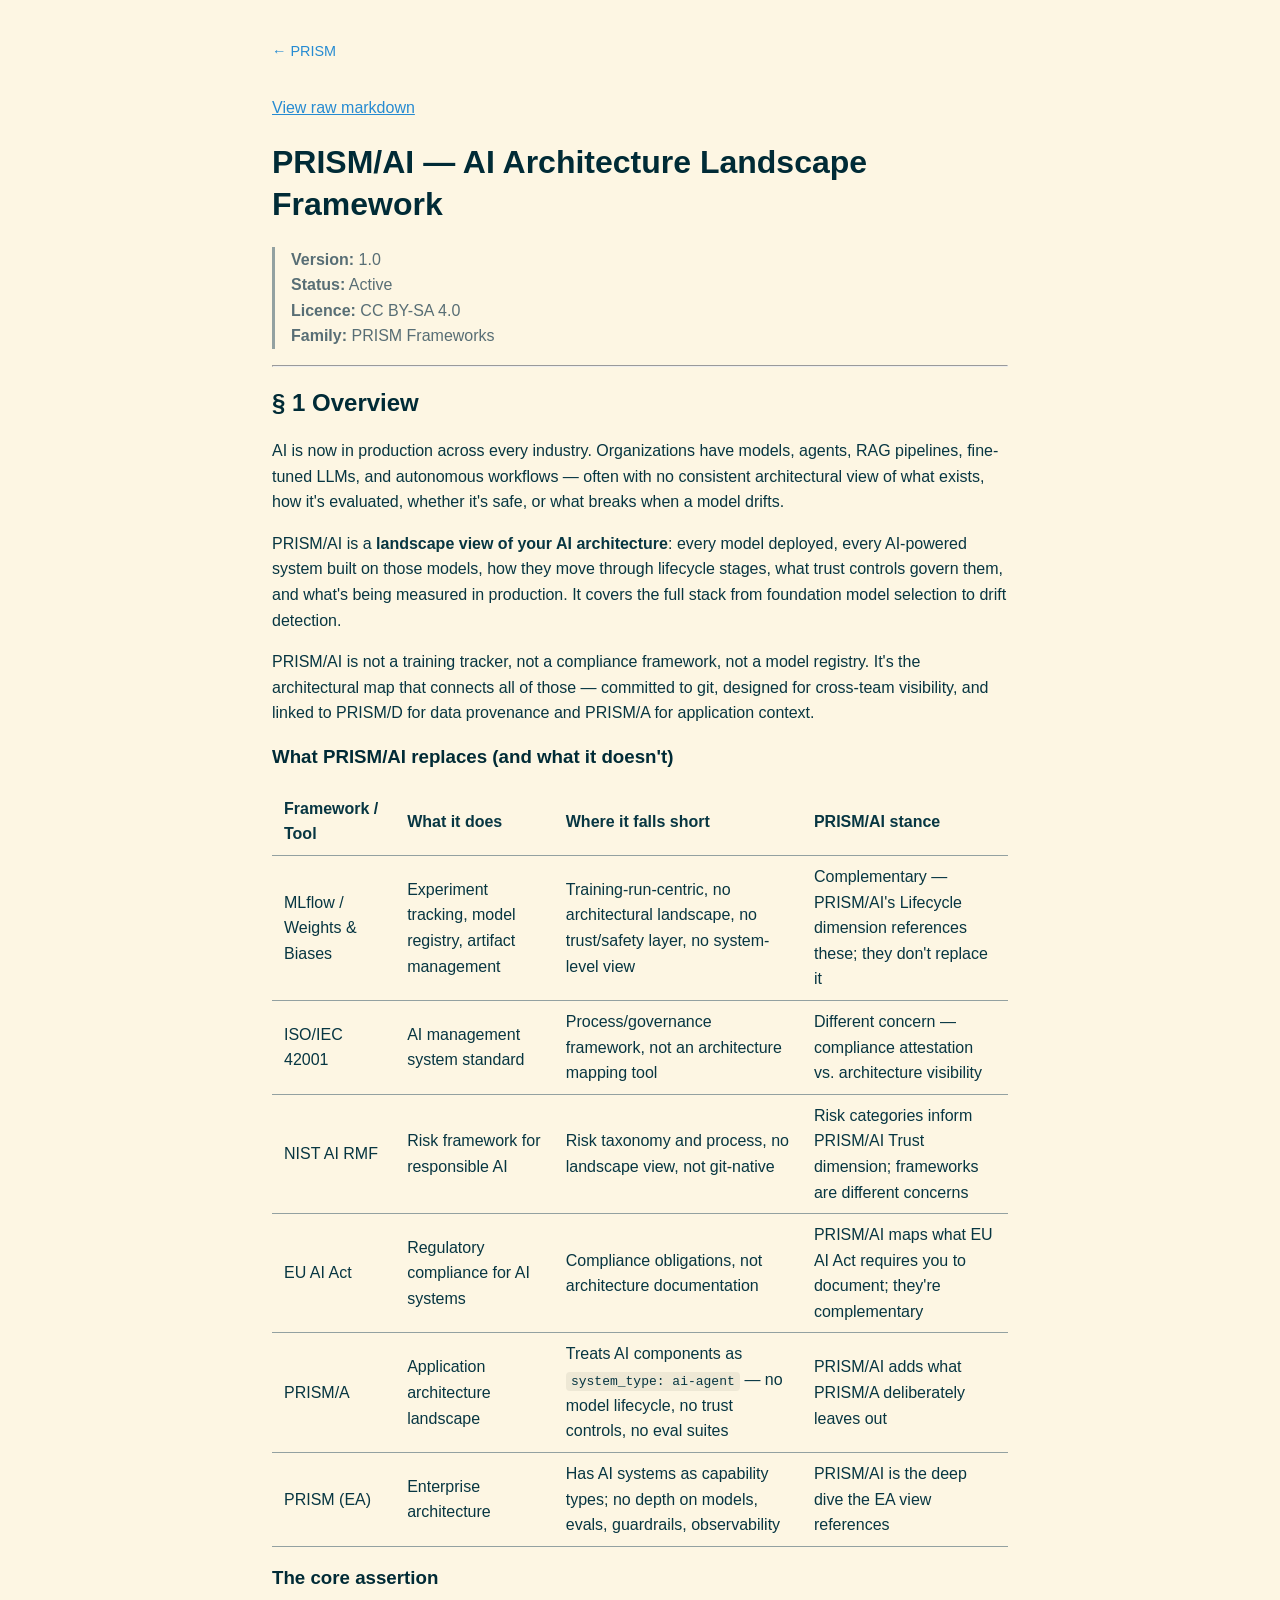
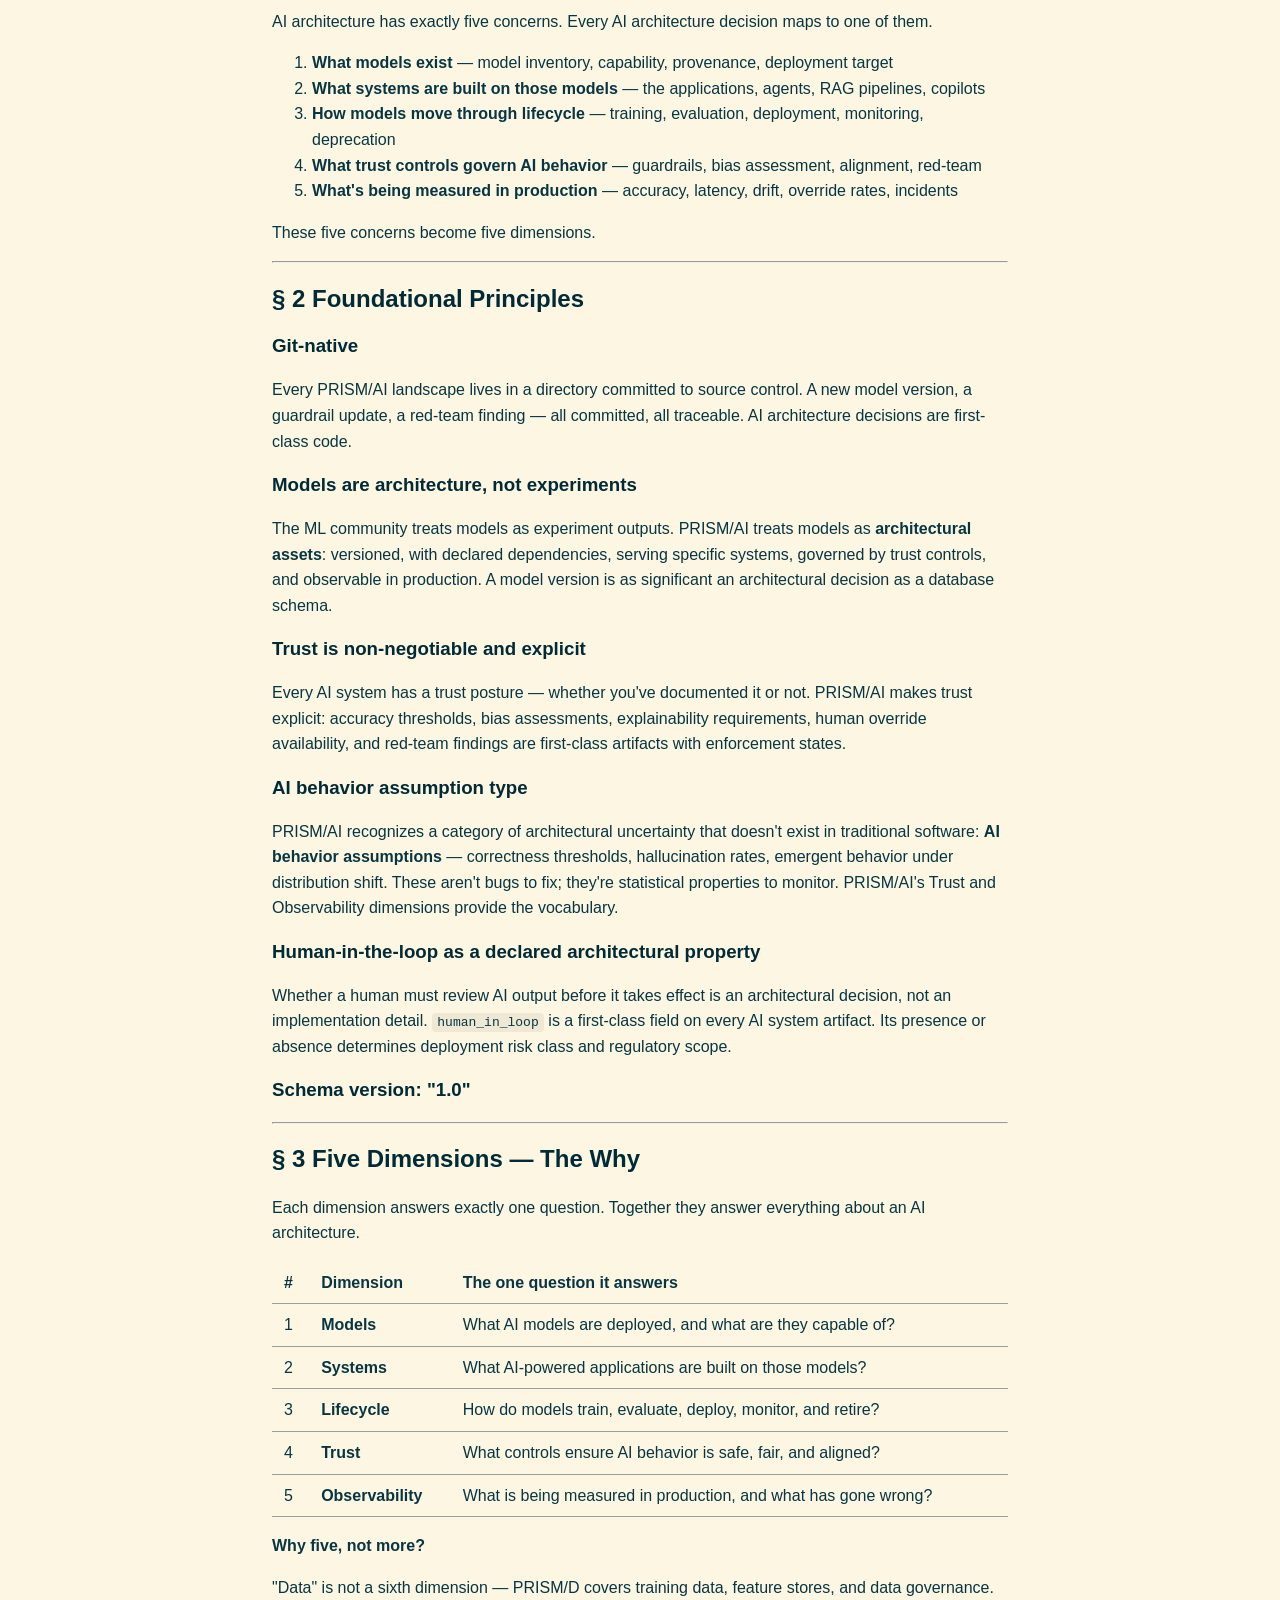
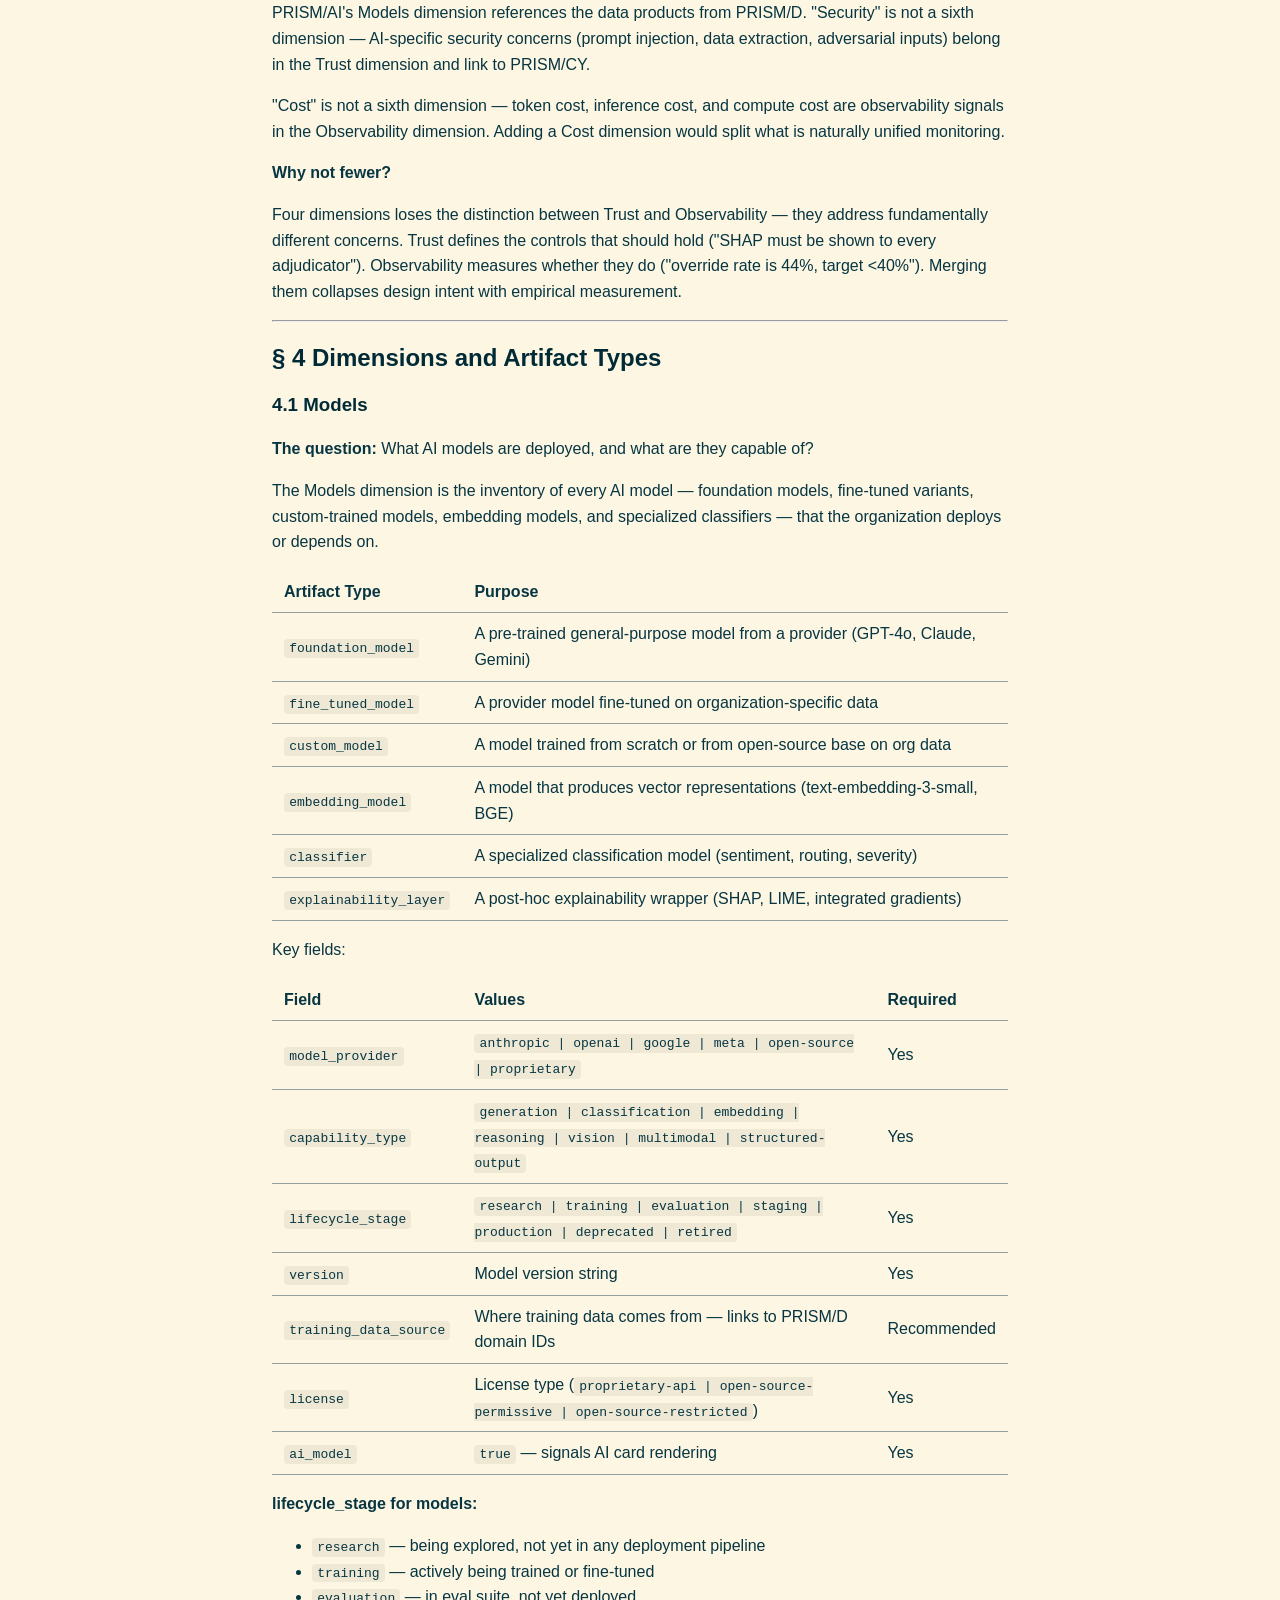
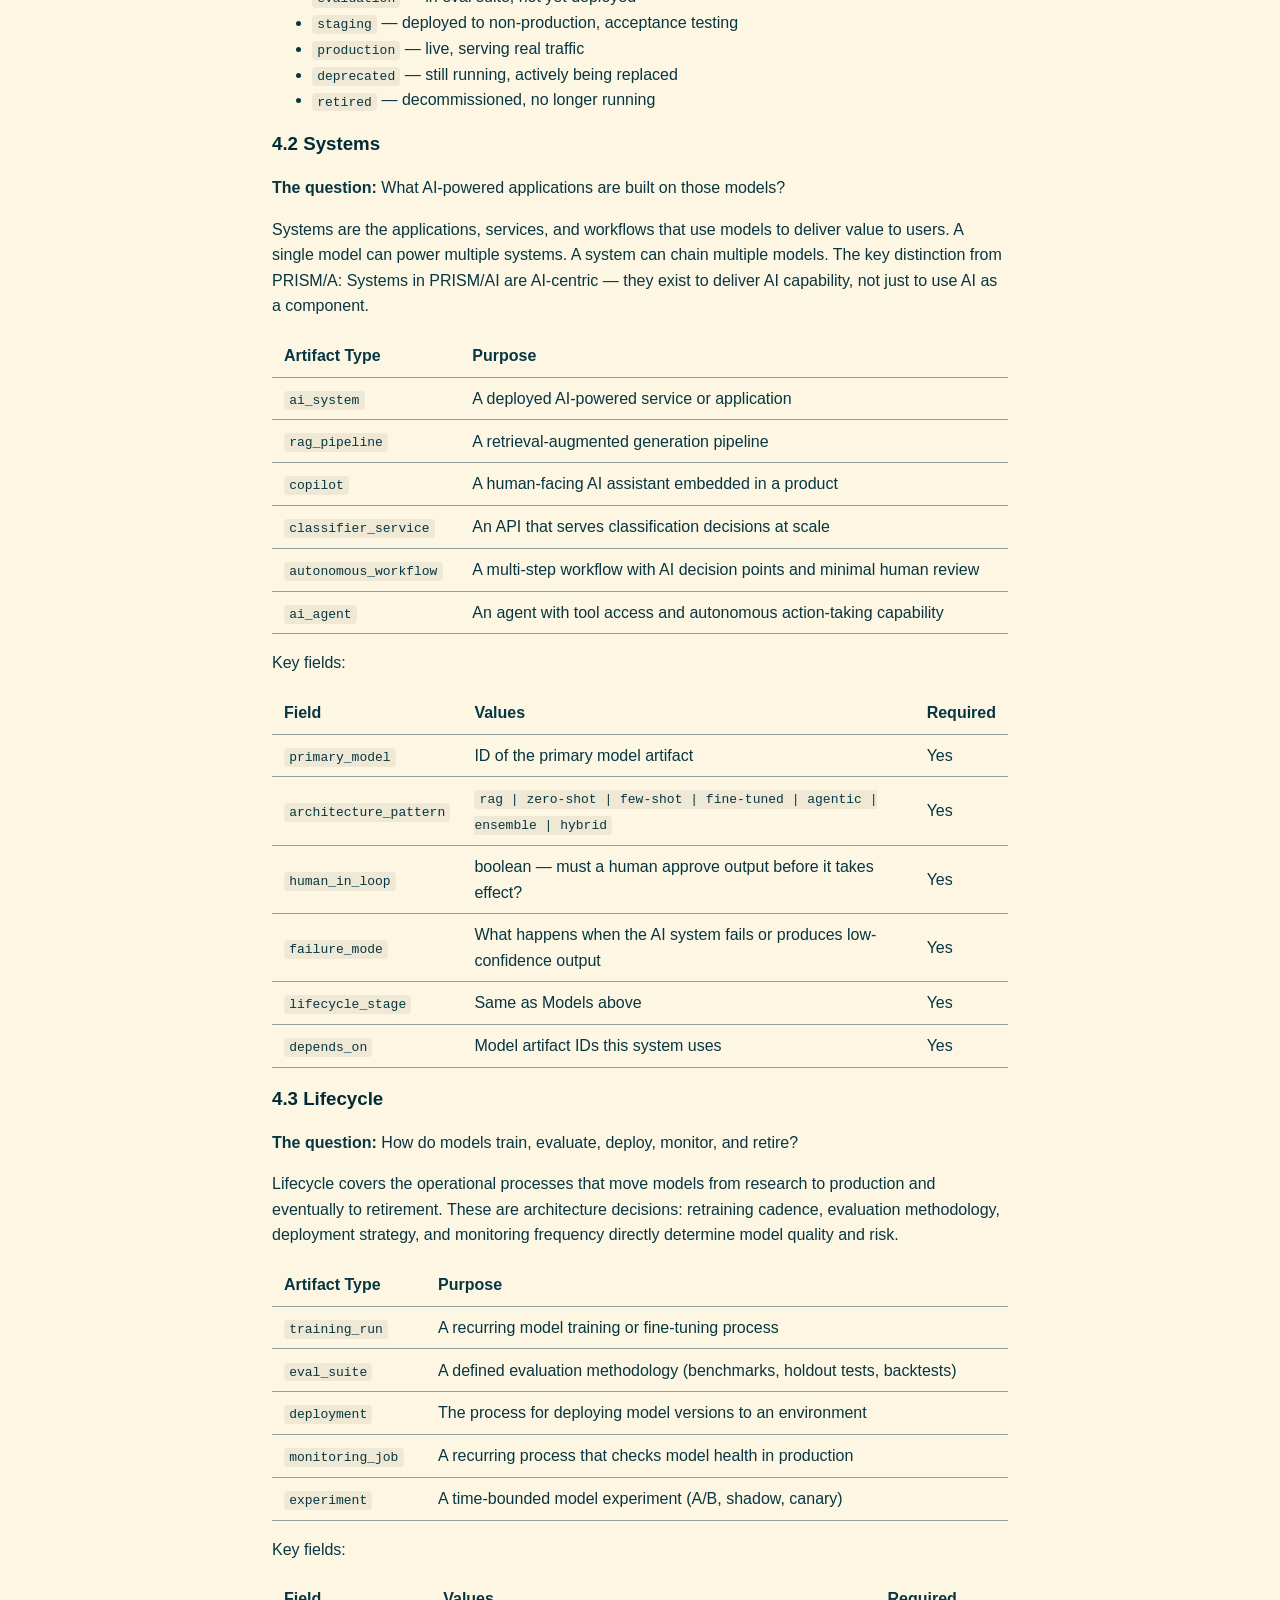
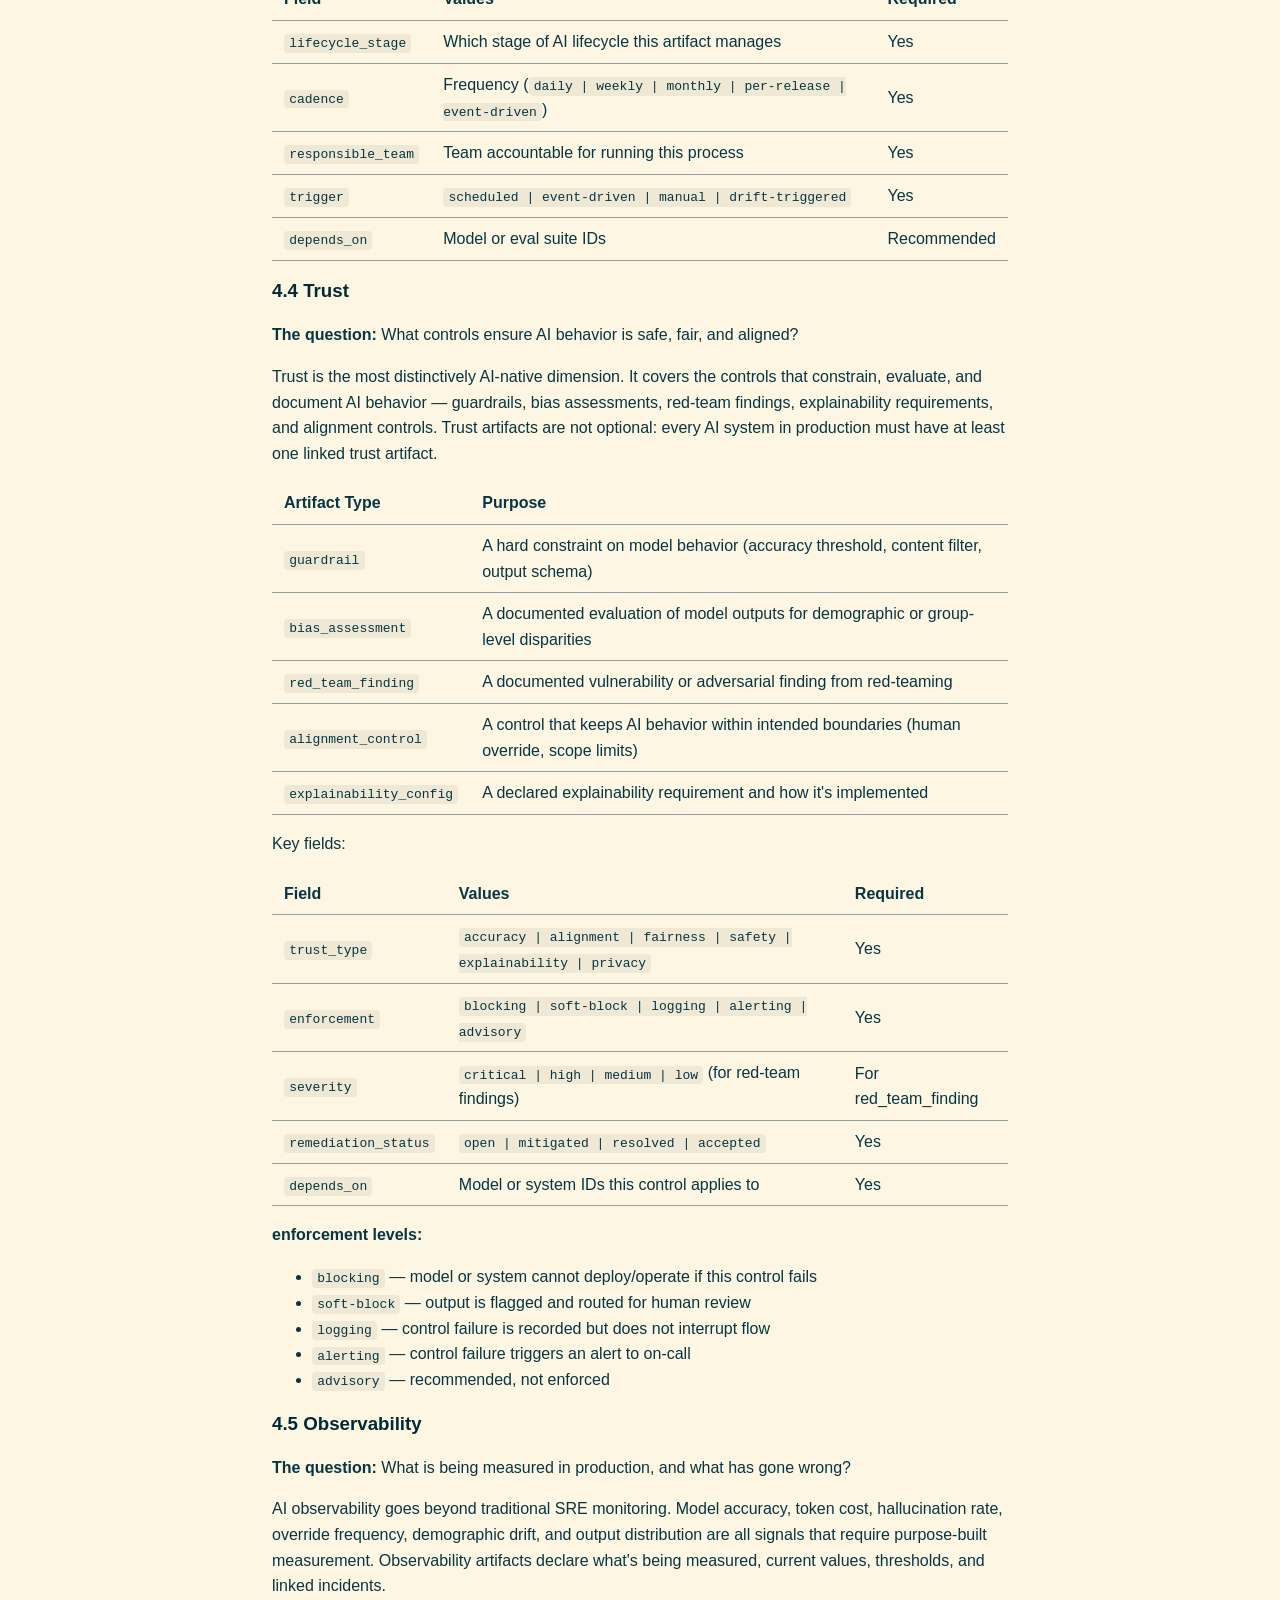
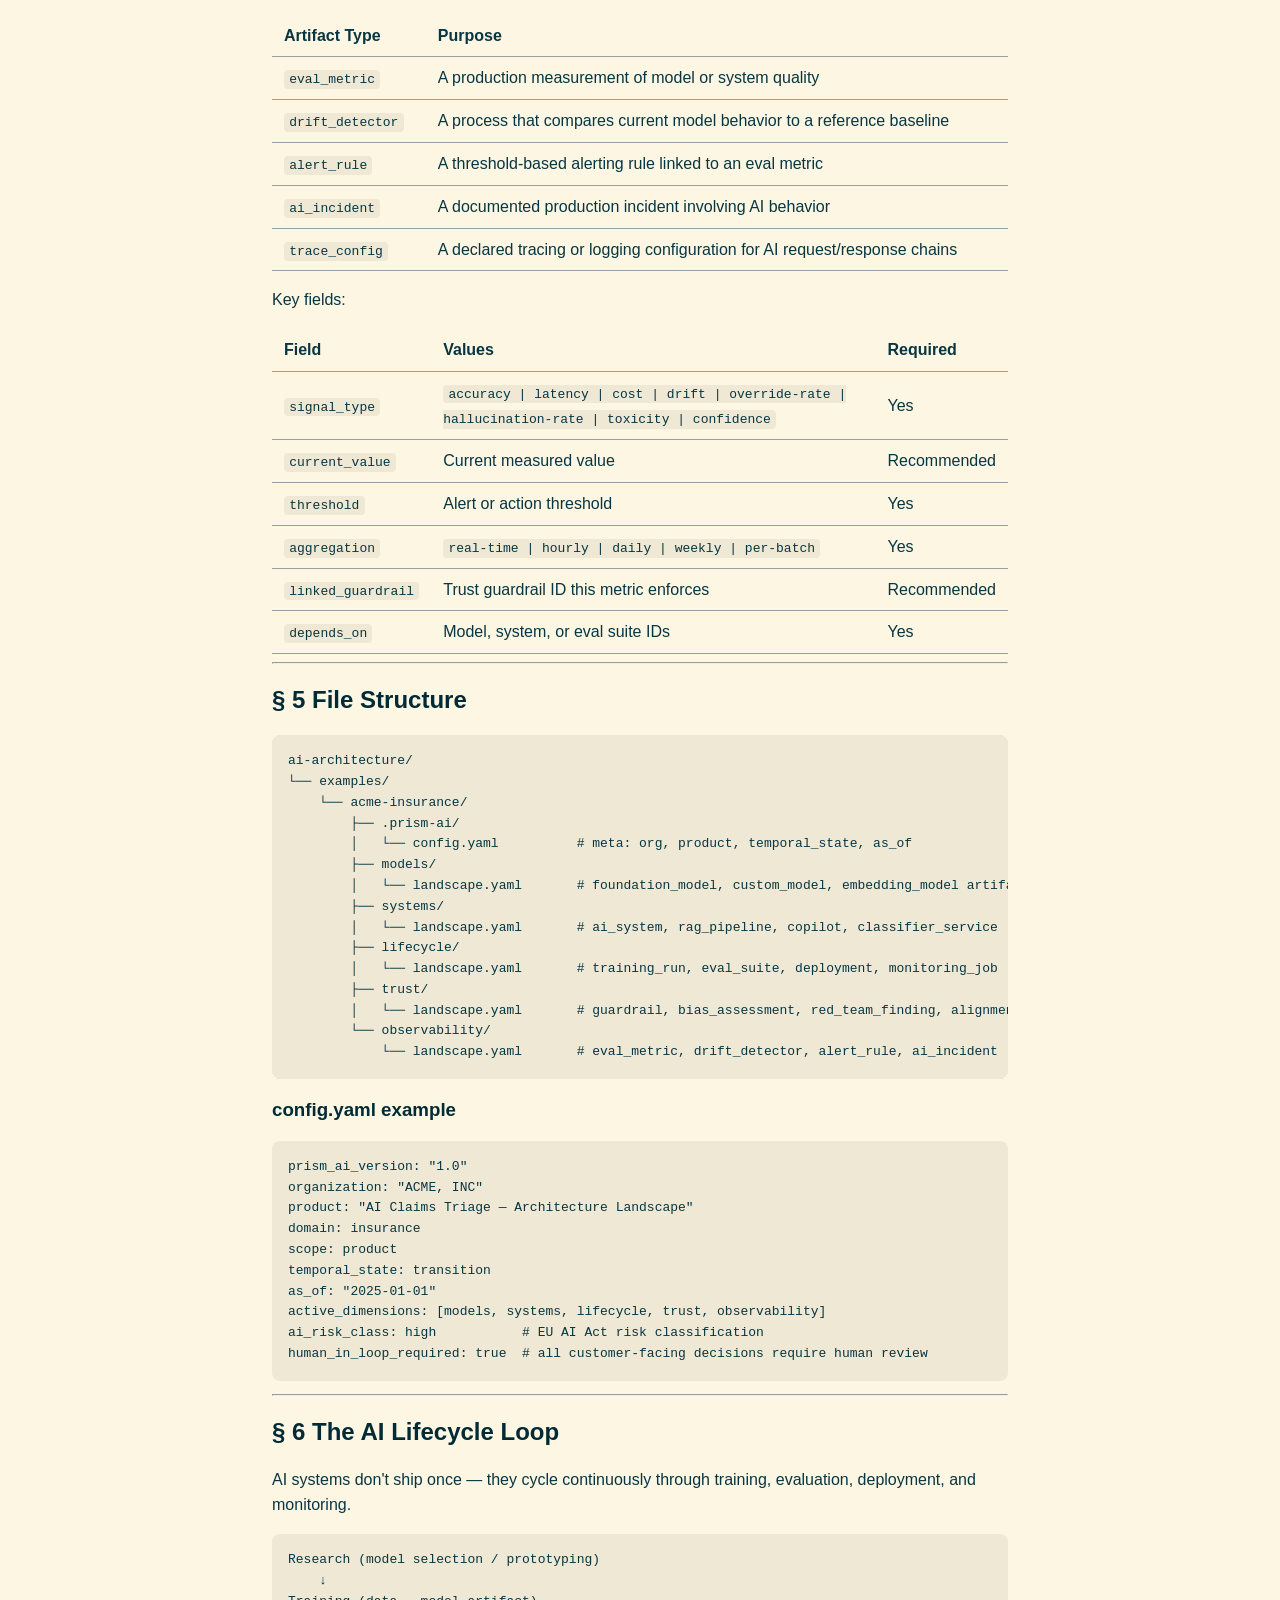
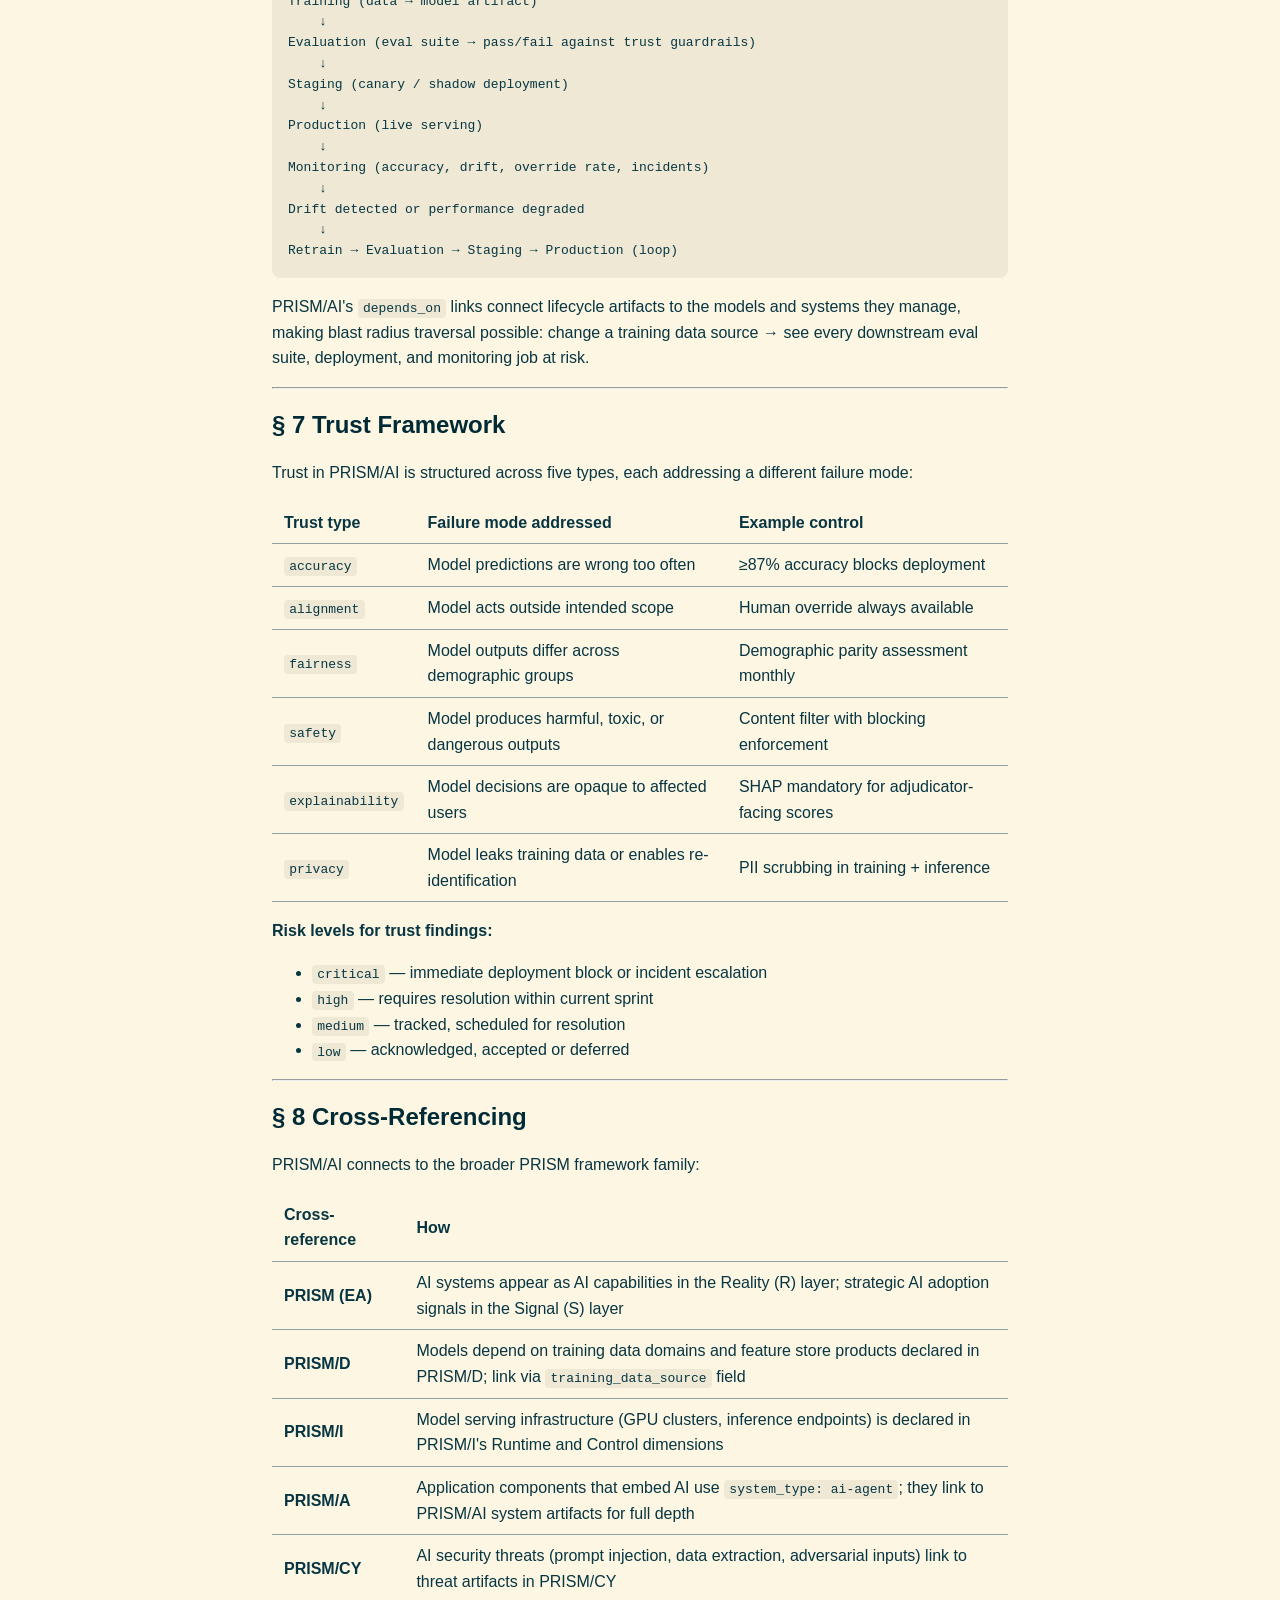
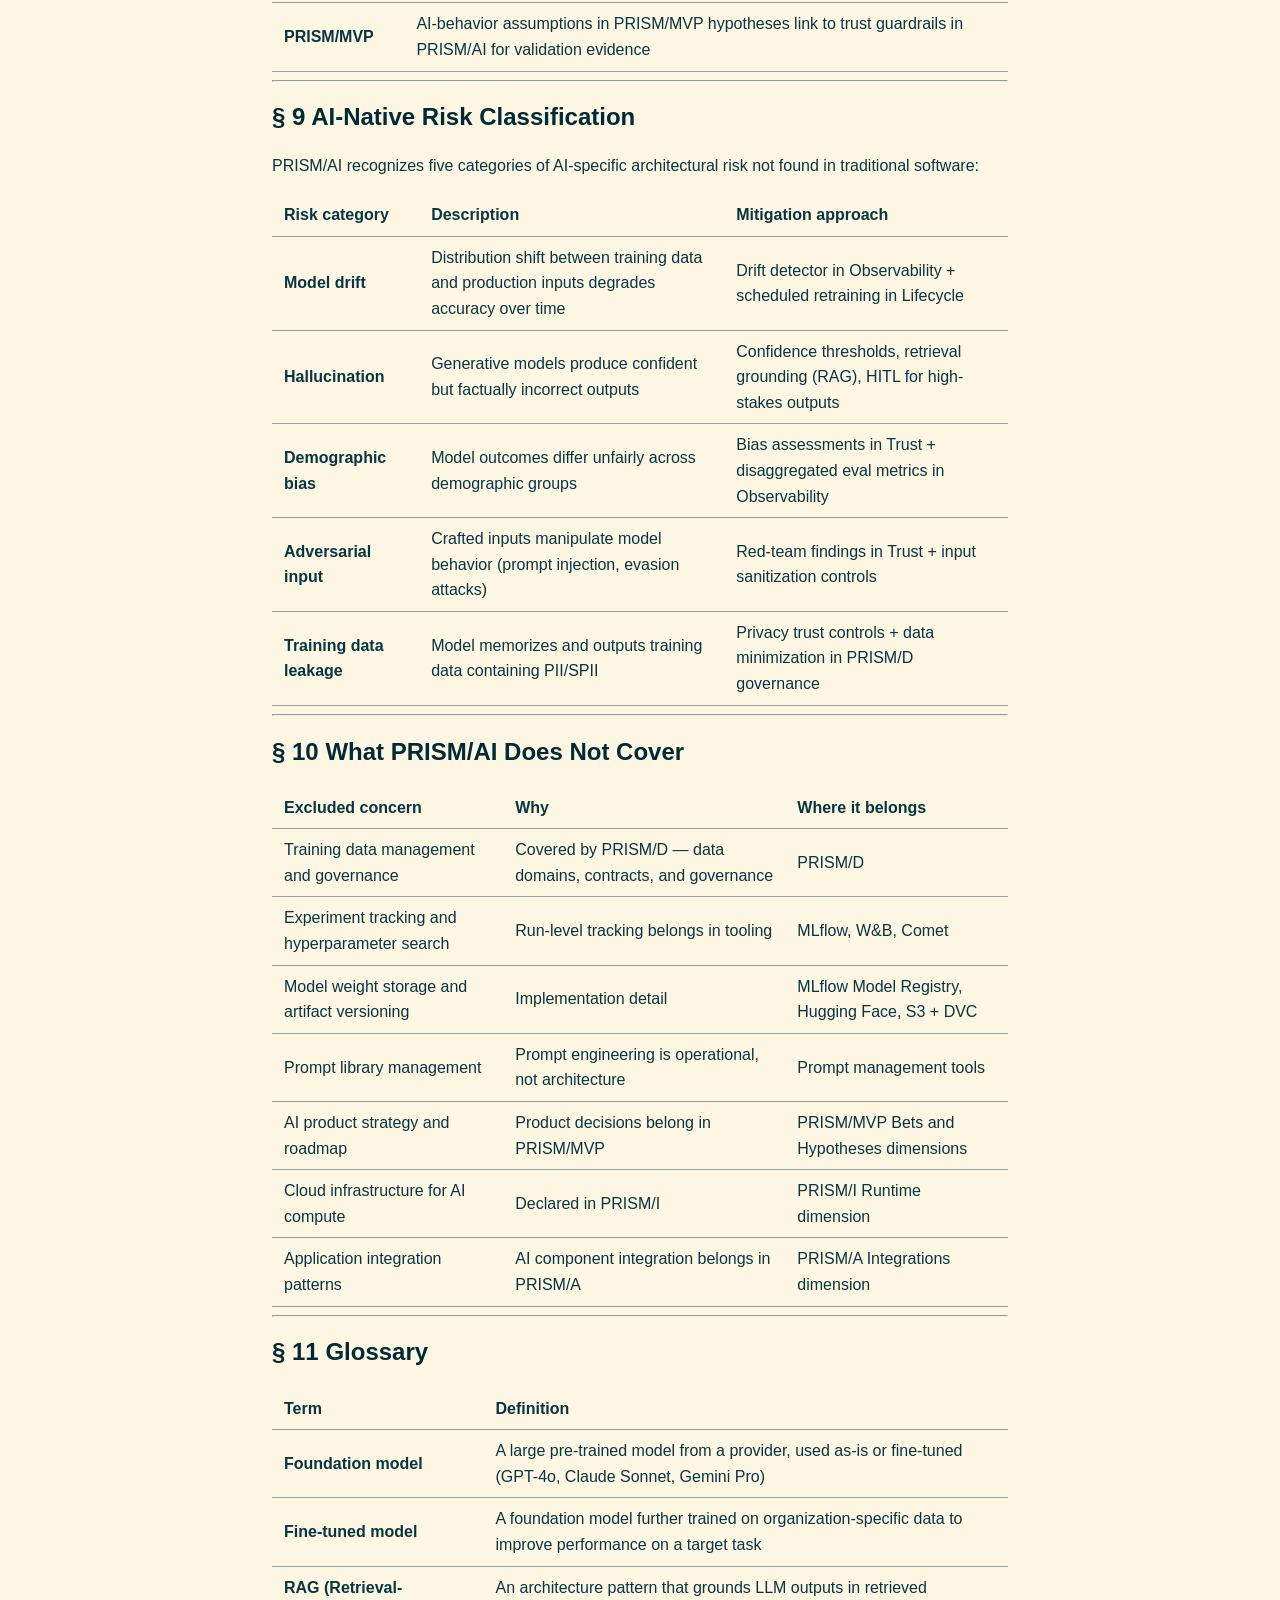
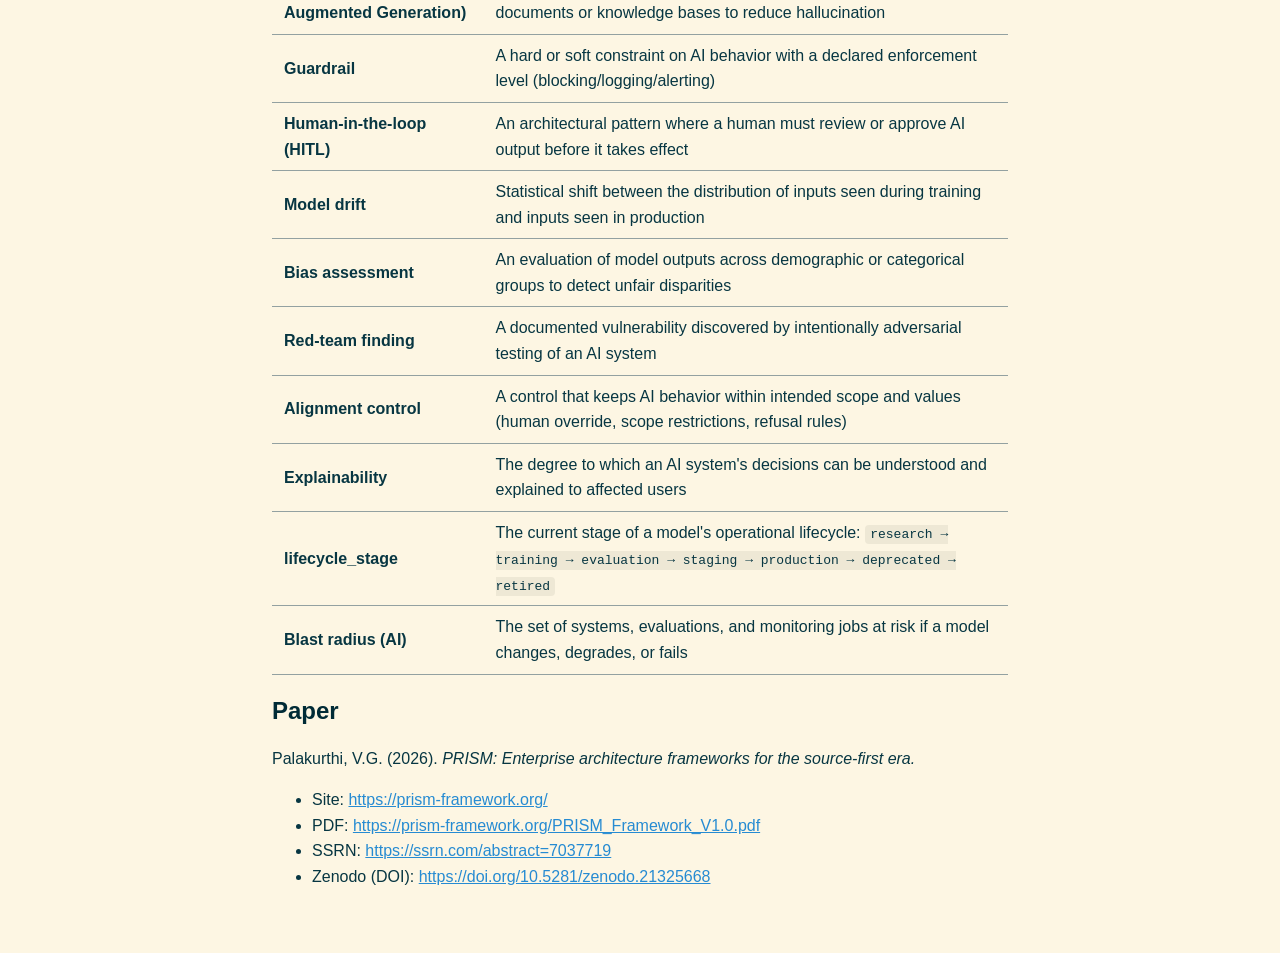
==== specs/ai-architecture/index.html @ 95ec9752 "Fixed google search indexing issues Fixed google search indexing issues" ====
<!doctype html>
<html lang="en">
<head>
<meta charset="UTF-8">
<meta name="viewport" content="width=device-width,initial-scale=1">
<title>PRISM/AI — AI Architecture Spec | PRISM Framework</title>
<meta name="description" content="Models, systems, lifecycle, trust controls, and production observability.">
<meta name="robots" content="index, follow">
<link rel="canonical" href="https://prism-framework.org/specs/ai-architecture/">
<meta property="og:type" content="article">
<meta property="og:title" content="PRISM/AI — AI Architecture Spec | PRISM Framework">
<meta property="og:description" content="Models, systems, lifecycle, trust controls, and production observability.">
<meta property="og:url" content="https://prism-framework.org/specs/ai-architecture/">
<link rel="alternate" type="text/markdown" href="https://prism-framework.org/specs/ai-architecture.md">
<style>
  :root { color-scheme: light; }
  body { max-width: 46rem; margin: 0 auto; padding: 2.5rem 1.5rem 4rem; font-family: -apple-system, BlinkMacSystemFont, "Segoe UI", sans-serif; line-height: 1.6; color: #073642; background: #fdf6e3; }
  a { color: #268bd2; }
  nav { margin-bottom: 2rem; font-size: 0.9rem; }
  nav a { text-decoration: none; }
  h1, h2, h3, h4 { color: #002b36; line-height: 1.3; }
  pre { background: #eee8d5; padding: 1rem; border-radius: 0.5rem; overflow-x: auto; }
  code { background: #eee8d5; padding: 0.15em 0.4em; border-radius: 0.25rem; }
  pre code { background: none; padding: 0; }
  table { border-collapse: collapse; width: 100%; }
  th, td { border-bottom: 1px solid #93a1a1; padding: 0.5em 0.75em; text-align: left; }
  blockquote { border-left: 3px solid #93a1a1; margin-left: 0; padding-left: 1rem; color: #586e75; }
</style>
</head>
<body>
<nav><a href="https://prism-framework.org/">&larr; PRISM</a></nav>
<p><a href="https://prism-framework.org/specs/ai-architecture.md">View raw markdown</a></p>
<h1>PRISM/AI — AI Architecture Landscape Framework</h1>
<blockquote>
<p><strong>Version:</strong> 1.0<br><strong>Status:</strong> Active<br><strong>Licence:</strong> CC BY-SA 4.0<br><strong>Family:</strong> PRISM Frameworks</p>
</blockquote>
<hr>
<h2>§ 1 Overview</h2>
<p>AI is now in production across every industry. Organizations have models, agents, RAG pipelines, fine-tuned LLMs, and autonomous workflows — often with no consistent architectural view of what exists, how it&#39;s evaluated, whether it&#39;s safe, or what breaks when a model drifts.</p>
<p>PRISM/AI is a <strong>landscape view of your AI architecture</strong>: every model deployed, every AI-powered system built on those models, how they move through lifecycle stages, what trust controls govern them, and what&#39;s being measured in production. It covers the full stack from foundation model selection to drift detection.</p>
<p>PRISM/AI is not a training tracker, not a compliance framework, not a model registry. It&#39;s the architectural map that connects all of those — committed to git, designed for cross-team visibility, and linked to PRISM/D for data provenance and PRISM/A for application context.</p>
<h3>What PRISM/AI replaces (and what it doesn&#39;t)</h3>
<table>
<thead>
<tr>
<th>Framework / Tool</th>
<th>What it does</th>
<th>Where it falls short</th>
<th>PRISM/AI stance</th>
</tr>
</thead>
<tbody><tr>
<td>MLflow / Weights &amp; Biases</td>
<td>Experiment tracking, model registry, artifact management</td>
<td>Training-run-centric, no architectural landscape, no trust/safety layer, no system-level view</td>
<td>Complementary — PRISM/AI&#39;s Lifecycle dimension references these; they don&#39;t replace it</td>
</tr>
<tr>
<td>ISO/IEC 42001</td>
<td>AI management system standard</td>
<td>Process/governance framework, not an architecture mapping tool</td>
<td>Different concern — compliance attestation vs. architecture visibility</td>
</tr>
<tr>
<td>NIST AI RMF</td>
<td>Risk framework for responsible AI</td>
<td>Risk taxonomy and process, no landscape view, not git-native</td>
<td>Risk categories inform PRISM/AI Trust dimension; frameworks are different concerns</td>
</tr>
<tr>
<td>EU AI Act</td>
<td>Regulatory compliance for AI systems</td>
<td>Compliance obligations, not architecture documentation</td>
<td>PRISM/AI maps what EU AI Act requires you to document; they&#39;re complementary</td>
</tr>
<tr>
<td>PRISM/A</td>
<td>Application architecture landscape</td>
<td>Treats AI components as <code>system_type: ai-agent</code> — no model lifecycle, no trust controls, no eval suites</td>
<td>PRISM/AI adds what PRISM/A deliberately leaves out</td>
</tr>
<tr>
<td>PRISM (EA)</td>
<td>Enterprise architecture</td>
<td>Has AI systems as capability types; no depth on models, evals, guardrails, observability</td>
<td>PRISM/AI is the deep dive the EA view references</td>
</tr>
</tbody></table>
<h3>The core assertion</h3>
<p>AI architecture has exactly five concerns. Every AI architecture decision maps to one of them.</p>
<ol>
<li><strong>What models exist</strong> — model inventory, capability, provenance, deployment target</li>
<li><strong>What systems are built on those models</strong> — the applications, agents, RAG pipelines, copilots</li>
<li><strong>How models move through lifecycle</strong> — training, evaluation, deployment, monitoring, deprecation</li>
<li><strong>What trust controls govern AI behavior</strong> — guardrails, bias assessment, alignment, red-team</li>
<li><strong>What&#39;s being measured in production</strong> — accuracy, latency, drift, override rates, incidents</li>
</ol>
<p>These five concerns become five dimensions.</p>
<hr>
<h2>§ 2 Foundational Principles</h2>
<h3>Git-native</h3>
<p>Every PRISM/AI landscape lives in a directory committed to source control. A new model version, a guardrail update, a red-team finding — all committed, all traceable. AI architecture decisions are first-class code.</p>
<h3>Models are architecture, not experiments</h3>
<p>The ML community treats models as experiment outputs. PRISM/AI treats models as <strong>architectural assets</strong>: versioned, with declared dependencies, serving specific systems, governed by trust controls, and observable in production. A model version is as significant an architectural decision as a database schema.</p>
<h3>Trust is non-negotiable and explicit</h3>
<p>Every AI system has a trust posture — whether you&#39;ve documented it or not. PRISM/AI makes trust explicit: accuracy thresholds, bias assessments, explainability requirements, human override availability, and red-team findings are first-class artifacts with enforcement states.</p>
<h3>AI behavior assumption type</h3>
<p>PRISM/AI recognizes a category of architectural uncertainty that doesn&#39;t exist in traditional software: <strong>AI behavior assumptions</strong> — correctness thresholds, hallucination rates, emergent behavior under distribution shift. These aren&#39;t bugs to fix; they&#39;re statistical properties to monitor. PRISM/AI&#39;s Trust and Observability dimensions provide the vocabulary.</p>
<h3>Human-in-the-loop as a declared architectural property</h3>
<p>Whether a human must review AI output before it takes effect is an architectural decision, not an implementation detail. <code>human_in_loop</code> is a first-class field on every AI system artifact. Its presence or absence determines deployment risk class and regulatory scope.</p>
<h3>Schema version: &quot;1.0&quot;</h3>
<hr>
<h2>§ 3 Five Dimensions — The Why</h2>
<p>Each dimension answers exactly one question. Together they answer everything about an AI architecture.</p>
<table>
<thead>
<tr>
<th>#</th>
<th>Dimension</th>
<th>The one question it answers</th>
</tr>
</thead>
<tbody><tr>
<td>1</td>
<td><strong>Models</strong></td>
<td>What AI models are deployed, and what are they capable of?</td>
</tr>
<tr>
<td>2</td>
<td><strong>Systems</strong></td>
<td>What AI-powered applications are built on those models?</td>
</tr>
<tr>
<td>3</td>
<td><strong>Lifecycle</strong></td>
<td>How do models train, evaluate, deploy, monitor, and retire?</td>
</tr>
<tr>
<td>4</td>
<td><strong>Trust</strong></td>
<td>What controls ensure AI behavior is safe, fair, and aligned?</td>
</tr>
<tr>
<td>5</td>
<td><strong>Observability</strong></td>
<td>What is being measured in production, and what has gone wrong?</td>
</tr>
</tbody></table>
<p><strong>Why five, not more?</strong></p>
<p>&quot;Data&quot; is not a sixth dimension — PRISM/D covers training data, feature stores, and data governance. PRISM/AI&#39;s Models dimension references the data products from PRISM/D. &quot;Security&quot; is not a sixth dimension — AI-specific security concerns (prompt injection, data extraction, adversarial inputs) belong in the Trust dimension and link to PRISM/CY.</p>
<p>&quot;Cost&quot; is not a sixth dimension — token cost, inference cost, and compute cost are observability signals in the Observability dimension. Adding a Cost dimension would split what is naturally unified monitoring.</p>
<p><strong>Why not fewer?</strong></p>
<p>Four dimensions loses the distinction between Trust and Observability — they address fundamentally different concerns. Trust defines the controls that should hold (&quot;SHAP must be shown to every adjudicator&quot;). Observability measures whether they do (&quot;override rate is 44%, target &lt;40%&quot;). Merging them collapses design intent with empirical measurement.</p>
<hr>
<h2>§ 4 Dimensions and Artifact Types</h2>
<h3>4.1 Models</h3>
<p><strong>The question:</strong> What AI models are deployed, and what are they capable of?</p>
<p>The Models dimension is the inventory of every AI model — foundation models, fine-tuned variants, custom-trained models, embedding models, and specialized classifiers — that the organization deploys or depends on.</p>
<table>
<thead>
<tr>
<th>Artifact Type</th>
<th>Purpose</th>
</tr>
</thead>
<tbody><tr>
<td><code>foundation_model</code></td>
<td>A pre-trained general-purpose model from a provider (GPT-4o, Claude, Gemini)</td>
</tr>
<tr>
<td><code>fine_tuned_model</code></td>
<td>A provider model fine-tuned on organization-specific data</td>
</tr>
<tr>
<td><code>custom_model</code></td>
<td>A model trained from scratch or from open-source base on org data</td>
</tr>
<tr>
<td><code>embedding_model</code></td>
<td>A model that produces vector representations (text-embedding-3-small, BGE)</td>
</tr>
<tr>
<td><code>classifier</code></td>
<td>A specialized classification model (sentiment, routing, severity)</td>
</tr>
<tr>
<td><code>explainability_layer</code></td>
<td>A post-hoc explainability wrapper (SHAP, LIME, integrated gradients)</td>
</tr>
</tbody></table>
<p>Key fields:</p>
<table>
<thead>
<tr>
<th>Field</th>
<th>Values</th>
<th>Required</th>
</tr>
</thead>
<tbody><tr>
<td><code>model_provider</code></td>
<td><code>anthropic | openai | google | meta | open-source | proprietary</code></td>
<td>Yes</td>
</tr>
<tr>
<td><code>capability_type</code></td>
<td><code>generation | classification | embedding | reasoning | vision | multimodal | structured-output</code></td>
<td>Yes</td>
</tr>
<tr>
<td><code>lifecycle_stage</code></td>
<td><code>research | training | evaluation | staging | production | deprecated | retired</code></td>
<td>Yes</td>
</tr>
<tr>
<td><code>version</code></td>
<td>Model version string</td>
<td>Yes</td>
</tr>
<tr>
<td><code>training_data_source</code></td>
<td>Where training data comes from — links to PRISM/D domain IDs</td>
<td>Recommended</td>
</tr>
<tr>
<td><code>license</code></td>
<td>License type (<code>proprietary-api | open-source-permissive | open-source-restricted</code>)</td>
<td>Yes</td>
</tr>
<tr>
<td><code>ai_model</code></td>
<td><code>true</code> — signals AI card rendering</td>
<td>Yes</td>
</tr>
</tbody></table>
<p><strong>lifecycle_stage for models:</strong></p>
<ul>
<li><code>research</code> — being explored, not yet in any deployment pipeline</li>
<li><code>training</code> — actively being trained or fine-tuned</li>
<li><code>evaluation</code> — in eval suite, not yet deployed</li>
<li><code>staging</code> — deployed to non-production, acceptance testing</li>
<li><code>production</code> — live, serving real traffic</li>
<li><code>deprecated</code> — still running, actively being replaced</li>
<li><code>retired</code> — decommissioned, no longer running</li>
</ul>
<h3>4.2 Systems</h3>
<p><strong>The question:</strong> What AI-powered applications are built on those models?</p>
<p>Systems are the applications, services, and workflows that use models to deliver value to users. A single model can power multiple systems. A system can chain multiple models. The key distinction from PRISM/A: Systems in PRISM/AI are AI-centric — they exist to deliver AI capability, not just to use AI as a component.</p>
<table>
<thead>
<tr>
<th>Artifact Type</th>
<th>Purpose</th>
</tr>
</thead>
<tbody><tr>
<td><code>ai_system</code></td>
<td>A deployed AI-powered service or application</td>
</tr>
<tr>
<td><code>rag_pipeline</code></td>
<td>A retrieval-augmented generation pipeline</td>
</tr>
<tr>
<td><code>copilot</code></td>
<td>A human-facing AI assistant embedded in a product</td>
</tr>
<tr>
<td><code>classifier_service</code></td>
<td>An API that serves classification decisions at scale</td>
</tr>
<tr>
<td><code>autonomous_workflow</code></td>
<td>A multi-step workflow with AI decision points and minimal human review</td>
</tr>
<tr>
<td><code>ai_agent</code></td>
<td>An agent with tool access and autonomous action-taking capability</td>
</tr>
</tbody></table>
<p>Key fields:</p>
<table>
<thead>
<tr>
<th>Field</th>
<th>Values</th>
<th>Required</th>
</tr>
</thead>
<tbody><tr>
<td><code>primary_model</code></td>
<td>ID of the primary model artifact</td>
<td>Yes</td>
</tr>
<tr>
<td><code>architecture_pattern</code></td>
<td><code>rag | zero-shot | few-shot | fine-tuned | agentic | ensemble | hybrid</code></td>
<td>Yes</td>
</tr>
<tr>
<td><code>human_in_loop</code></td>
<td>boolean — must a human approve output before it takes effect?</td>
<td>Yes</td>
</tr>
<tr>
<td><code>failure_mode</code></td>
<td>What happens when the AI system fails or produces low-confidence output</td>
<td>Yes</td>
</tr>
<tr>
<td><code>lifecycle_stage</code></td>
<td>Same as Models above</td>
<td>Yes</td>
</tr>
<tr>
<td><code>depends_on</code></td>
<td>Model artifact IDs this system uses</td>
<td>Yes</td>
</tr>
</tbody></table>
<h3>4.3 Lifecycle</h3>
<p><strong>The question:</strong> How do models train, evaluate, deploy, monitor, and retire?</p>
<p>Lifecycle covers the operational processes that move models from research to production and eventually to retirement. These are architecture decisions: retraining cadence, evaluation methodology, deployment strategy, and monitoring frequency directly determine model quality and risk.</p>
<table>
<thead>
<tr>
<th>Artifact Type</th>
<th>Purpose</th>
</tr>
</thead>
<tbody><tr>
<td><code>training_run</code></td>
<td>A recurring model training or fine-tuning process</td>
</tr>
<tr>
<td><code>eval_suite</code></td>
<td>A defined evaluation methodology (benchmarks, holdout tests, backtests)</td>
</tr>
<tr>
<td><code>deployment</code></td>
<td>The process for deploying model versions to an environment</td>
</tr>
<tr>
<td><code>monitoring_job</code></td>
<td>A recurring process that checks model health in production</td>
</tr>
<tr>
<td><code>experiment</code></td>
<td>A time-bounded model experiment (A/B, shadow, canary)</td>
</tr>
</tbody></table>
<p>Key fields:</p>
<table>
<thead>
<tr>
<th>Field</th>
<th>Values</th>
<th>Required</th>
</tr>
</thead>
<tbody><tr>
<td><code>lifecycle_stage</code></td>
<td>Which stage of AI lifecycle this artifact manages</td>
<td>Yes</td>
</tr>
<tr>
<td><code>cadence</code></td>
<td>Frequency (<code>daily | weekly | monthly | per-release | event-driven</code>)</td>
<td>Yes</td>
</tr>
<tr>
<td><code>responsible_team</code></td>
<td>Team accountable for running this process</td>
<td>Yes</td>
</tr>
<tr>
<td><code>trigger</code></td>
<td><code>scheduled | event-driven | manual | drift-triggered</code></td>
<td>Yes</td>
</tr>
<tr>
<td><code>depends_on</code></td>
<td>Model or eval suite IDs</td>
<td>Recommended</td>
</tr>
</tbody></table>
<h3>4.4 Trust</h3>
<p><strong>The question:</strong> What controls ensure AI behavior is safe, fair, and aligned?</p>
<p>Trust is the most distinctively AI-native dimension. It covers the controls that constrain, evaluate, and document AI behavior — guardrails, bias assessments, red-team findings, explainability requirements, and alignment controls. Trust artifacts are not optional: every AI system in production must have at least one linked trust artifact.</p>
<table>
<thead>
<tr>
<th>Artifact Type</th>
<th>Purpose</th>
</tr>
</thead>
<tbody><tr>
<td><code>guardrail</code></td>
<td>A hard constraint on model behavior (accuracy threshold, content filter, output schema)</td>
</tr>
<tr>
<td><code>bias_assessment</code></td>
<td>A documented evaluation of model outputs for demographic or group-level disparities</td>
</tr>
<tr>
<td><code>red_team_finding</code></td>
<td>A documented vulnerability or adversarial finding from red-teaming</td>
</tr>
<tr>
<td><code>alignment_control</code></td>
<td>A control that keeps AI behavior within intended boundaries (human override, scope limits)</td>
</tr>
<tr>
<td><code>explainability_config</code></td>
<td>A declared explainability requirement and how it&#39;s implemented</td>
</tr>
</tbody></table>
<p>Key fields:</p>
<table>
<thead>
<tr>
<th>Field</th>
<th>Values</th>
<th>Required</th>
</tr>
</thead>
<tbody><tr>
<td><code>trust_type</code></td>
<td><code>accuracy | alignment | fairness | safety | explainability | privacy</code></td>
<td>Yes</td>
</tr>
<tr>
<td><code>enforcement</code></td>
<td><code>blocking | soft-block | logging | alerting | advisory</code></td>
<td>Yes</td>
</tr>
<tr>
<td><code>severity</code></td>
<td><code>critical | high | medium | low</code> (for red-team findings)</td>
<td>For red_team_finding</td>
</tr>
<tr>
<td><code>remediation_status</code></td>
<td><code>open | mitigated | resolved | accepted</code></td>
<td>Yes</td>
</tr>
<tr>
<td><code>depends_on</code></td>
<td>Model or system IDs this control applies to</td>
<td>Yes</td>
</tr>
</tbody></table>
<p><strong>enforcement levels:</strong></p>
<ul>
<li><code>blocking</code> — model or system cannot deploy/operate if this control fails</li>
<li><code>soft-block</code> — output is flagged and routed for human review</li>
<li><code>logging</code> — control failure is recorded but does not interrupt flow</li>
<li><code>alerting</code> — control failure triggers an alert to on-call</li>
<li><code>advisory</code> — recommended, not enforced</li>
</ul>
<h3>4.5 Observability</h3>
<p><strong>The question:</strong> What is being measured in production, and what has gone wrong?</p>
<p>AI observability goes beyond traditional SRE monitoring. Model accuracy, token cost, hallucination rate, override frequency, demographic drift, and output distribution are all signals that require purpose-built measurement. Observability artifacts declare what&#39;s being measured, current values, thresholds, and linked incidents.</p>
<table>
<thead>
<tr>
<th>Artifact Type</th>
<th>Purpose</th>
</tr>
</thead>
<tbody><tr>
<td><code>eval_metric</code></td>
<td>A production measurement of model or system quality</td>
</tr>
<tr>
<td><code>drift_detector</code></td>
<td>A process that compares current model behavior to a reference baseline</td>
</tr>
<tr>
<td><code>alert_rule</code></td>
<td>A threshold-based alerting rule linked to an eval metric</td>
</tr>
<tr>
<td><code>ai_incident</code></td>
<td>A documented production incident involving AI behavior</td>
</tr>
<tr>
<td><code>trace_config</code></td>
<td>A declared tracing or logging configuration for AI request/response chains</td>
</tr>
</tbody></table>
<p>Key fields:</p>
<table>
<thead>
<tr>
<th>Field</th>
<th>Values</th>
<th>Required</th>
</tr>
</thead>
<tbody><tr>
<td><code>signal_type</code></td>
<td><code>accuracy | latency | cost | drift | override-rate | hallucination-rate | toxicity | confidence</code></td>
<td>Yes</td>
</tr>
<tr>
<td><code>current_value</code></td>
<td>Current measured value</td>
<td>Recommended</td>
</tr>
<tr>
<td><code>threshold</code></td>
<td>Alert or action threshold</td>
<td>Yes</td>
</tr>
<tr>
<td><code>aggregation</code></td>
<td><code>real-time | hourly | daily | weekly | per-batch</code></td>
<td>Yes</td>
</tr>
<tr>
<td><code>linked_guardrail</code></td>
<td>Trust guardrail ID this metric enforces</td>
<td>Recommended</td>
</tr>
<tr>
<td><code>depends_on</code></td>
<td>Model, system, or eval suite IDs</td>
<td>Yes</td>
</tr>
</tbody></table>
<hr>
<h2>§ 5 File Structure</h2>
<pre><code>ai-architecture/
└── examples/
    └── acme-insurance/
        ├── .prism-ai/
        │   └── config.yaml          # meta: org, product, temporal_state, as_of
        ├── models/
        │   └── landscape.yaml       # foundation_model, custom_model, embedding_model artifacts
        ├── systems/
        │   └── landscape.yaml       # ai_system, rag_pipeline, copilot, classifier_service
        ├── lifecycle/
        │   └── landscape.yaml       # training_run, eval_suite, deployment, monitoring_job
        ├── trust/
        │   └── landscape.yaml       # guardrail, bias_assessment, red_team_finding, alignment_control
        └── observability/
            └── landscape.yaml       # eval_metric, drift_detector, alert_rule, ai_incident
</code></pre>
<h3>config.yaml example</h3>
<pre><code class="language-yaml">prism_ai_version: &quot;1.0&quot;
organization: &quot;ACME, INC&quot;
product: &quot;AI Claims Triage — Architecture Landscape&quot;
domain: insurance
scope: product
temporal_state: transition
as_of: &quot;2025-01-01&quot;
active_dimensions: [models, systems, lifecycle, trust, observability]
ai_risk_class: high           # EU AI Act risk classification
human_in_loop_required: true  # all customer-facing decisions require human review
</code></pre>
<hr>
<h2>§ 6 The AI Lifecycle Loop</h2>
<p>AI systems don&#39;t ship once — they cycle continuously through training, evaluation, deployment, and monitoring.</p>
<pre><code>Research (model selection / prototyping)
    ↓
Training (data → model artifact)
    ↓
Evaluation (eval suite → pass/fail against trust guardrails)
    ↓
Staging (canary / shadow deployment)
    ↓
Production (live serving)
    ↓
Monitoring (accuracy, drift, override rate, incidents)
    ↓
Drift detected or performance degraded
    ↓
Retrain → Evaluation → Staging → Production (loop)
</code></pre>
<p>PRISM/AI&#39;s <code>depends_on</code> links connect lifecycle artifacts to the models and systems they manage, making blast radius traversal possible: change a training data source → see every downstream eval suite, deployment, and monitoring job at risk.</p>
<hr>
<h2>§ 7 Trust Framework</h2>
<p>Trust in PRISM/AI is structured across five types, each addressing a different failure mode:</p>
<table>
<thead>
<tr>
<th>Trust type</th>
<th>Failure mode addressed</th>
<th>Example control</th>
</tr>
</thead>
<tbody><tr>
<td><code>accuracy</code></td>
<td>Model predictions are wrong too often</td>
<td>≥87% accuracy blocks deployment</td>
</tr>
<tr>
<td><code>alignment</code></td>
<td>Model acts outside intended scope</td>
<td>Human override always available</td>
</tr>
<tr>
<td><code>fairness</code></td>
<td>Model outputs differ across demographic groups</td>
<td>Demographic parity assessment monthly</td>
</tr>
<tr>
<td><code>safety</code></td>
<td>Model produces harmful, toxic, or dangerous outputs</td>
<td>Content filter with blocking enforcement</td>
</tr>
<tr>
<td><code>explainability</code></td>
<td>Model decisions are opaque to affected users</td>
<td>SHAP mandatory for adjudicator-facing scores</td>
</tr>
<tr>
<td><code>privacy</code></td>
<td>Model leaks training data or enables re-identification</td>
<td>PII scrubbing in training + inference</td>
</tr>
</tbody></table>
<p><strong>Risk levels for trust findings:</strong></p>
<ul>
<li><code>critical</code> — immediate deployment block or incident escalation</li>
<li><code>high</code> — requires resolution within current sprint</li>
<li><code>medium</code> — tracked, scheduled for resolution</li>
<li><code>low</code> — acknowledged, accepted or deferred</li>
</ul>
<hr>
<h2>§ 8 Cross-Referencing</h2>
<p>PRISM/AI connects to the broader PRISM framework family:</p>
<table>
<thead>
<tr>
<th>Cross-reference</th>
<th>How</th>
</tr>
</thead>
<tbody><tr>
<td><strong>PRISM (EA)</strong></td>
<td>AI systems appear as AI capabilities in the Reality (R) layer; strategic AI adoption signals in the Signal (S) layer</td>
</tr>
<tr>
<td><strong>PRISM/D</strong></td>
<td>Models depend on training data domains and feature store products declared in PRISM/D; link via <code>training_data_source</code> field</td>
</tr>
<tr>
<td><strong>PRISM/I</strong></td>
<td>Model serving infrastructure (GPU clusters, inference endpoints) is declared in PRISM/I&#39;s Runtime and Control dimensions</td>
</tr>
<tr>
<td><strong>PRISM/A</strong></td>
<td>Application components that embed AI use <code>system_type: ai-agent</code>; they link to PRISM/AI system artifacts for full depth</td>
</tr>
<tr>
<td><strong>PRISM/CY</strong></td>
<td>AI security threats (prompt injection, data extraction, adversarial inputs) link to threat artifacts in PRISM/CY</td>
</tr>
<tr>
<td><strong>PRISM/MVP</strong></td>
<td>AI-behavior assumptions in PRISM/MVP hypotheses link to trust guardrails in PRISM/AI for validation evidence</td>
</tr>
</tbody></table>
<hr>
<h2>§ 9 AI-Native Risk Classification</h2>
<p>PRISM/AI recognizes five categories of AI-specific architectural risk not found in traditional software:</p>
<table>
<thead>
<tr>
<th>Risk category</th>
<th>Description</th>
<th>Mitigation approach</th>
</tr>
</thead>
<tbody><tr>
<td><strong>Model drift</strong></td>
<td>Distribution shift between training data and production inputs degrades accuracy over time</td>
<td>Drift detector in Observability + scheduled retraining in Lifecycle</td>
</tr>
<tr>
<td><strong>Hallucination</strong></td>
<td>Generative models produce confident but factually incorrect outputs</td>
<td>Confidence thresholds, retrieval grounding (RAG), HITL for high-stakes outputs</td>
</tr>
<tr>
<td><strong>Demographic bias</strong></td>
<td>Model outcomes differ unfairly across demographic groups</td>
<td>Bias assessments in Trust + disaggregated eval metrics in Observability</td>
</tr>
<tr>
<td><strong>Adversarial input</strong></td>
<td>Crafted inputs manipulate model behavior (prompt injection, evasion attacks)</td>
<td>Red-team findings in Trust + input sanitization controls</td>
</tr>
<tr>
<td><strong>Training data leakage</strong></td>
<td>Model memorizes and outputs training data containing PII/SPII</td>
<td>Privacy trust controls + data minimization in PRISM/D governance</td>
</tr>
</tbody></table>
<hr>
<h2>§ 10 What PRISM/AI Does Not Cover</h2>
<table>
<thead>
<tr>
<th>Excluded concern</th>
<th>Why</th>
<th>Where it belongs</th>
</tr>
</thead>
<tbody><tr>
<td>Training data management and governance</td>
<td>Covered by PRISM/D — data domains, contracts, and governance</td>
<td>PRISM/D</td>
</tr>
<tr>
<td>Experiment tracking and hyperparameter search</td>
<td>Run-level tracking belongs in tooling</td>
<td>MLflow, W&amp;B, Comet</td>
</tr>
<tr>
<td>Model weight storage and artifact versioning</td>
<td>Implementation detail</td>
<td>MLflow Model Registry, Hugging Face, S3 + DVC</td>
</tr>
<tr>
<td>Prompt library management</td>
<td>Prompt engineering is operational, not architecture</td>
<td>Prompt management tools</td>
</tr>
<tr>
<td>AI product strategy and roadmap</td>
<td>Product decisions belong in PRISM/MVP</td>
<td>PRISM/MVP Bets and Hypotheses dimensions</td>
</tr>
<tr>
<td>Cloud infrastructure for AI compute</td>
<td>Declared in PRISM/I</td>
<td>PRISM/I Runtime dimension</td>
</tr>
<tr>
<td>Application integration patterns</td>
<td>AI component integration belongs in PRISM/A</td>
<td>PRISM/A Integrations dimension</td>
</tr>
</tbody></table>
<hr>
<h2>§ 11 Glossary</h2>
<table>
<thead>
<tr>
<th>Term</th>
<th>Definition</th>
</tr>
</thead>
<tbody><tr>
<td><strong>Foundation model</strong></td>
<td>A large pre-trained model from a provider, used as-is or fine-tuned (GPT-4o, Claude Sonnet, Gemini Pro)</td>
</tr>
<tr>
<td><strong>Fine-tuned model</strong></td>
<td>A foundation model further trained on organization-specific data to improve performance on a target task</td>
</tr>
<tr>
<td><strong>RAG (Retrieval-Augmented Generation)</strong></td>
<td>An architecture pattern that grounds LLM outputs in retrieved documents or knowledge bases to reduce hallucination</td>
</tr>
<tr>
<td><strong>Guardrail</strong></td>
<td>A hard or soft constraint on AI behavior with a declared enforcement level (blocking/logging/alerting)</td>
</tr>
<tr>
<td><strong>Human-in-the-loop (HITL)</strong></td>
<td>An architectural pattern where a human must review or approve AI output before it takes effect</td>
</tr>
<tr>
<td><strong>Model drift</strong></td>
<td>Statistical shift between the distribution of inputs seen during training and inputs seen in production</td>
</tr>
<tr>
<td><strong>Bias assessment</strong></td>
<td>An evaluation of model outputs across demographic or categorical groups to detect unfair disparities</td>
</tr>
<tr>
<td><strong>Red-team finding</strong></td>
<td>A documented vulnerability discovered by intentionally adversarial testing of an AI system</td>
</tr>
<tr>
<td><strong>Alignment control</strong></td>
<td>A control that keeps AI behavior within intended scope and values (human override, scope restrictions, refusal rules)</td>
</tr>
<tr>
<td><strong>Explainability</strong></td>
<td>The degree to which an AI system&#39;s decisions can be understood and explained to affected users</td>
</tr>
<tr>
<td><strong>lifecycle_stage</strong></td>
<td>The current stage of a model&#39;s operational lifecycle: <code>research → training → evaluation → staging → production → deprecated → retired</code></td>
</tr>
<tr>
<td><strong>Blast radius (AI)</strong></td>
<td>The set of systems, evaluations, and monitoring jobs at risk if a model changes, degrades, or fails</td>
</tr>
</tbody></table>
<h2>Paper</h2>
<p>Palakurthi, V.G. (2026). <em>PRISM: Enterprise architecture frameworks for the source-first era.</em></p>
<ul>
<li>Site: <a href="https://prism-framework.org/">https://prism-framework.org/</a></li>
<li>PDF: <a href="https://prism-framework.org/PRISM_Framework_V1.0.pdf">https://prism-framework.org/PRISM_Framework_V1.0.pdf</a></li>
<li>SSRN: <a href="https://ssrn.com/abstract=7037719">https://ssrn.com/abstract=7037719</a></li>
<li>Zenodo (DOI): <a href="https://doi.org/10.5281/zenodo.21325668">https://doi.org/10.5281/zenodo.21325668</a></li>
</ul>

</body>
</html>
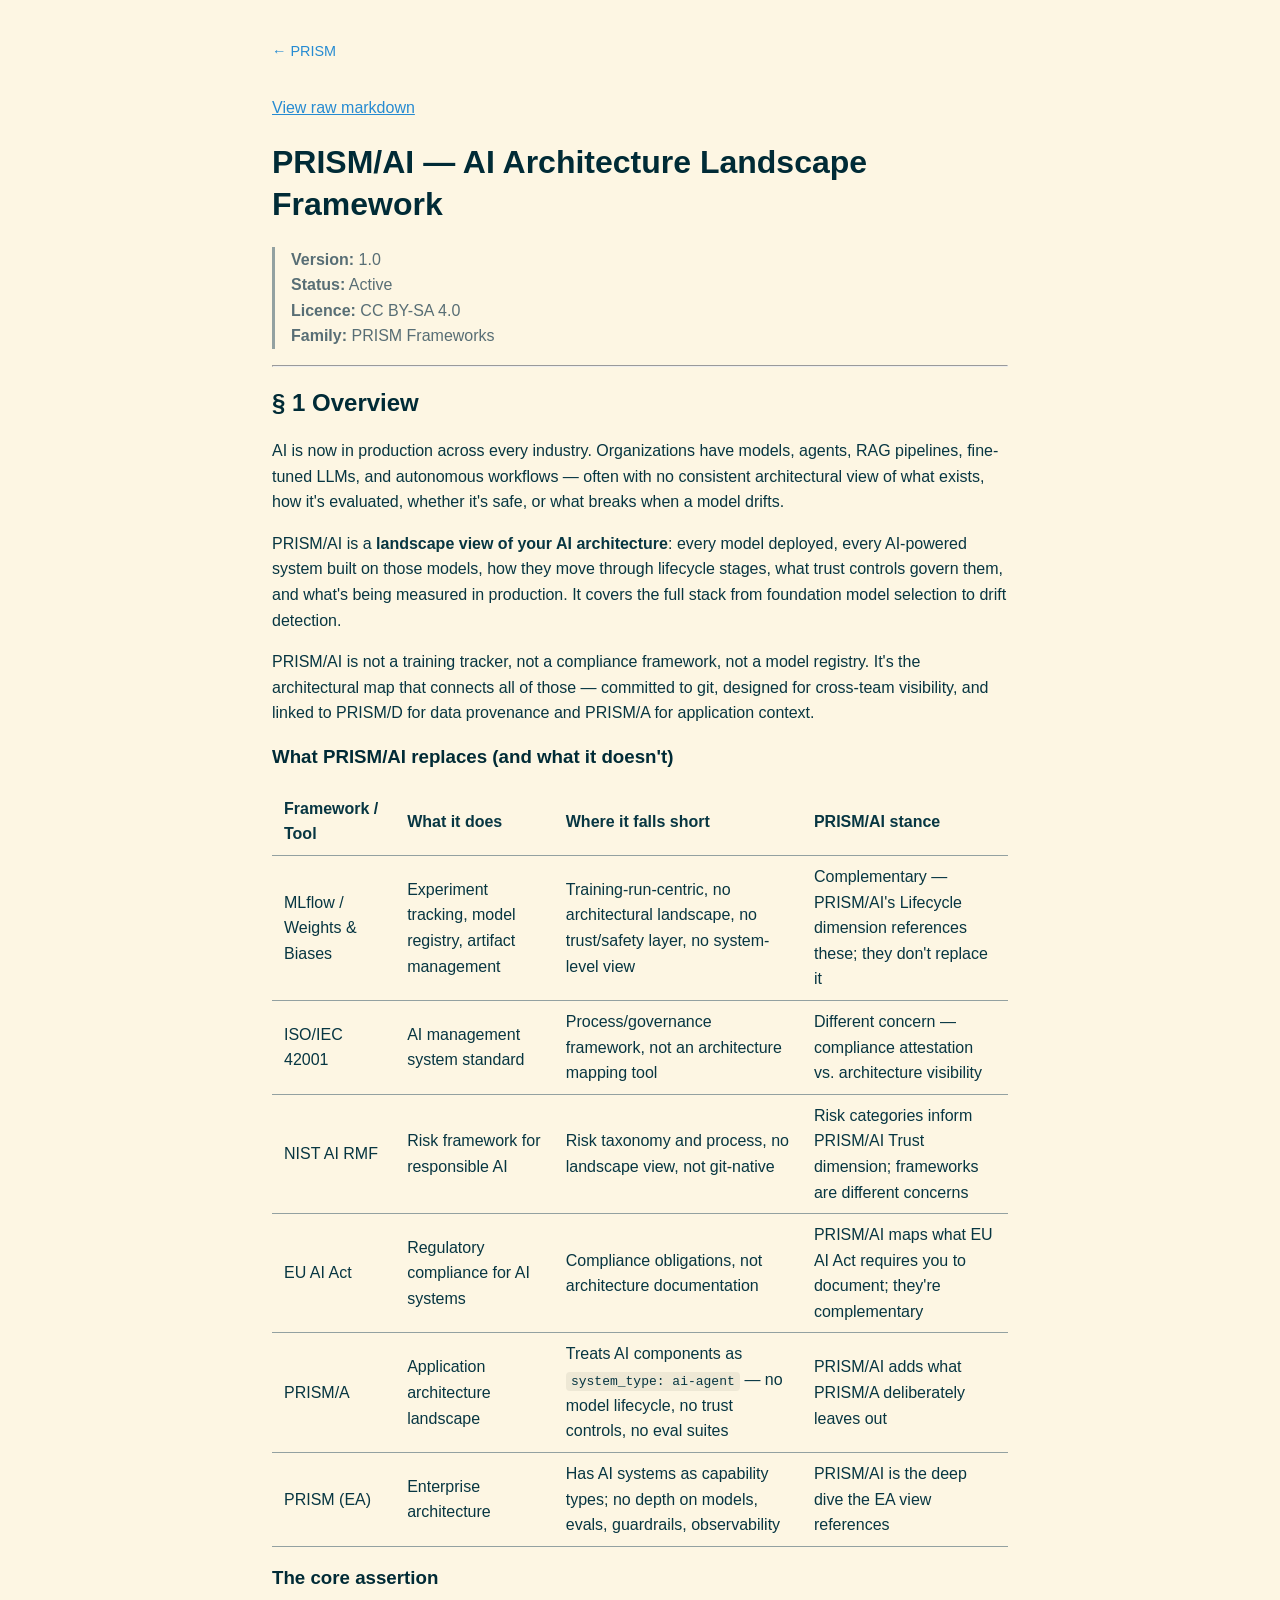
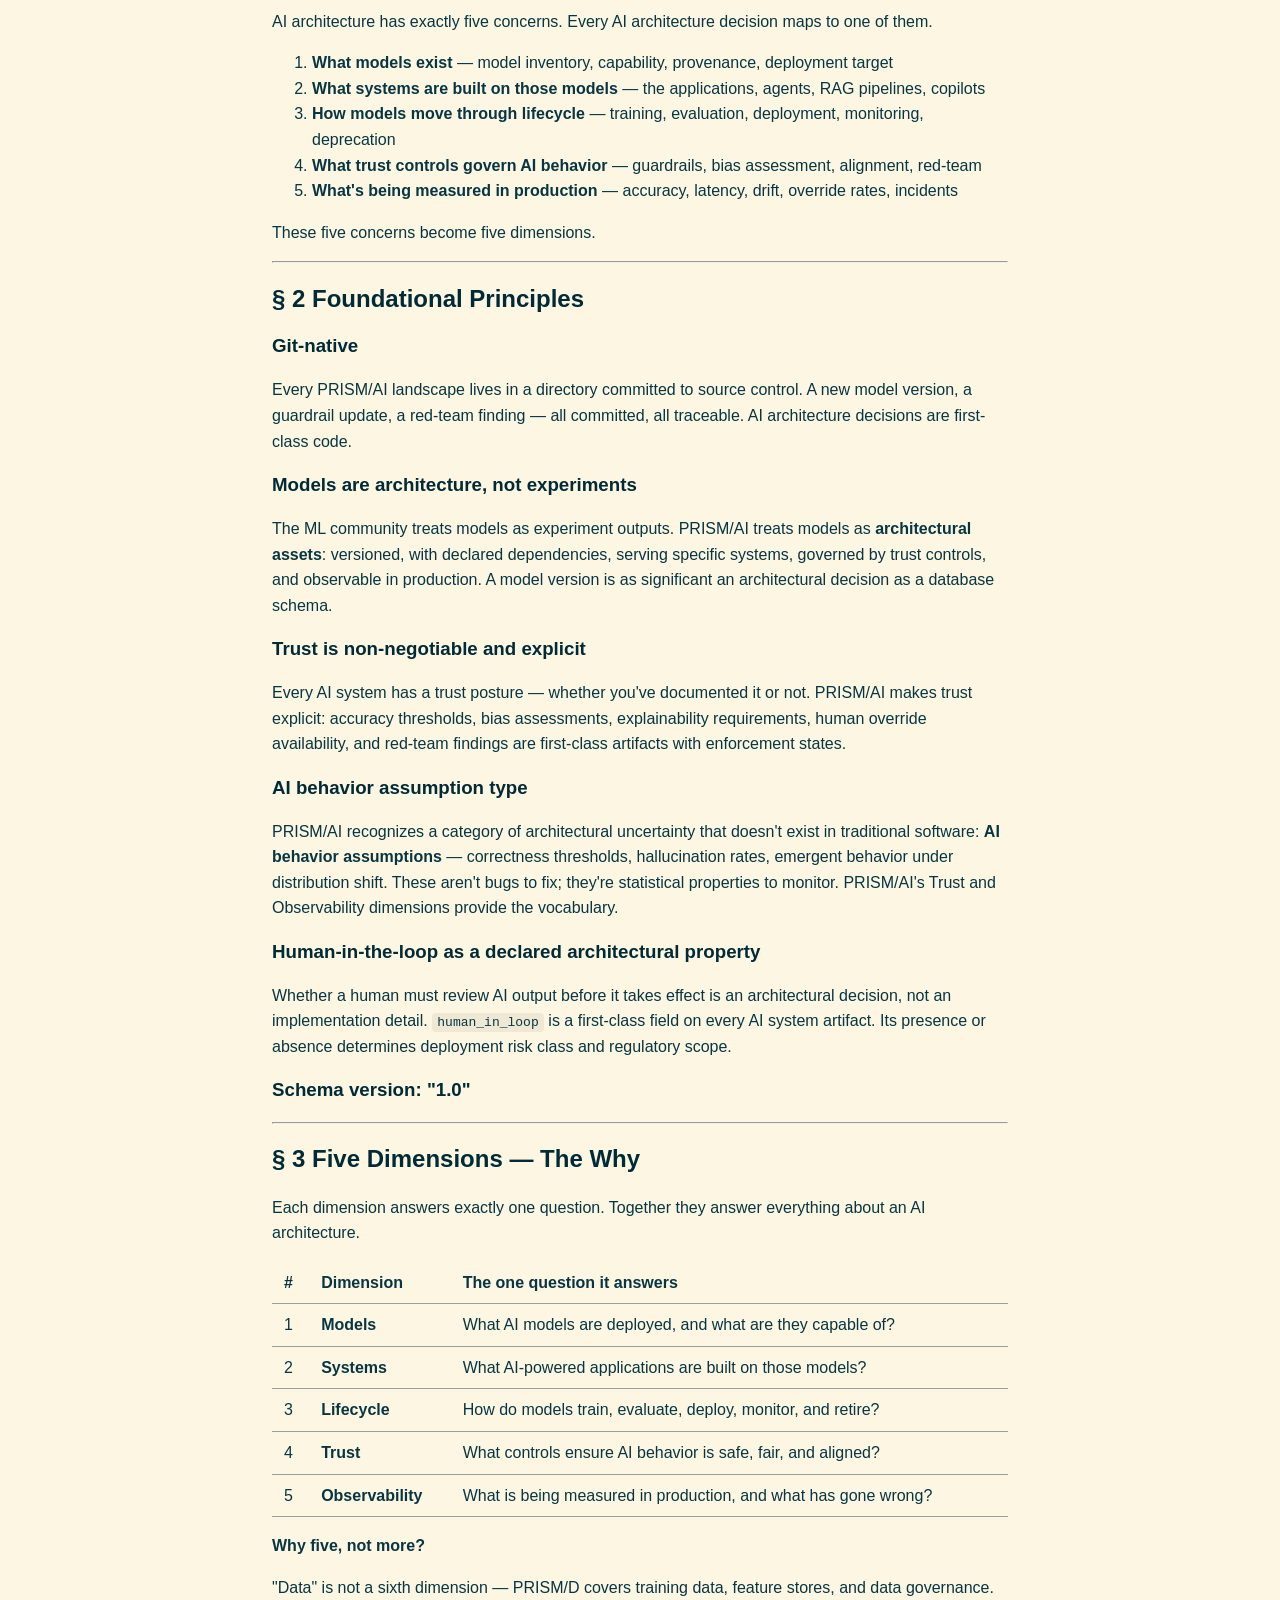
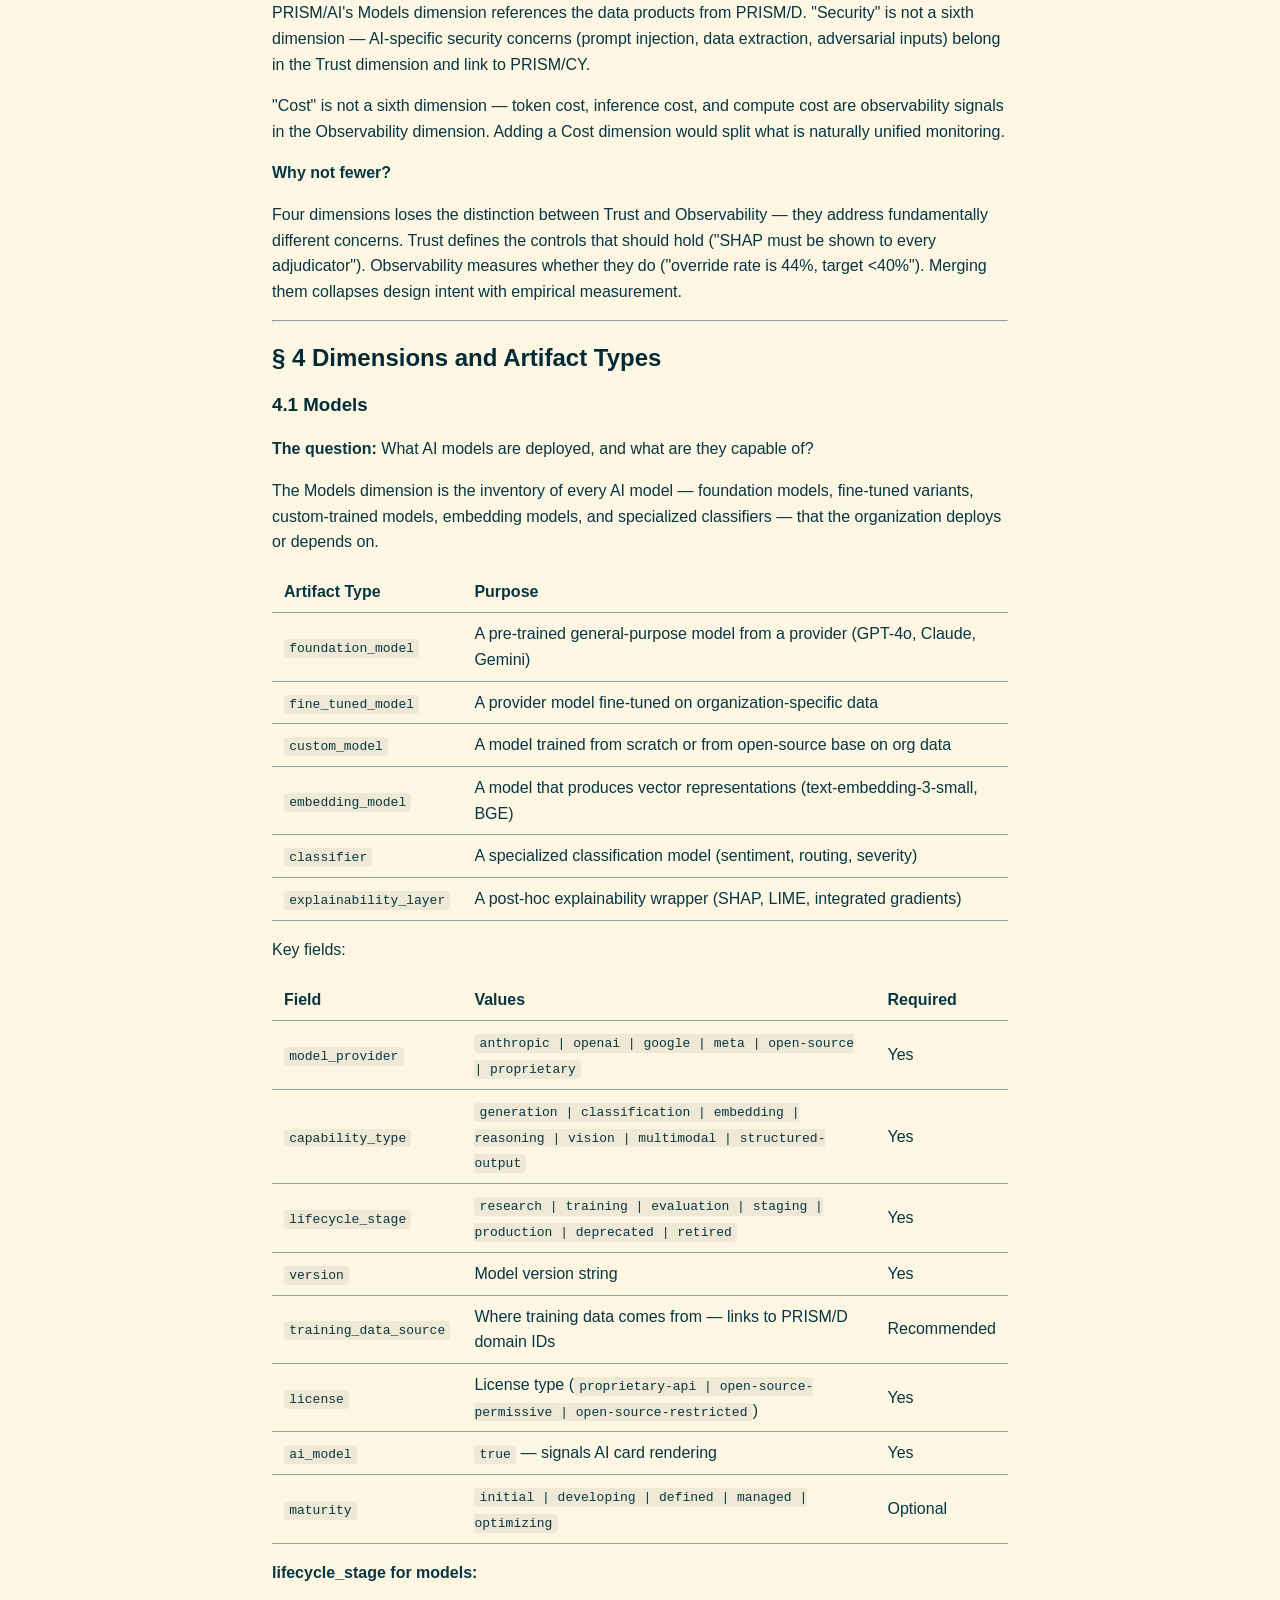
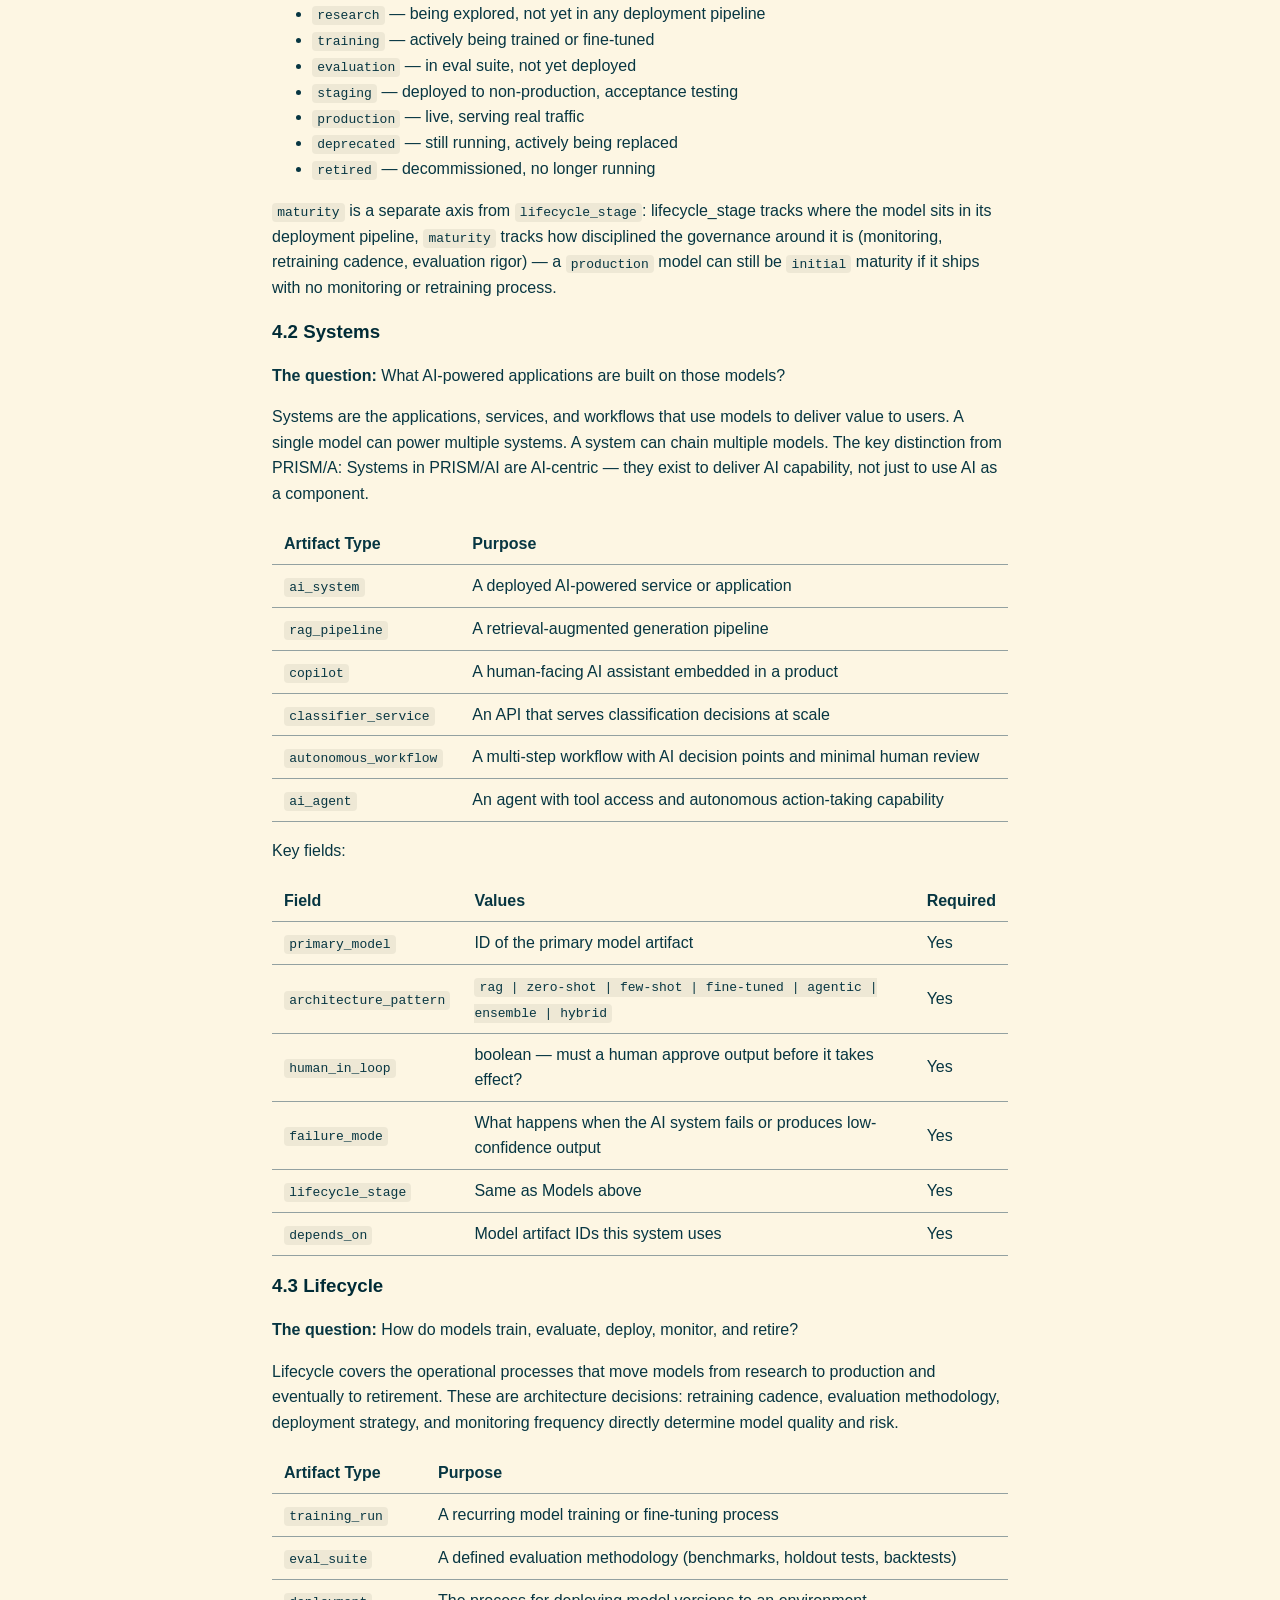
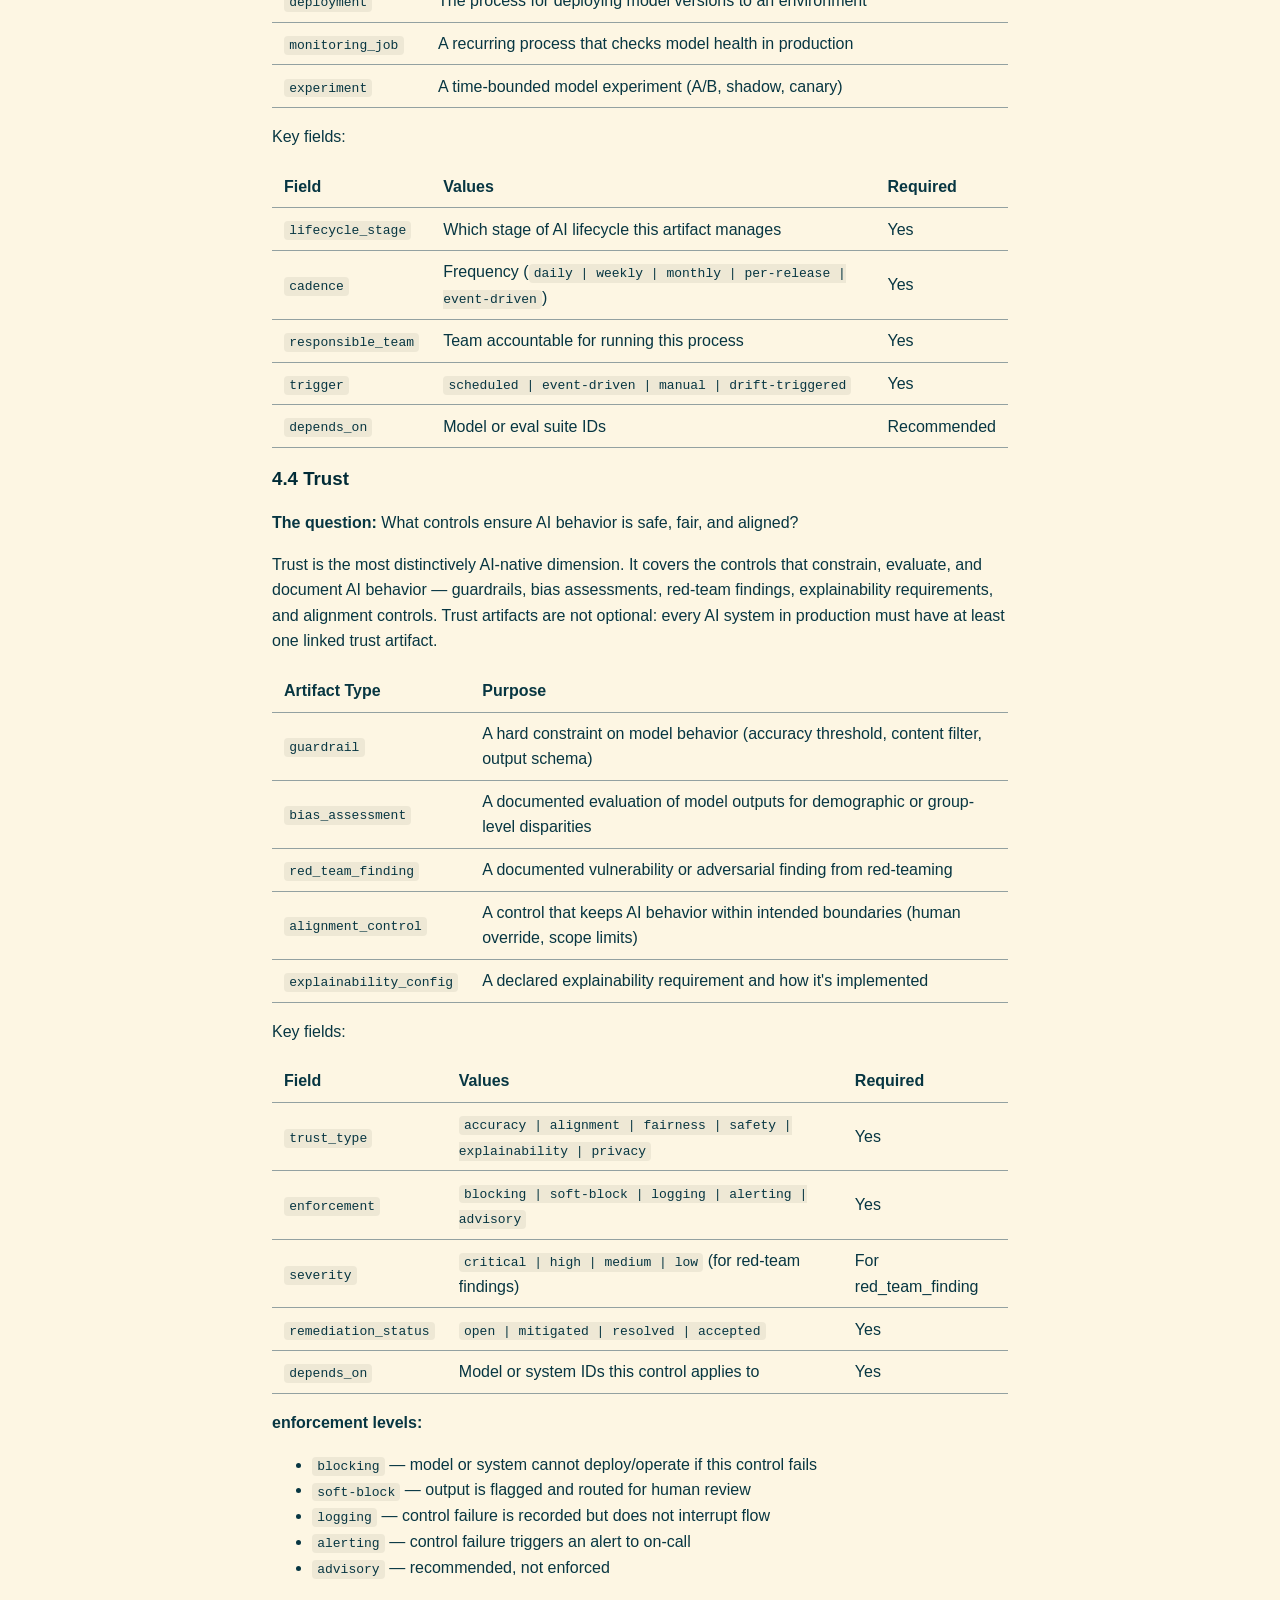
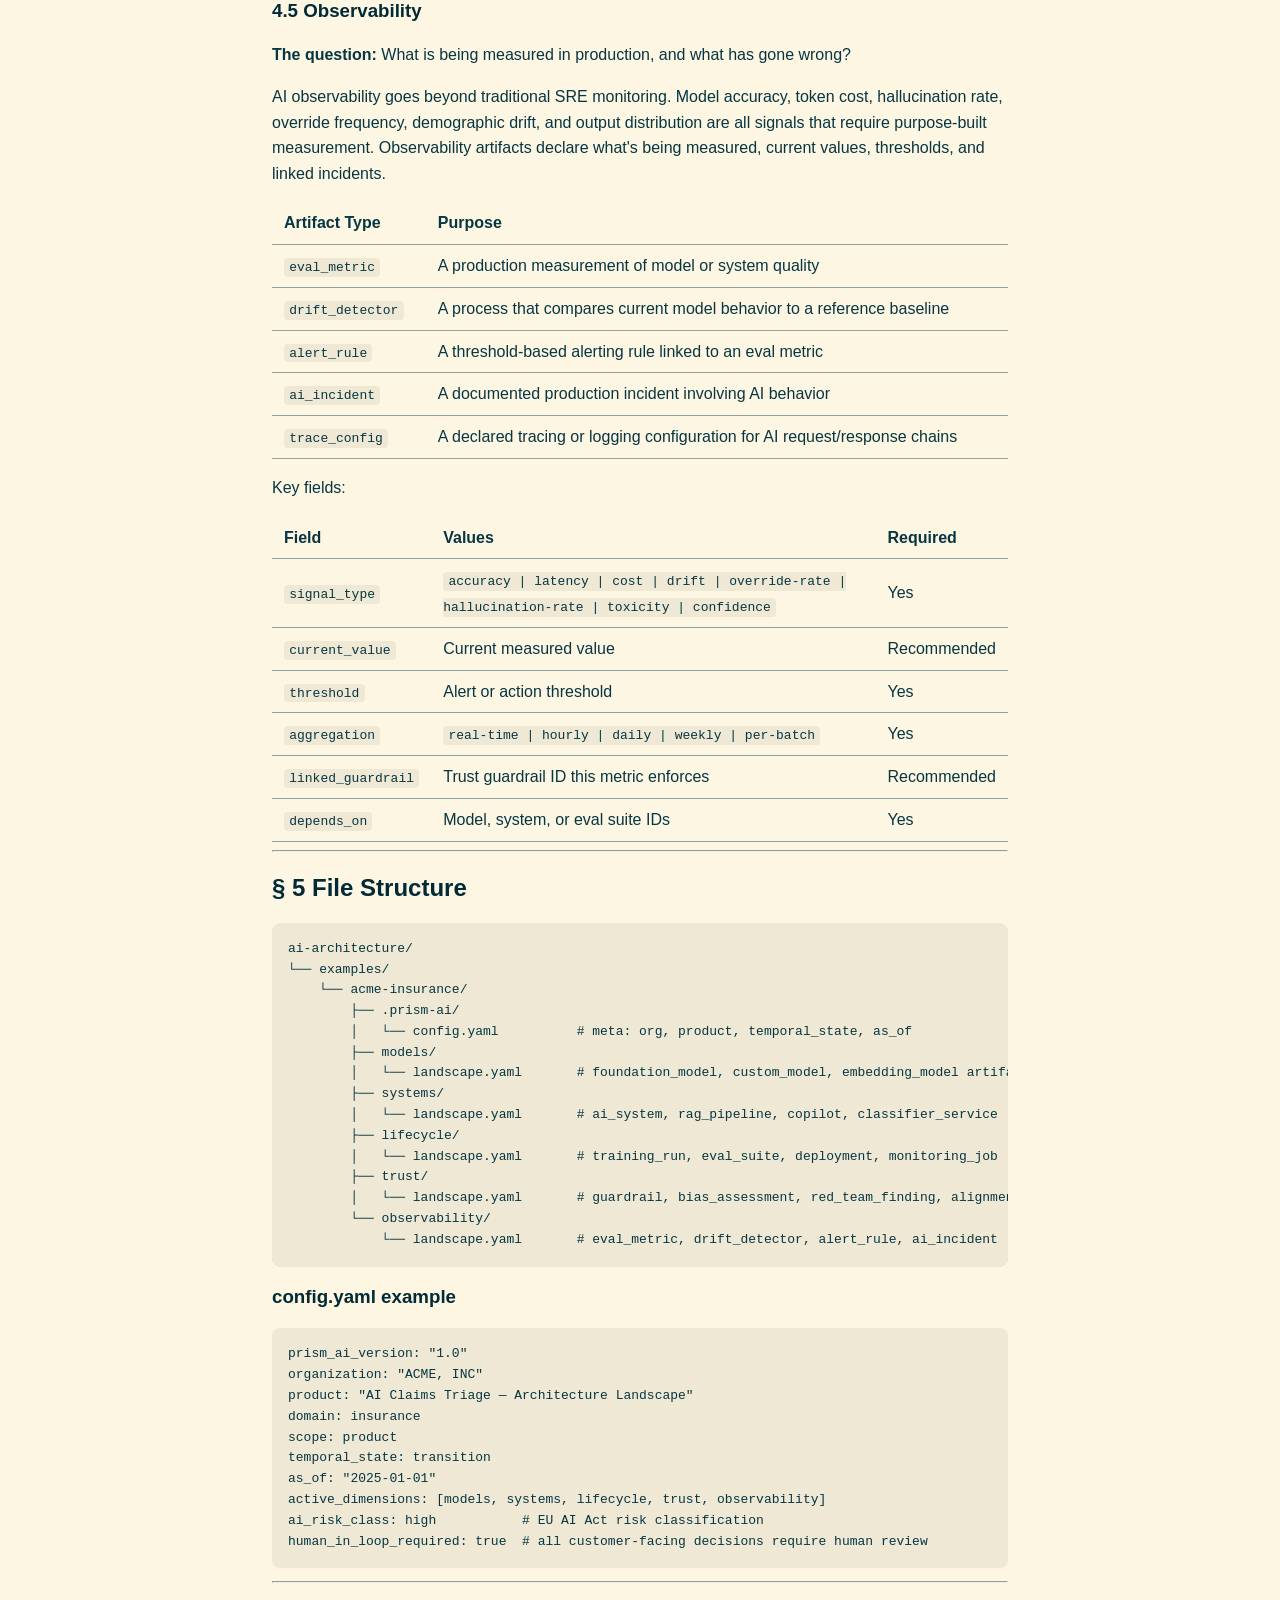
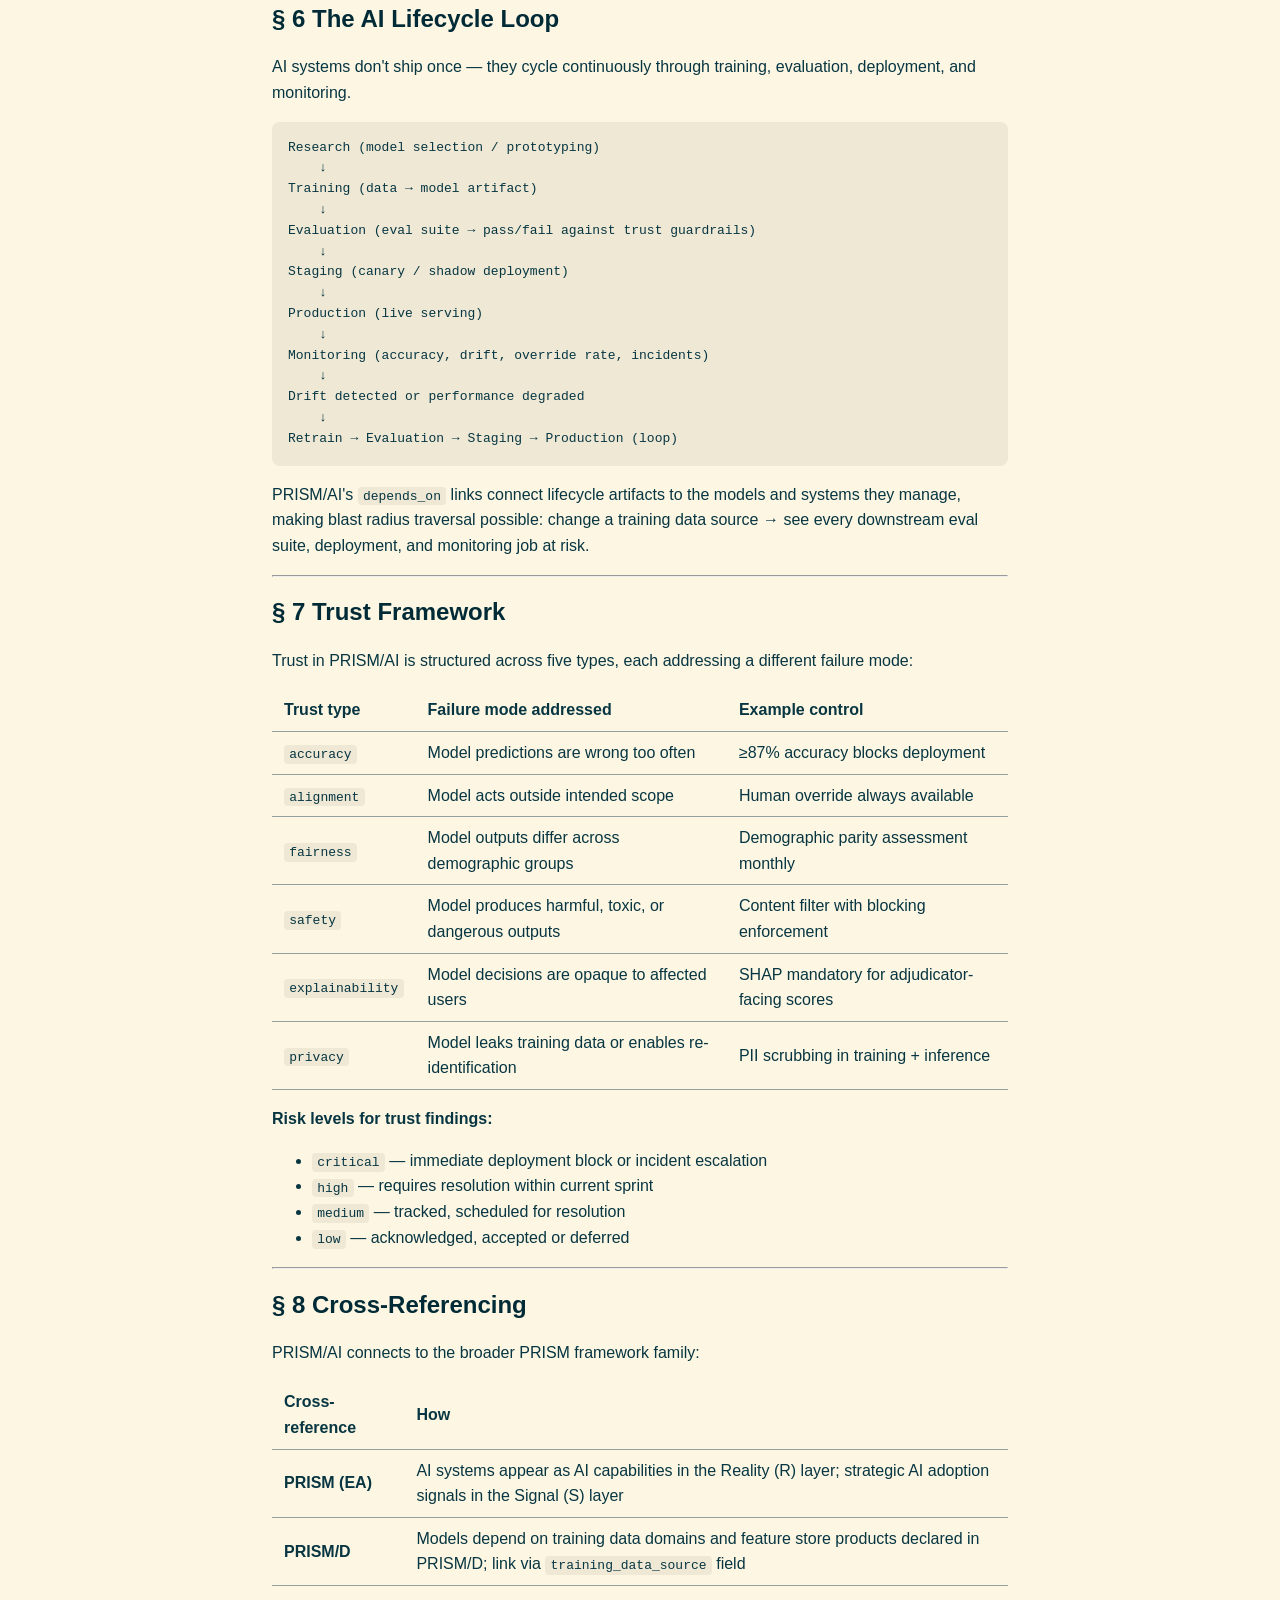
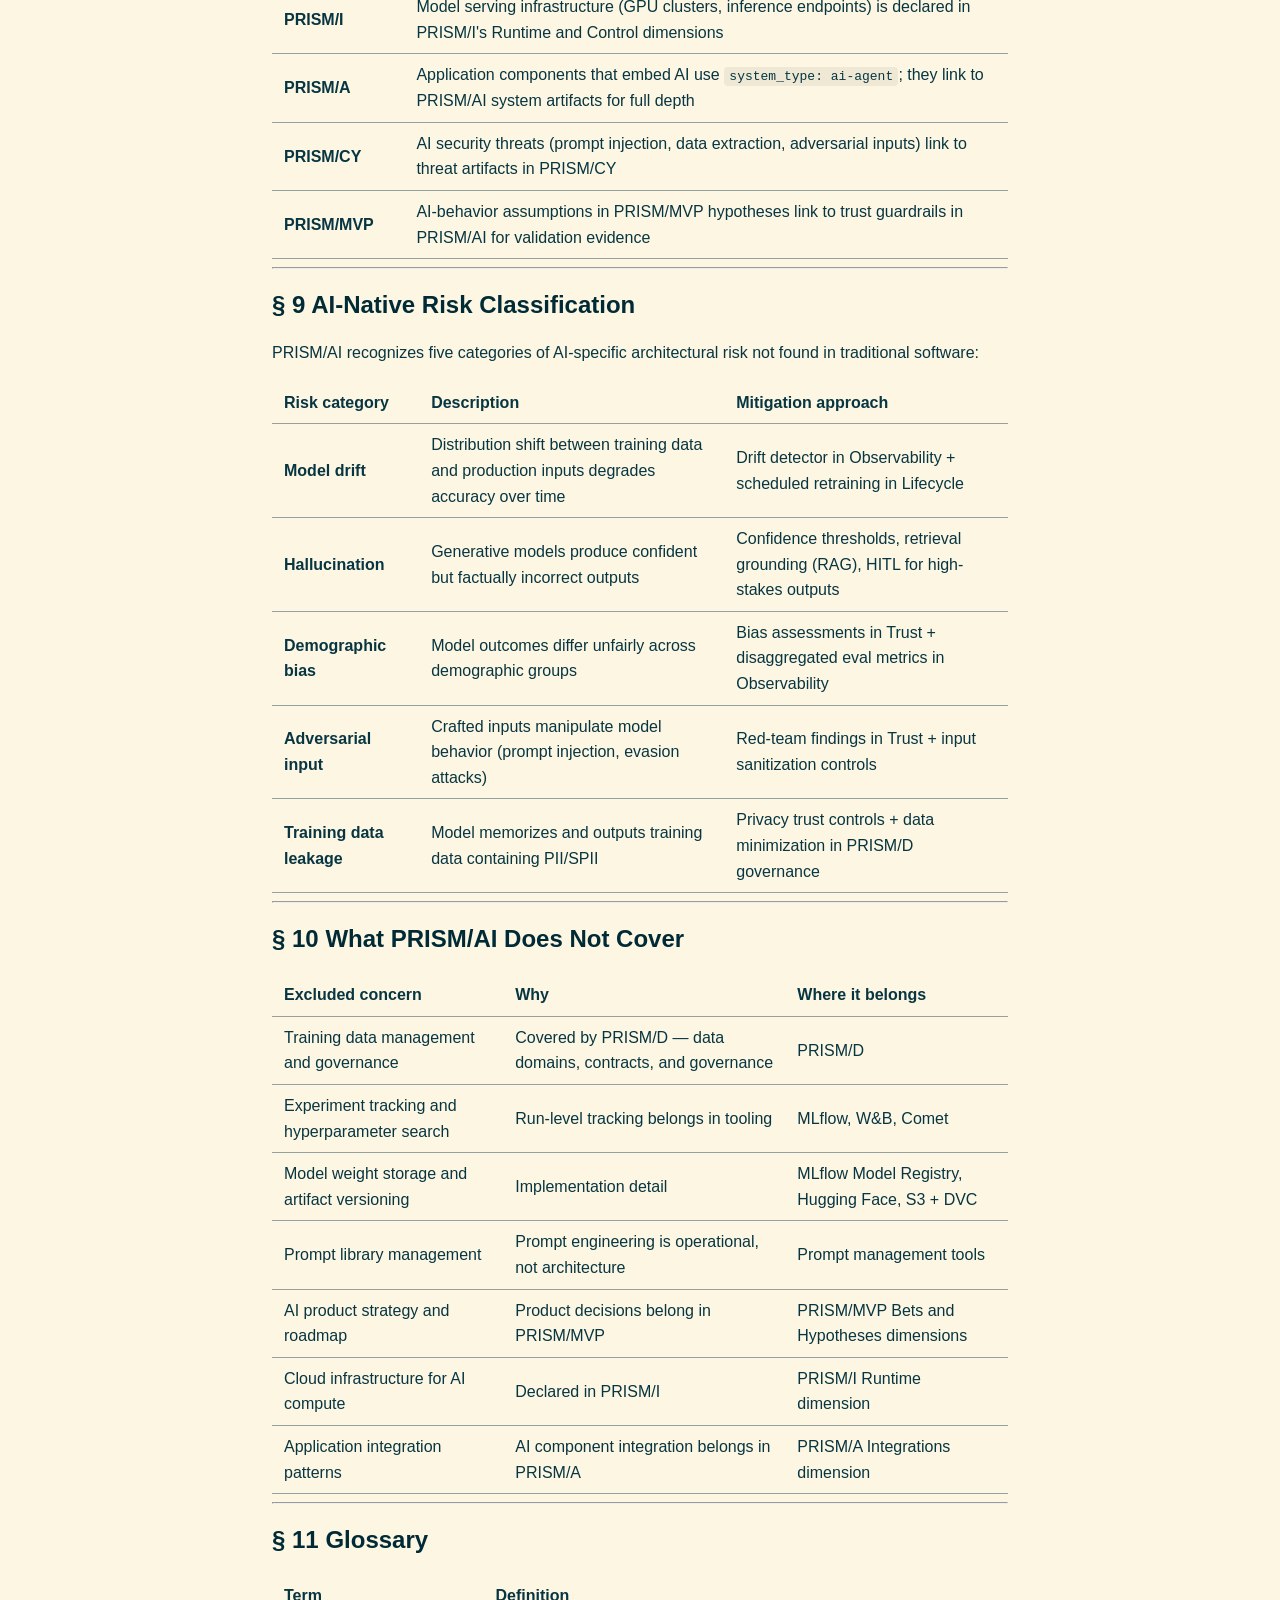
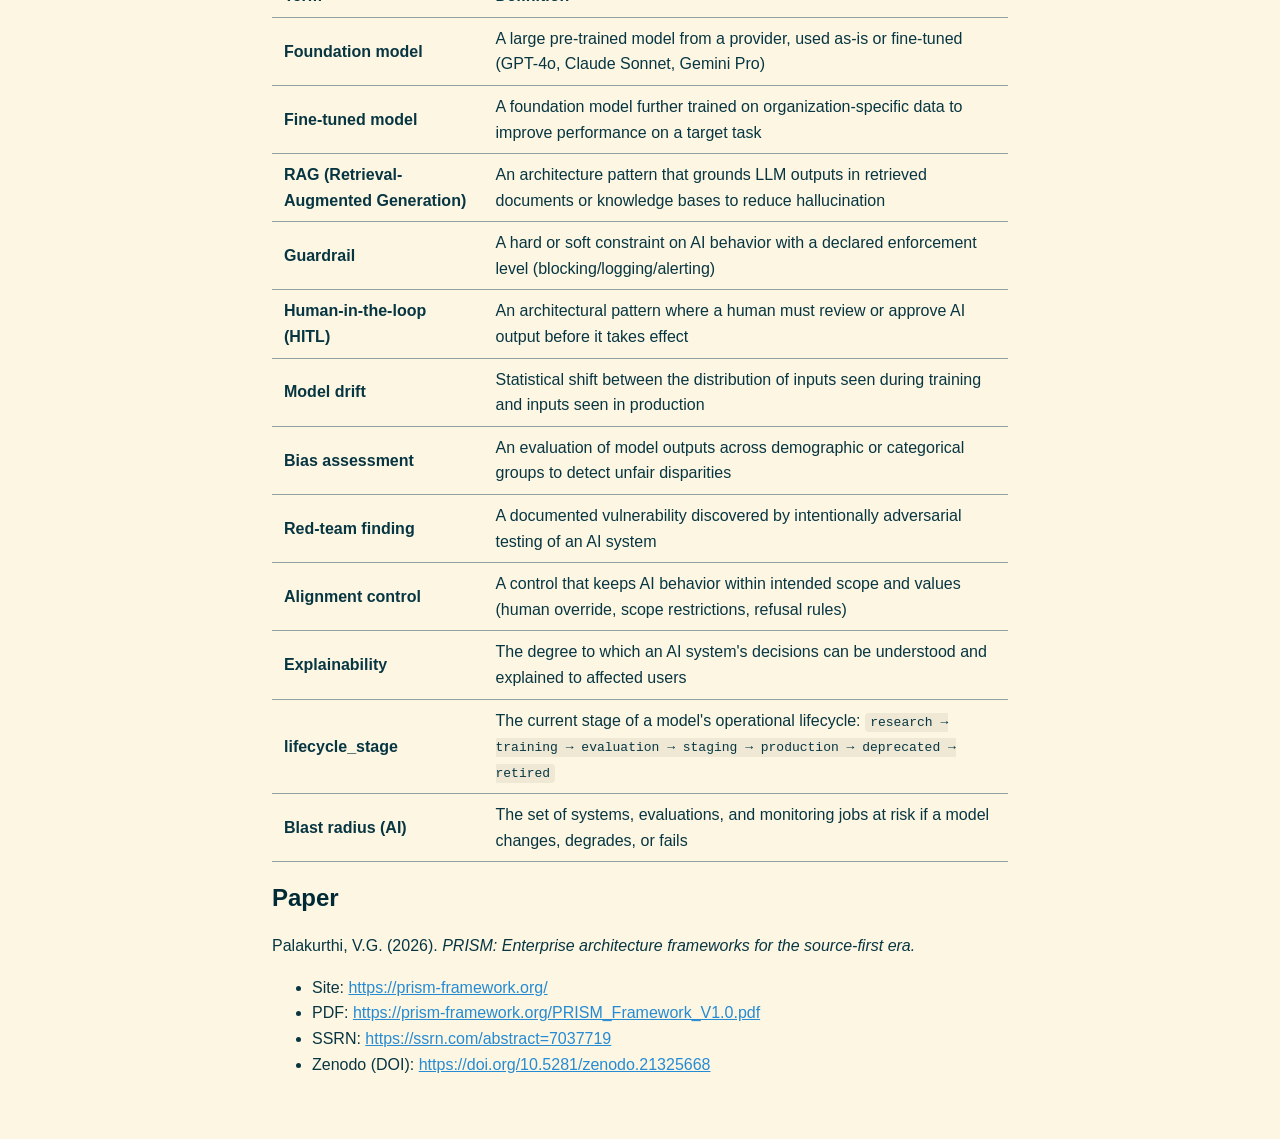
==== commit ad5a8bce: "Minor fixes" ====
--- a/specs/ai-architecture/index.html
+++ b/specs/ai-architecture/index.html
@@ -232,6 +232,11 @@
 <td><code>true</code> — signals AI card rendering</td>
 <td>Yes</td>
 </tr>
+<tr>
+<td><code>maturity</code></td>
+<td><code>initial | developing | defined | managed | optimizing</code></td>
+<td>Optional</td>
+</tr>
 </tbody></table>
 <p><strong>lifecycle_stage for models:</strong></p>
 <ul>
@@ -243,6 +248,7 @@
 <li><code>deprecated</code> — still running, actively being replaced</li>
 <li><code>retired</code> — decommissioned, no longer running</li>
 </ul>
+<p><code>maturity</code> is a separate axis from <code>lifecycle_stage</code>: lifecycle_stage tracks where the model sits in its deployment pipeline, <code>maturity</code> tracks how disciplined the governance around it is (monitoring, retraining cadence, evaluation rigor) — a <code>production</code> model can still be <code>initial</code> maturity if it ships with no monitoring or retraining process.</p>
 <h3>4.2 Systems</h3>
 <p><strong>The question:</strong> What AI-powered applications are built on those models?</p>
 <p>Systems are the applications, services, and workflows that use models to deliver value to users. A single model can power multiple systems. A system can chain multiple models. The key distinction from PRISM/A: Systems in PRISM/AI are AI-centric — they exist to deliver AI capability, not just to use AI as a component.</p>
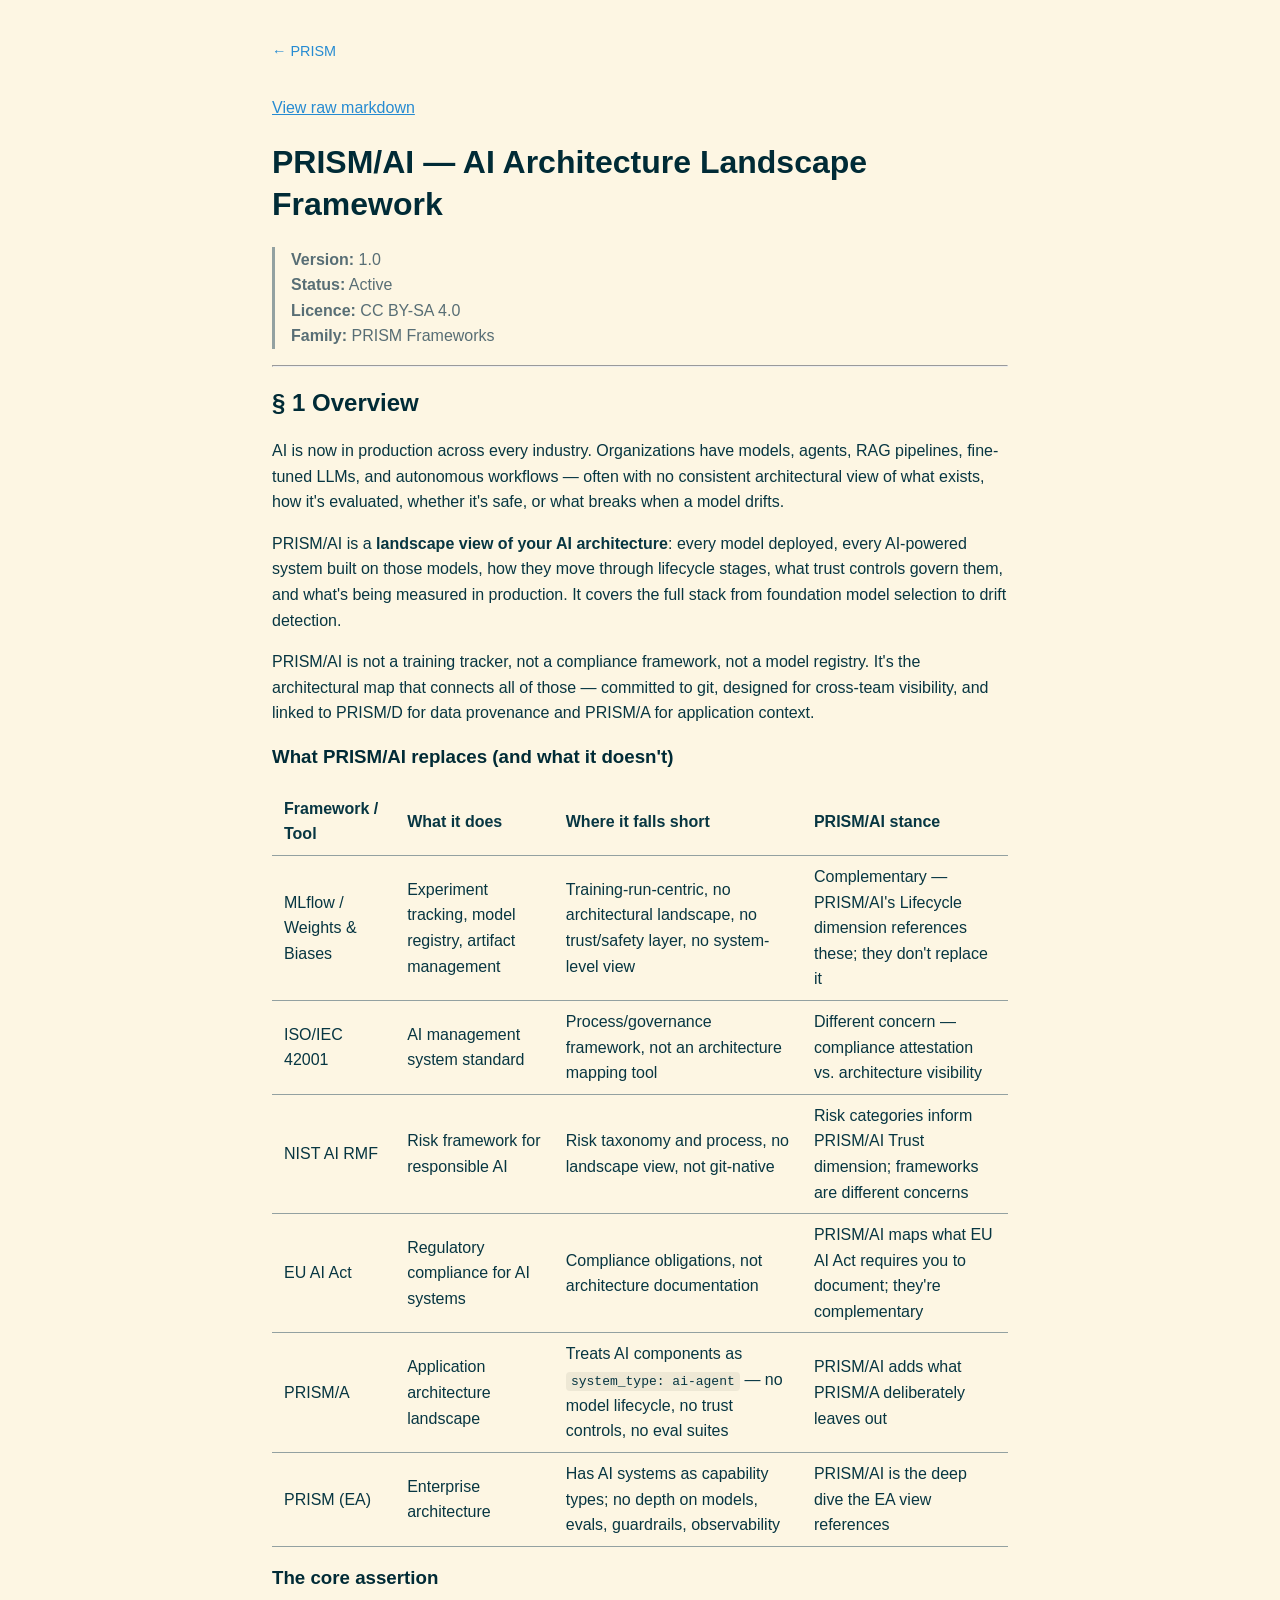
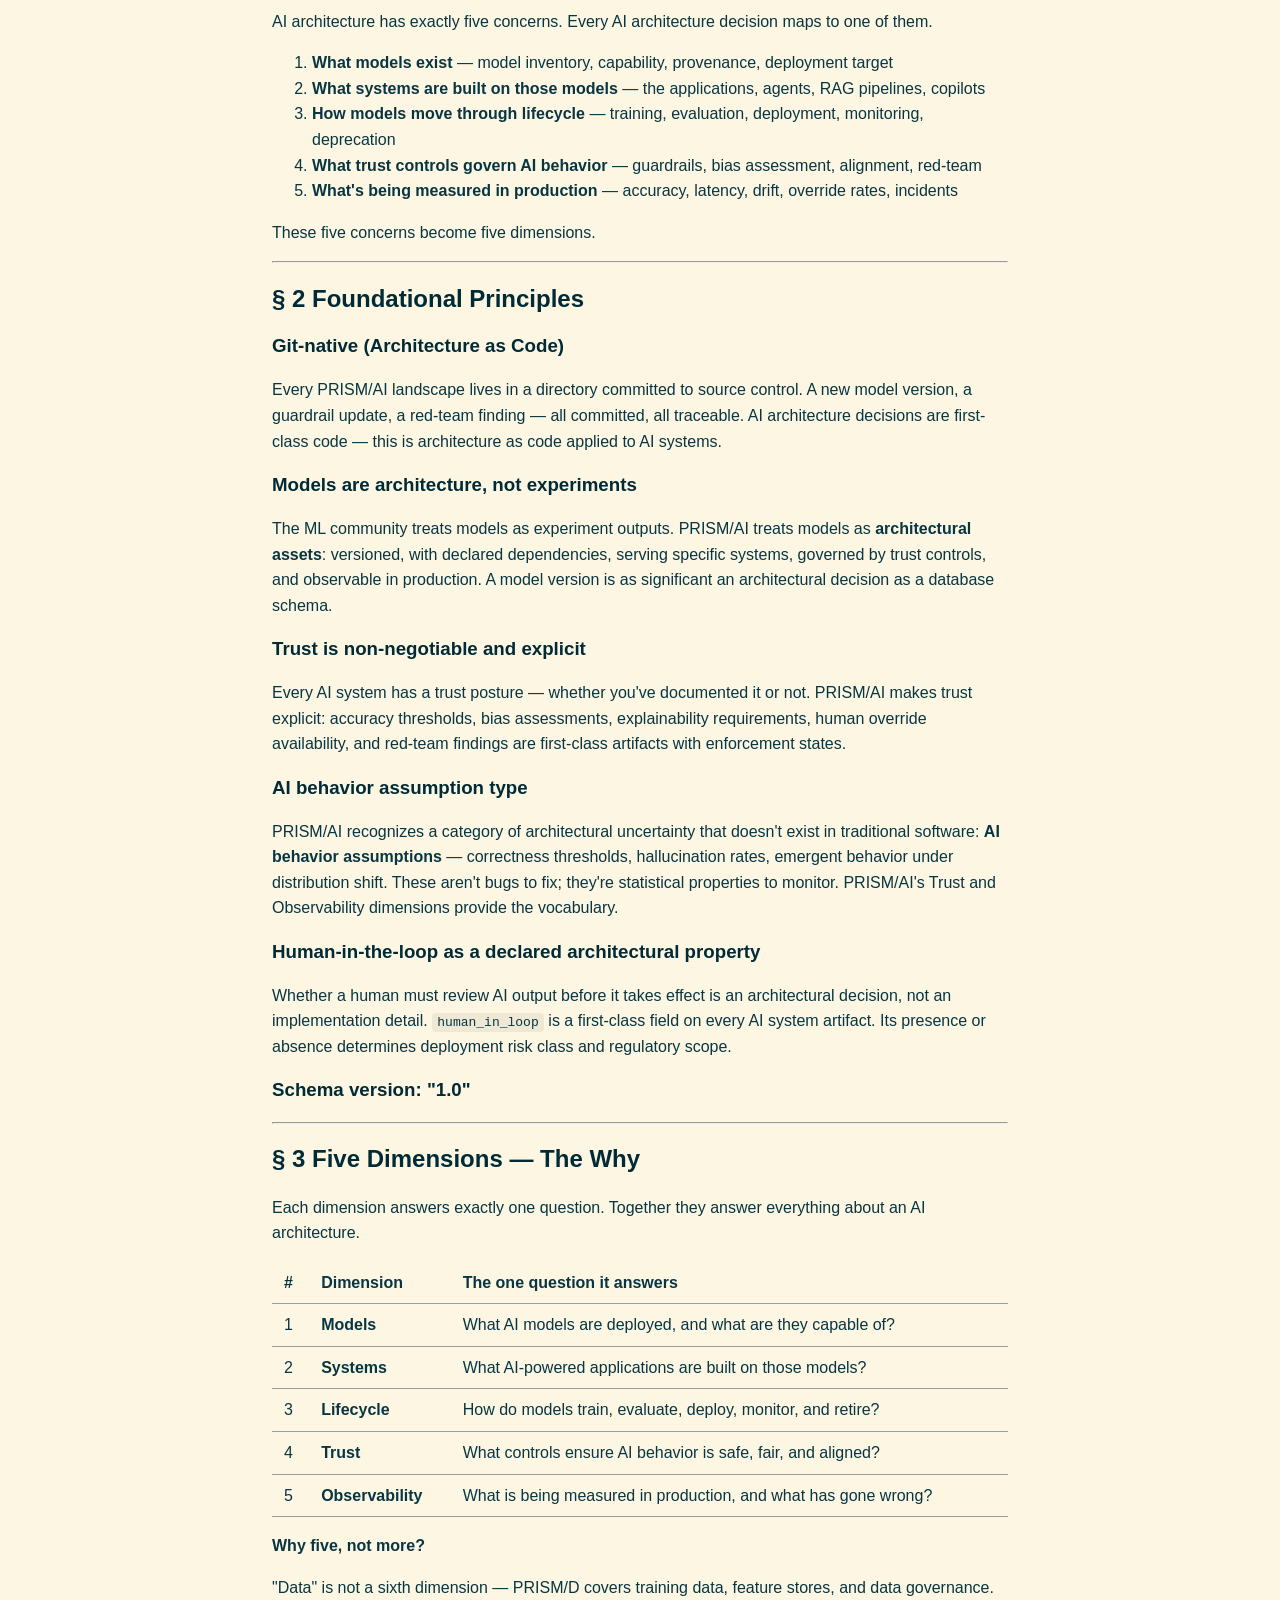
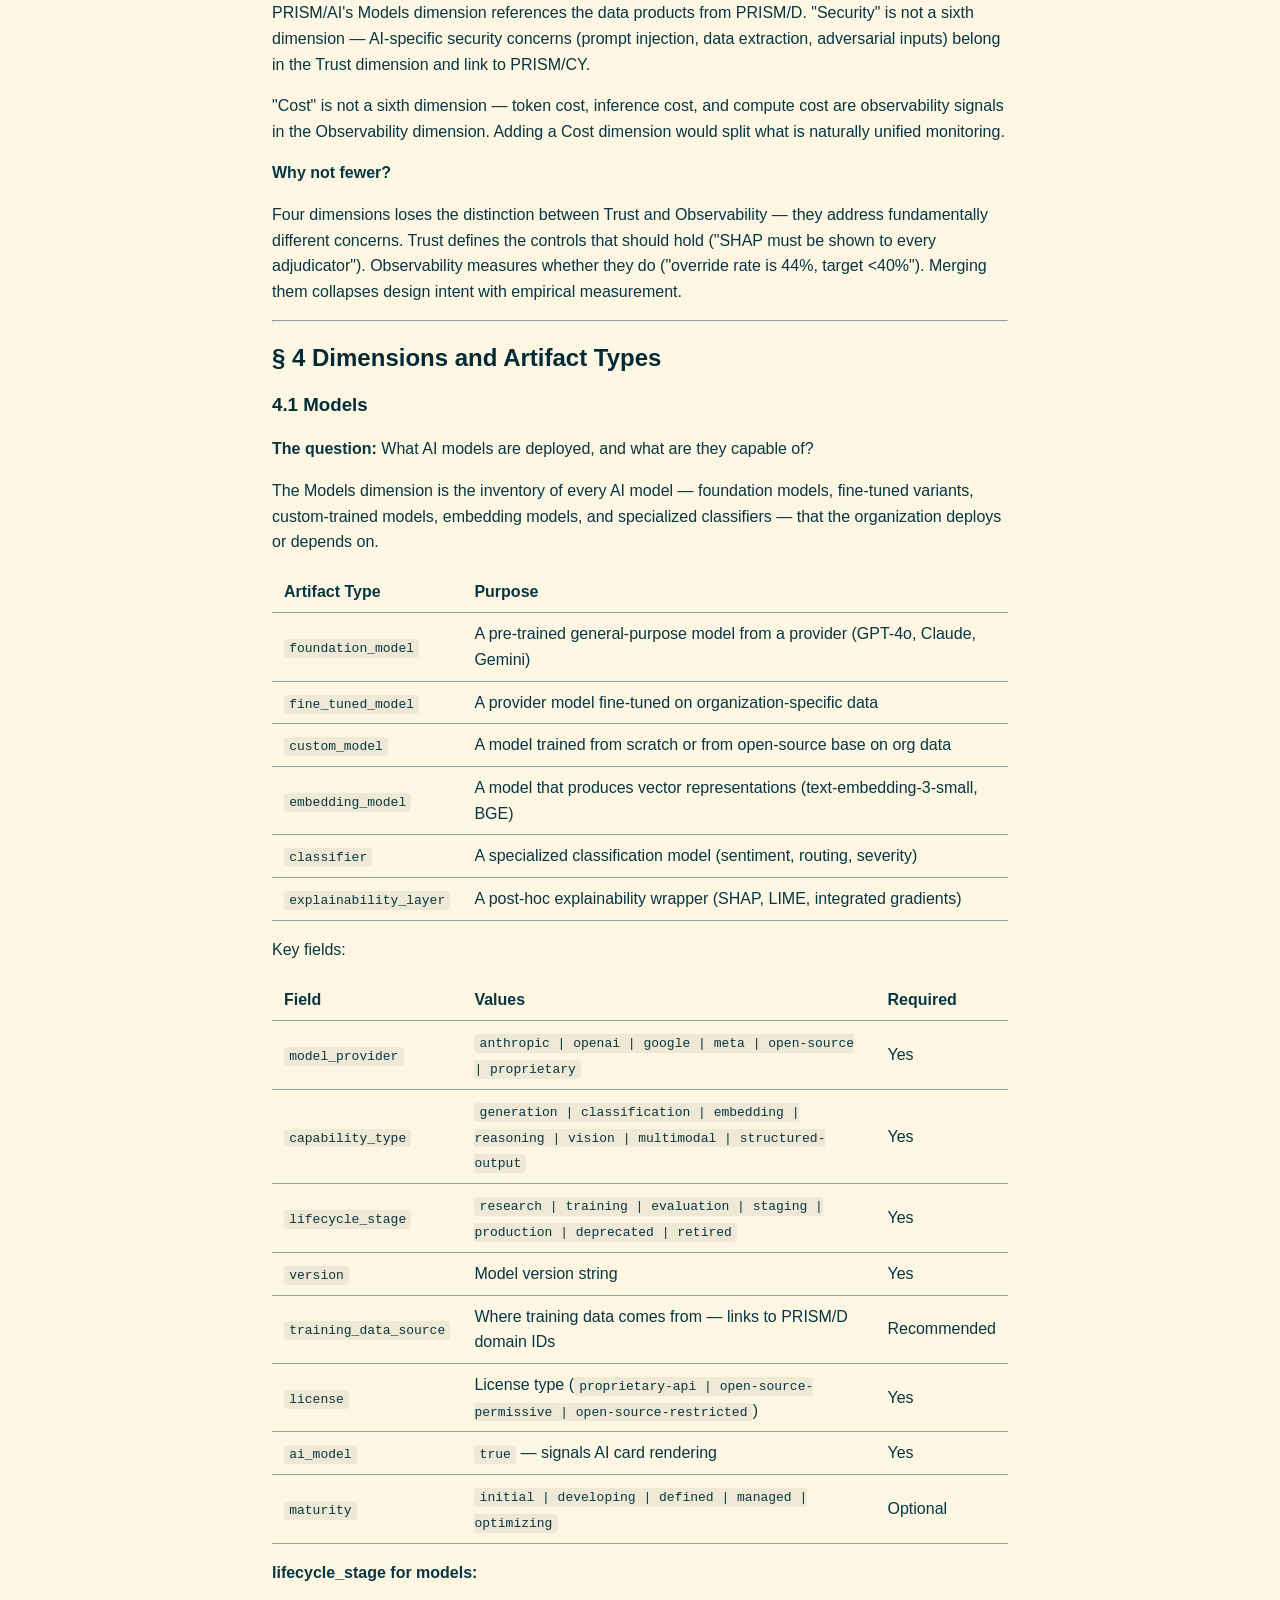
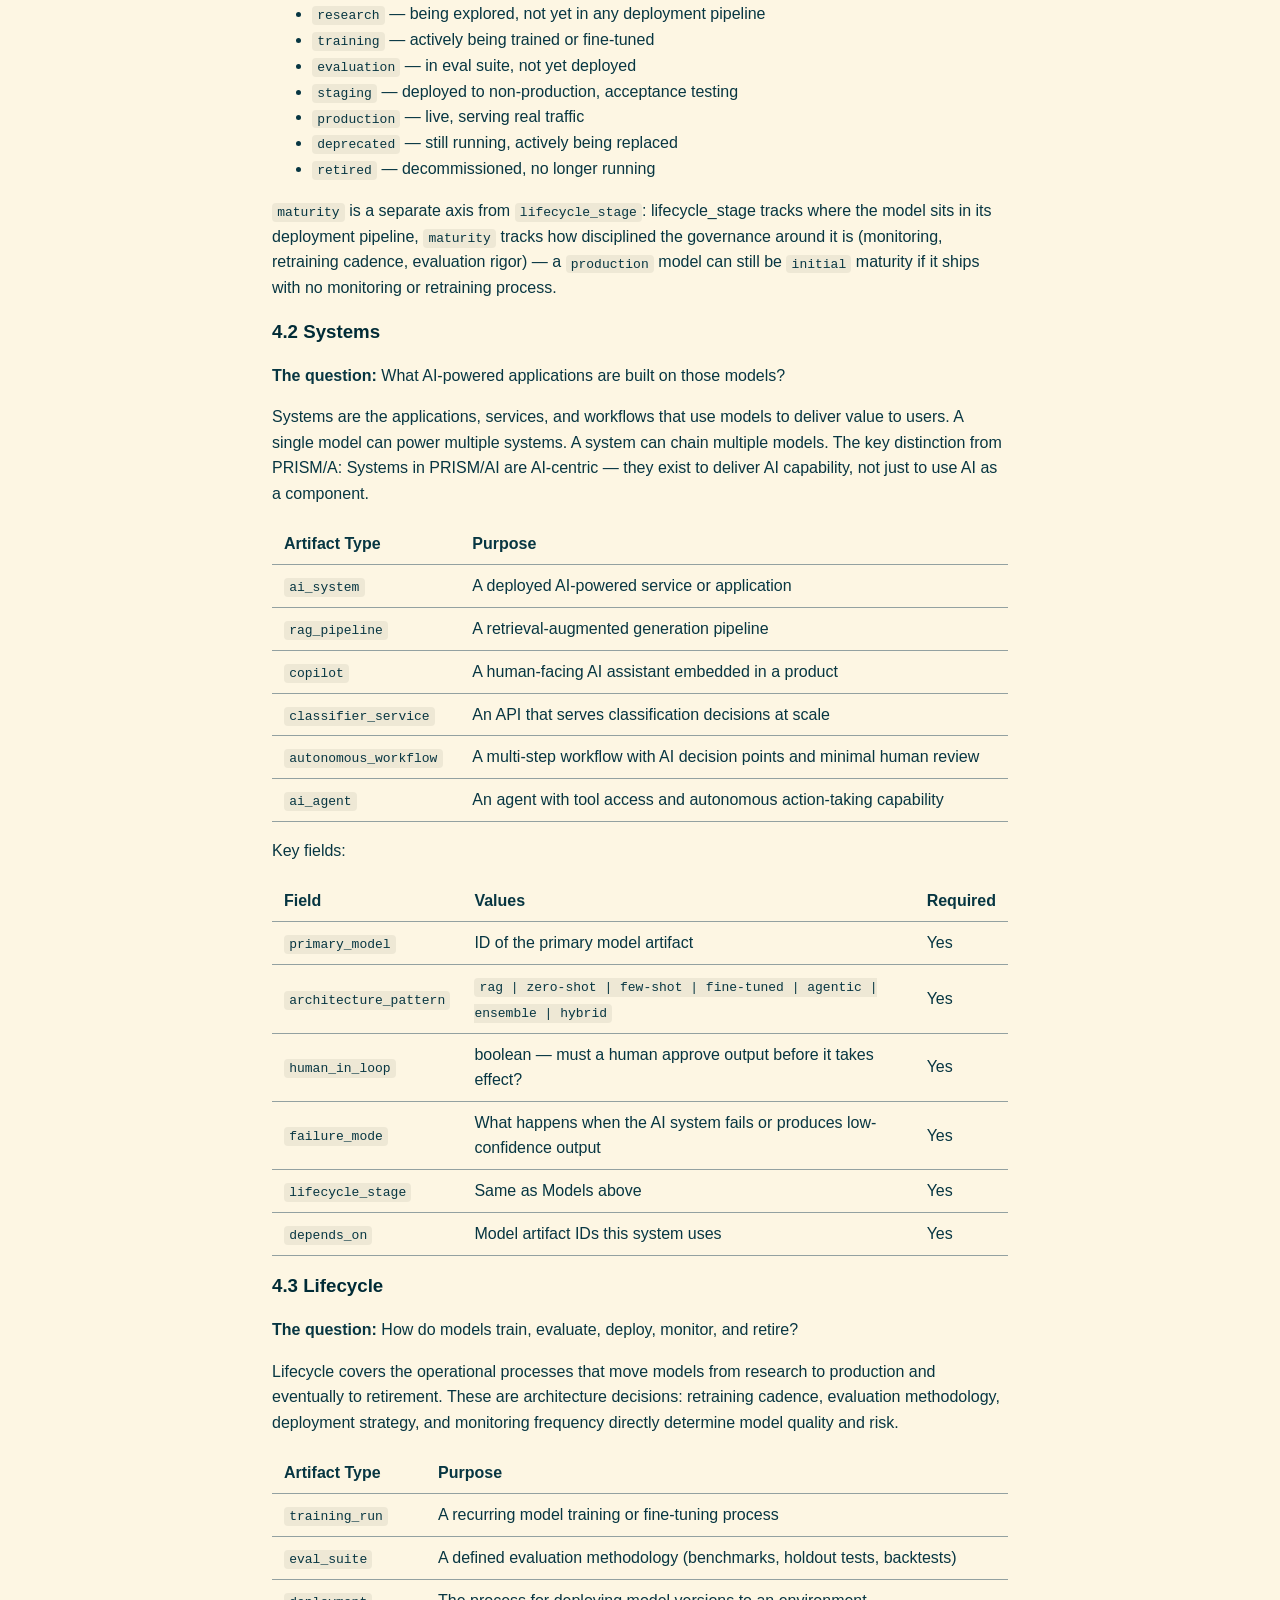
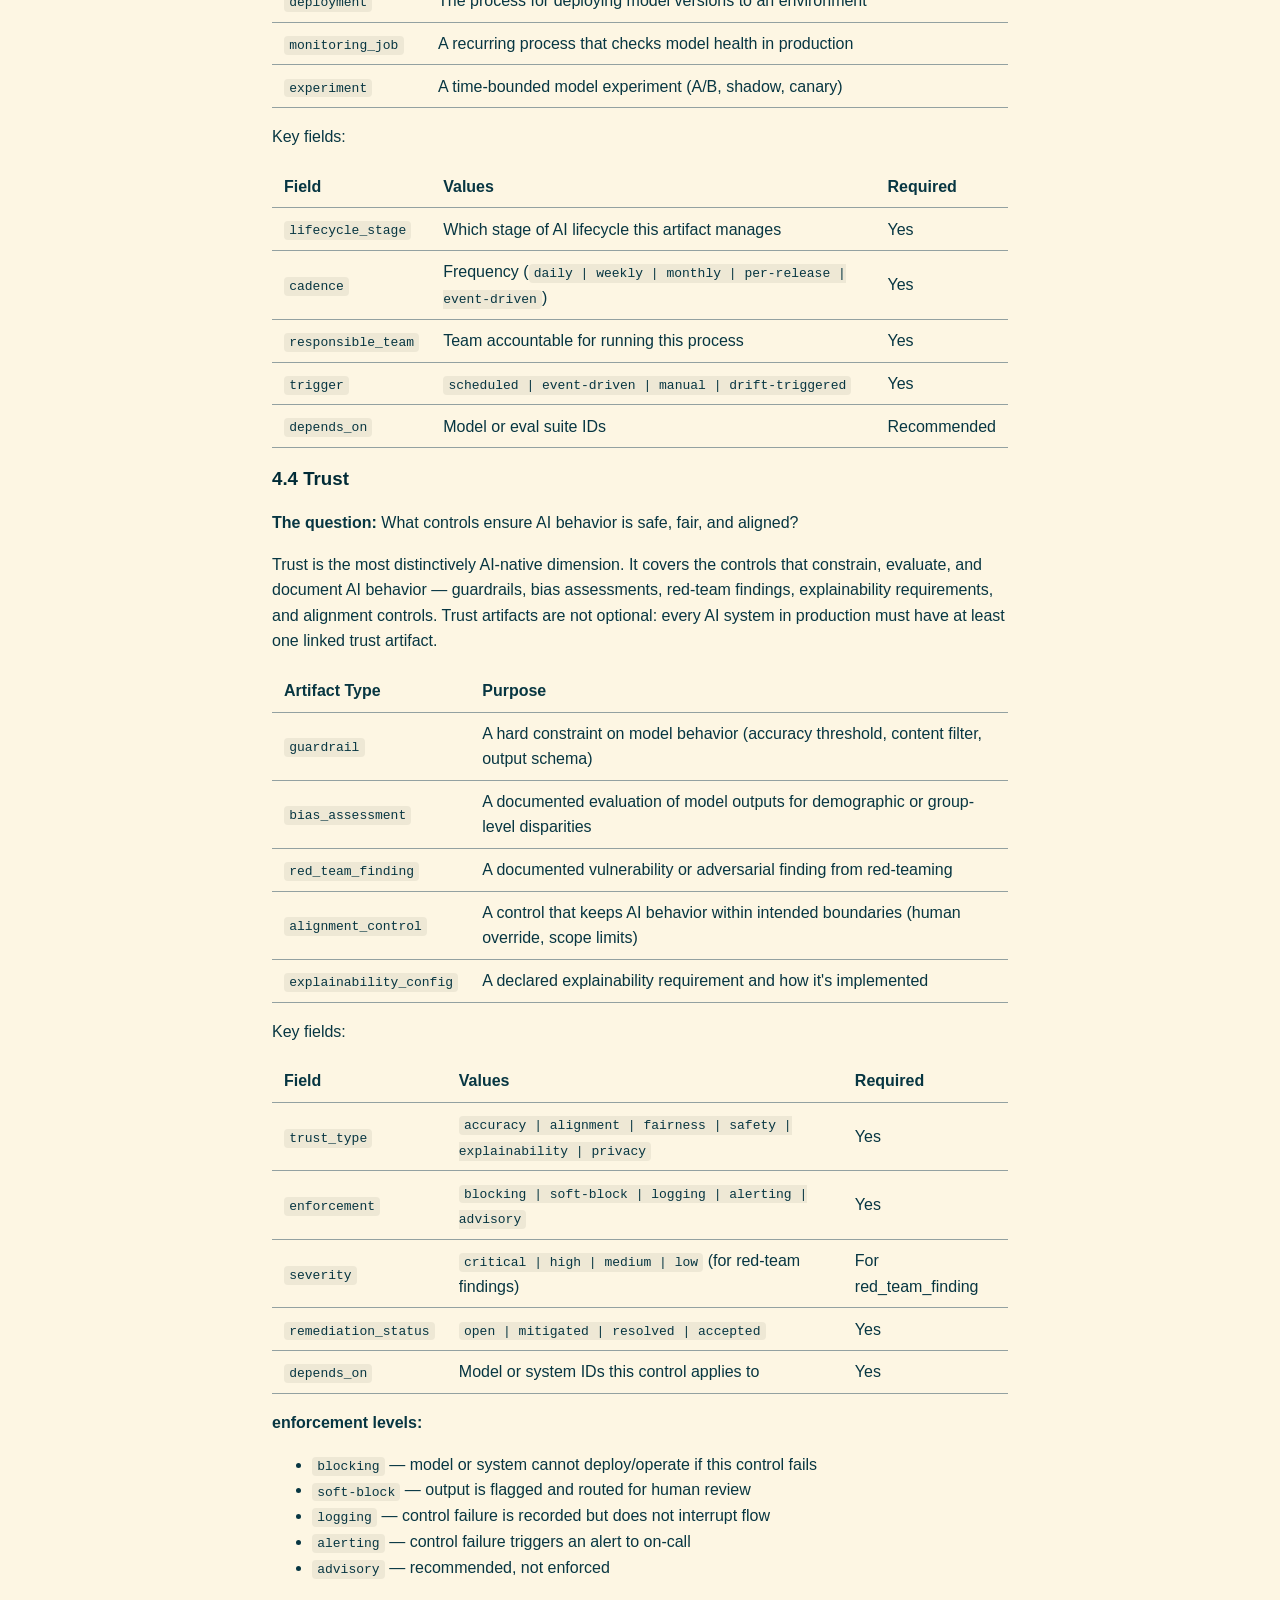
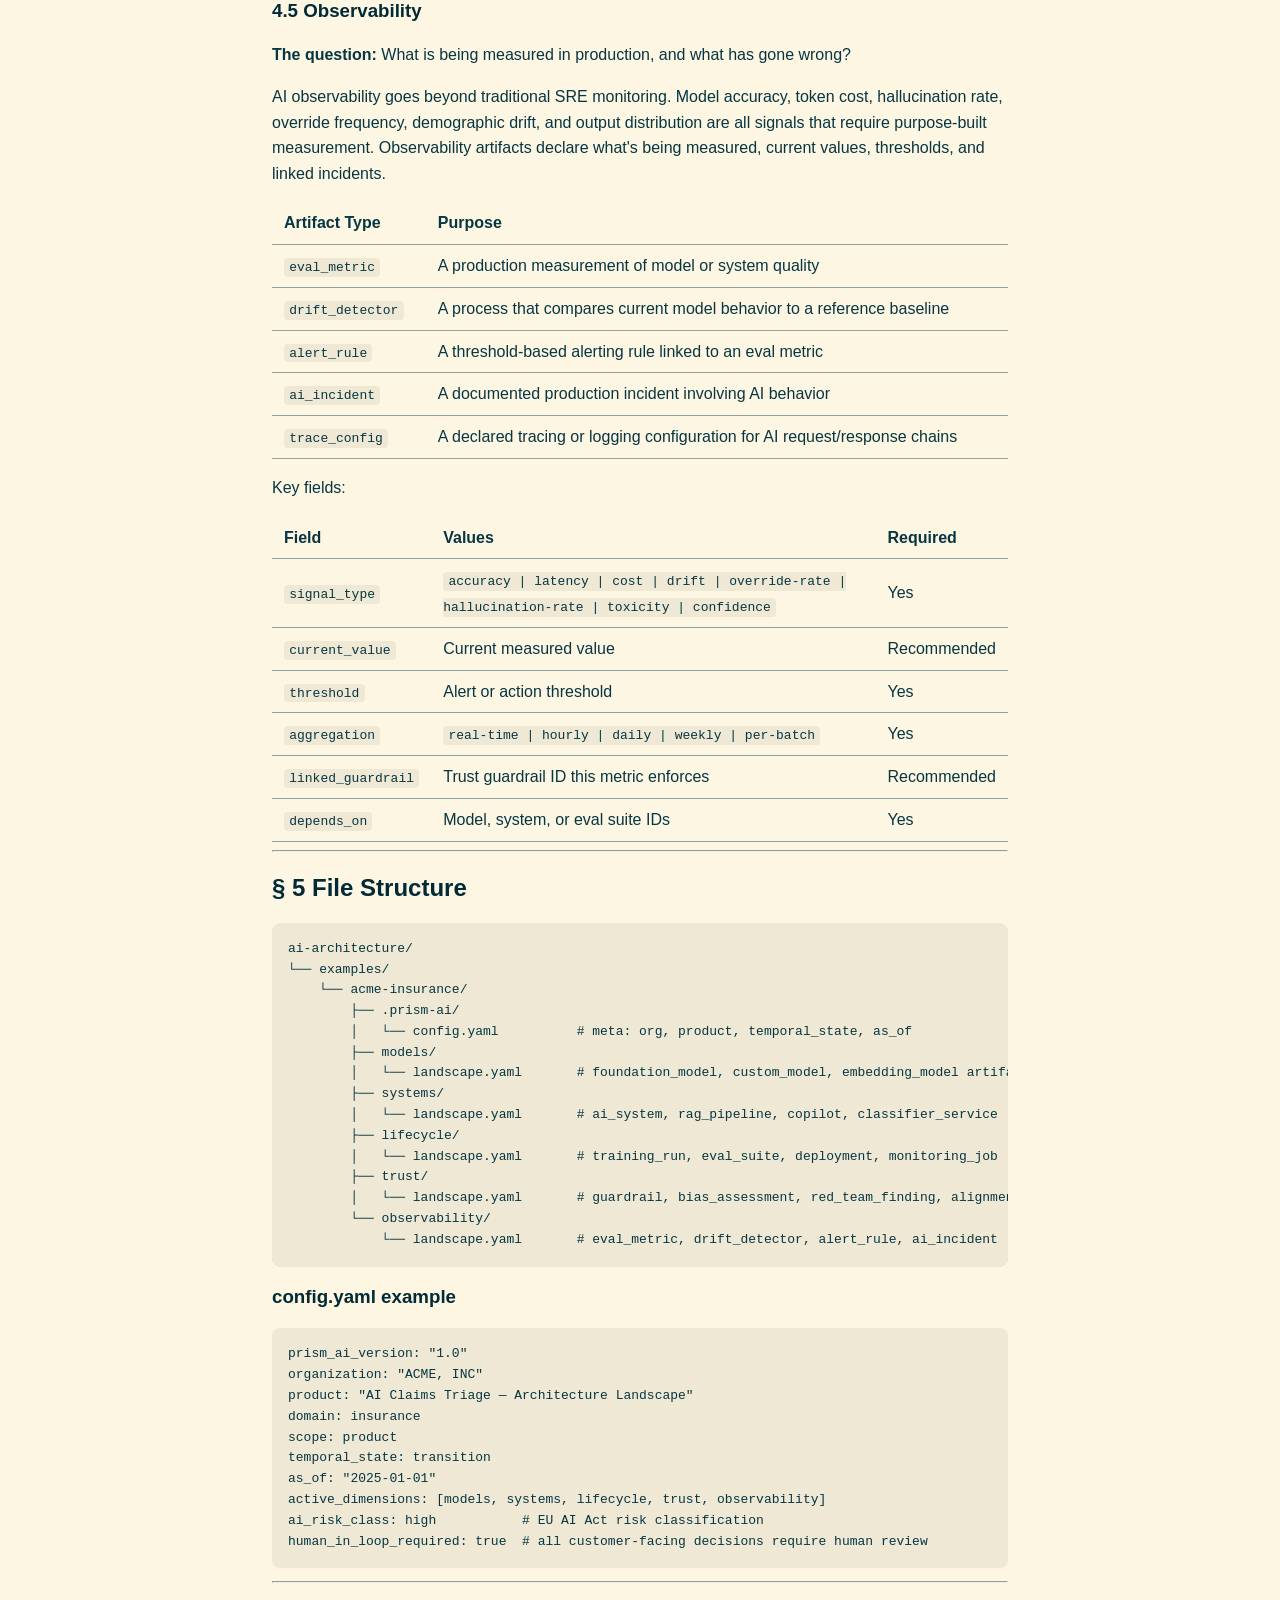
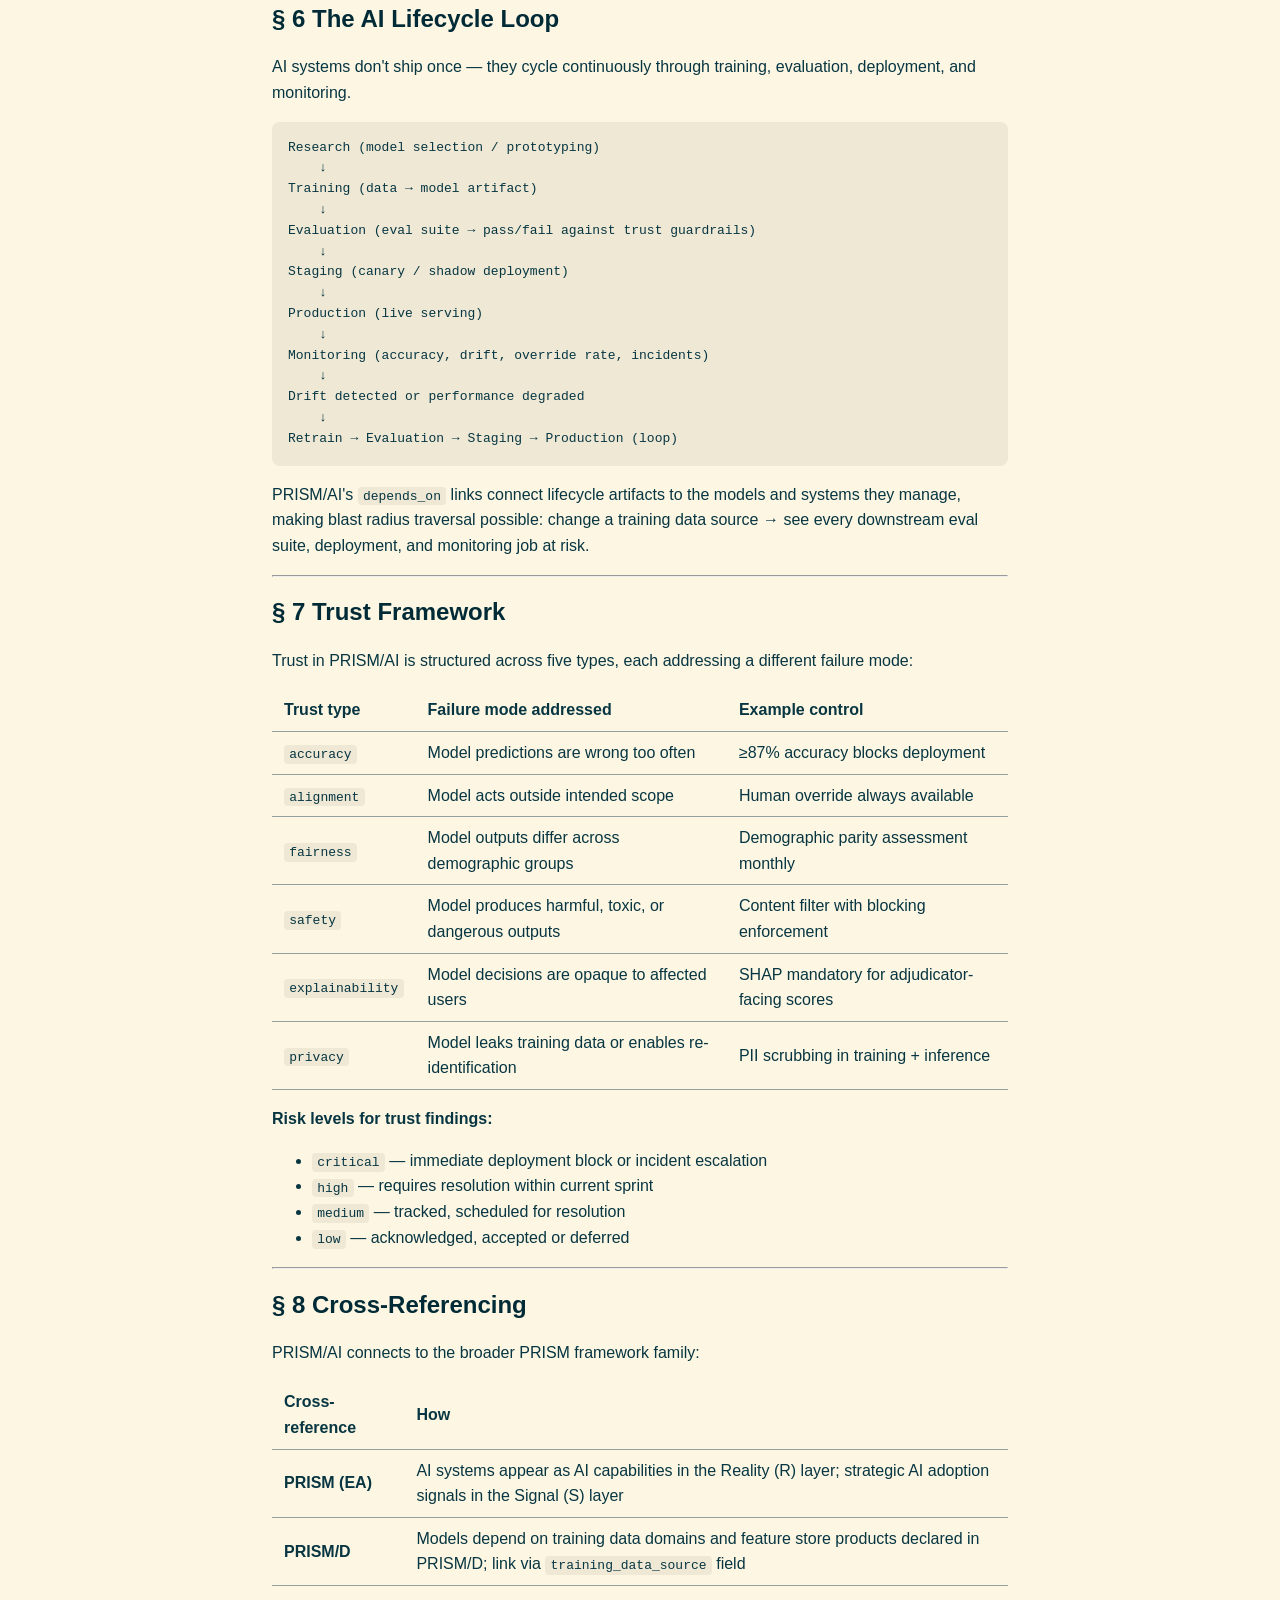
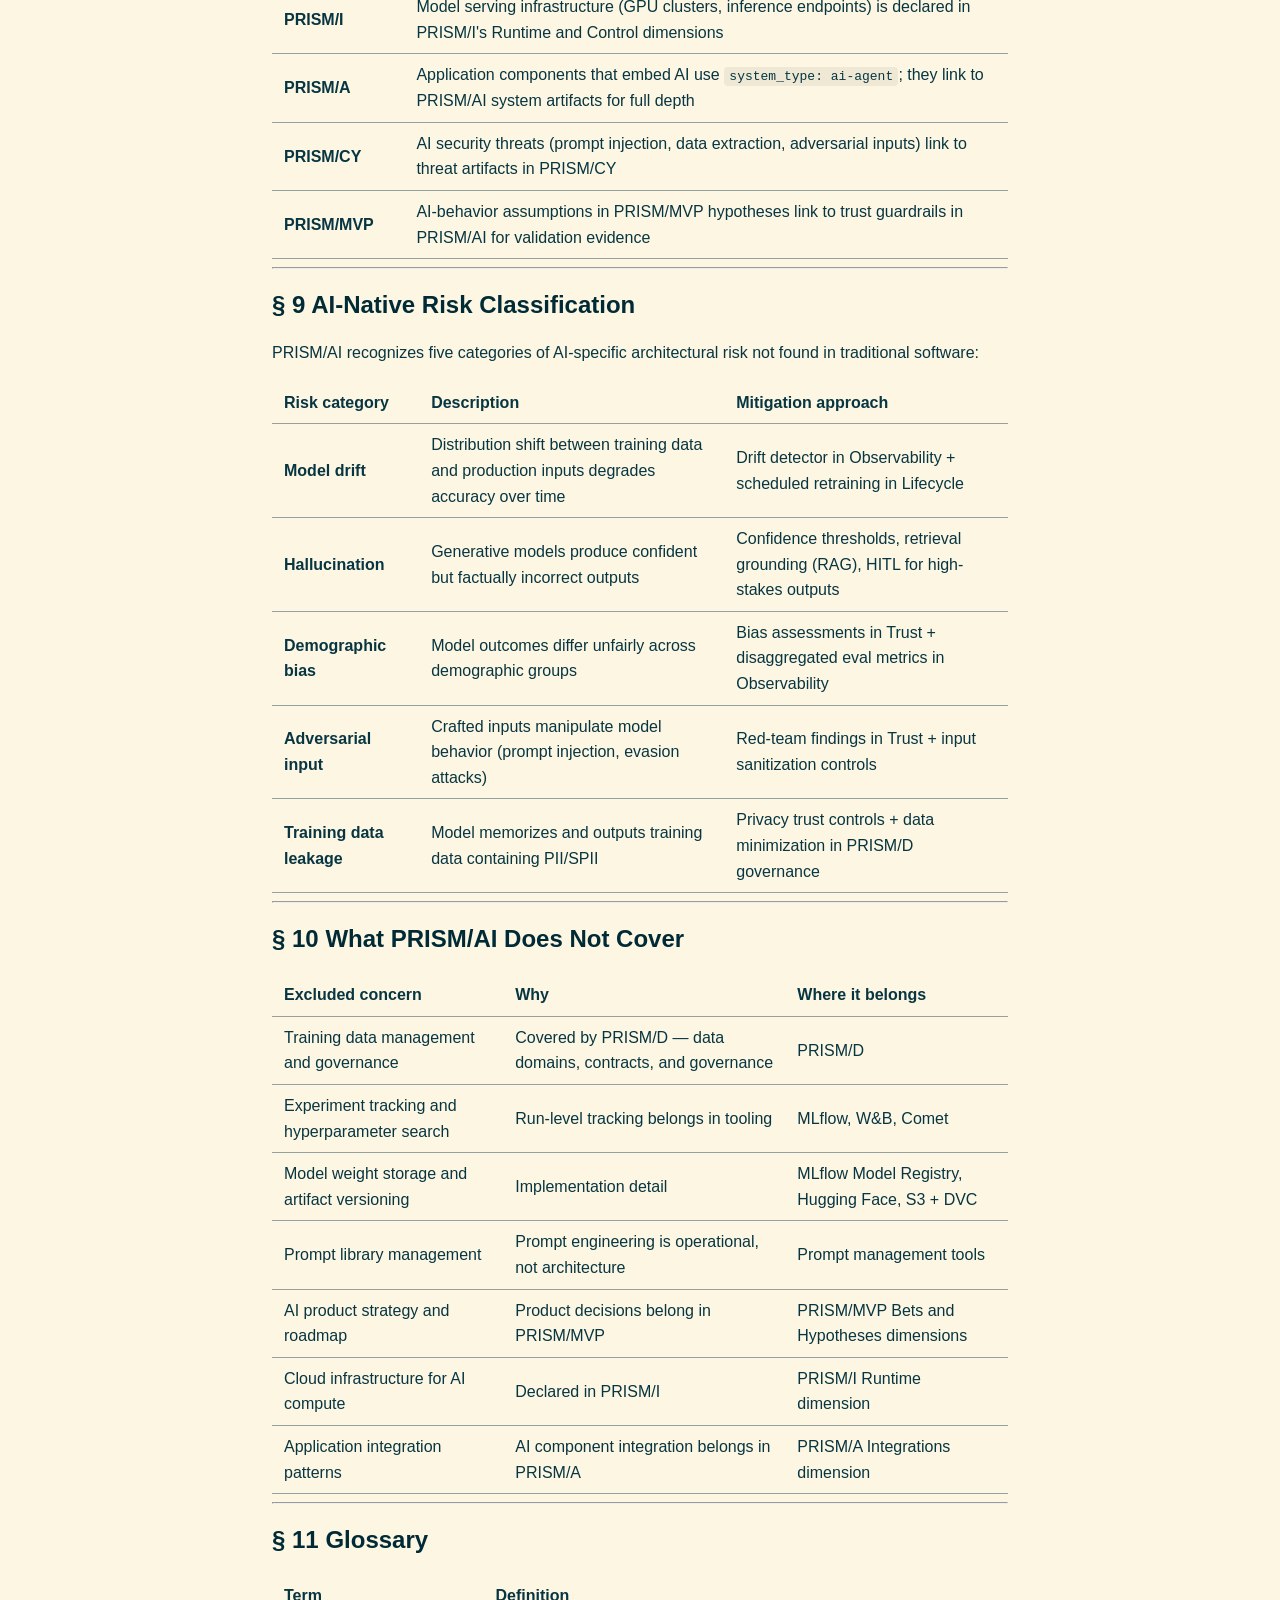
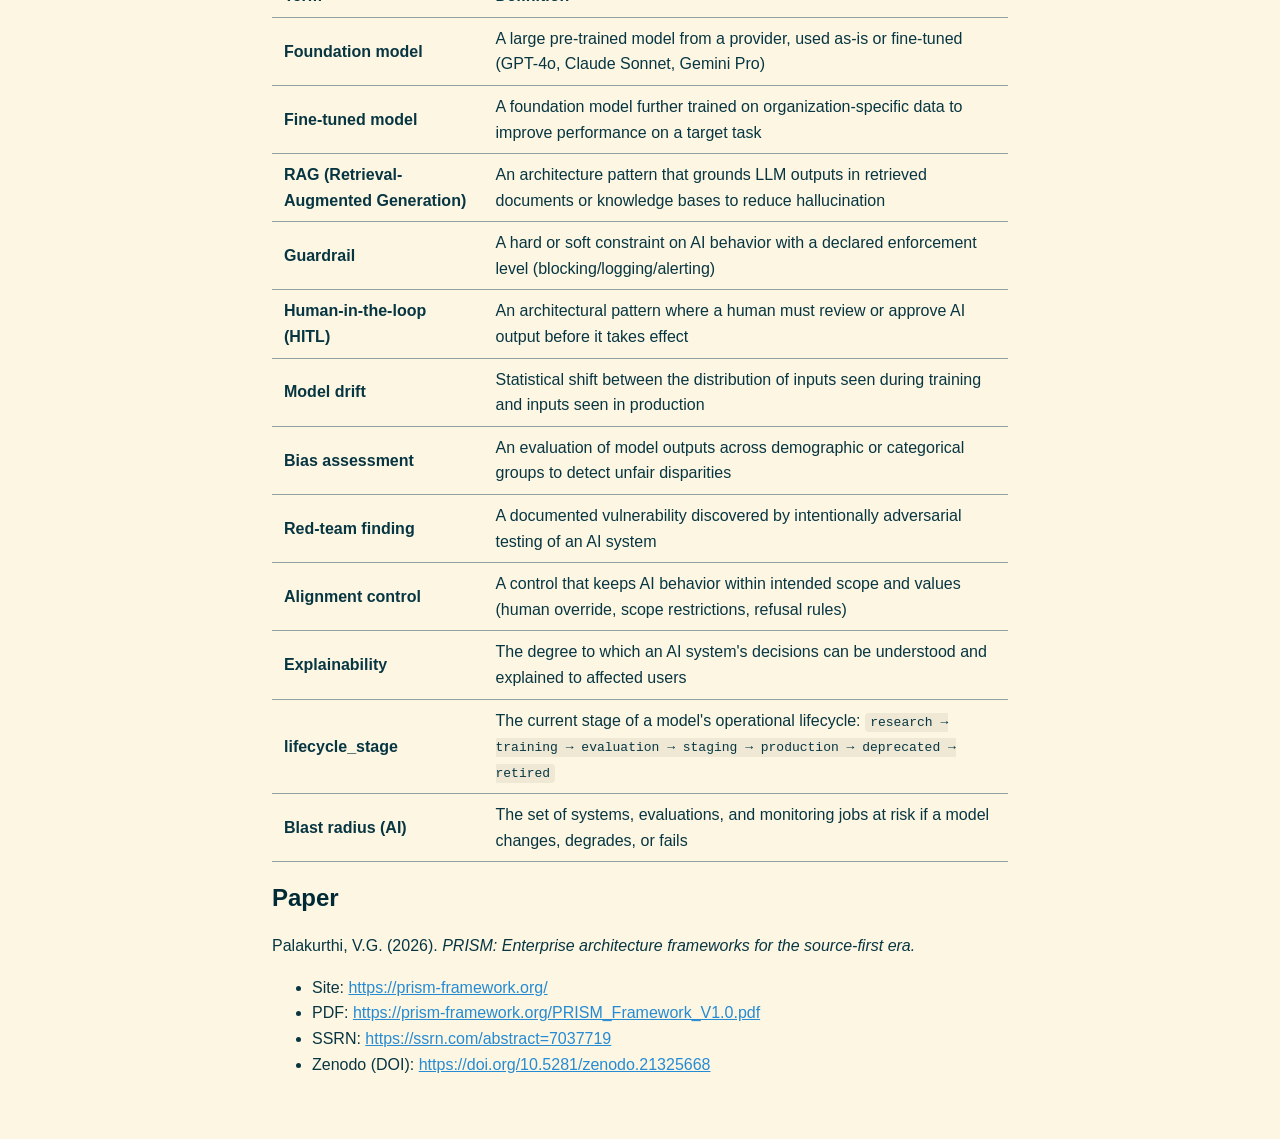
==== commit bedb1221: "Minor spec update" ====
--- a/specs/ai-architecture/index.html
+++ b/specs/ai-architecture/index.html
@@ -98,8 +98,8 @@
 <p>These five concerns become five dimensions.</p>
 <hr>
 <h2>§ 2 Foundational Principles</h2>
-<h3>Git-native</h3>
-<p>Every PRISM/AI landscape lives in a directory committed to source control. A new model version, a guardrail update, a red-team finding — all committed, all traceable. AI architecture decisions are first-class code.</p>
+<h3>Git-native (Architecture as Code)</h3>
+<p>Every PRISM/AI landscape lives in a directory committed to source control. A new model version, a guardrail update, a red-team finding — all committed, all traceable. AI architecture decisions are first-class code — this is architecture as code applied to AI systems.</p>
 <h3>Models are architecture, not experiments</h3>
 <p>The ML community treats models as experiment outputs. PRISM/AI treats models as <strong>architectural assets</strong>: versioned, with declared dependencies, serving specific systems, governed by trust controls, and observable in production. A model version is as significant an architectural decision as a database schema.</p>
 <h3>Trust is non-negotiable and explicit</h3>
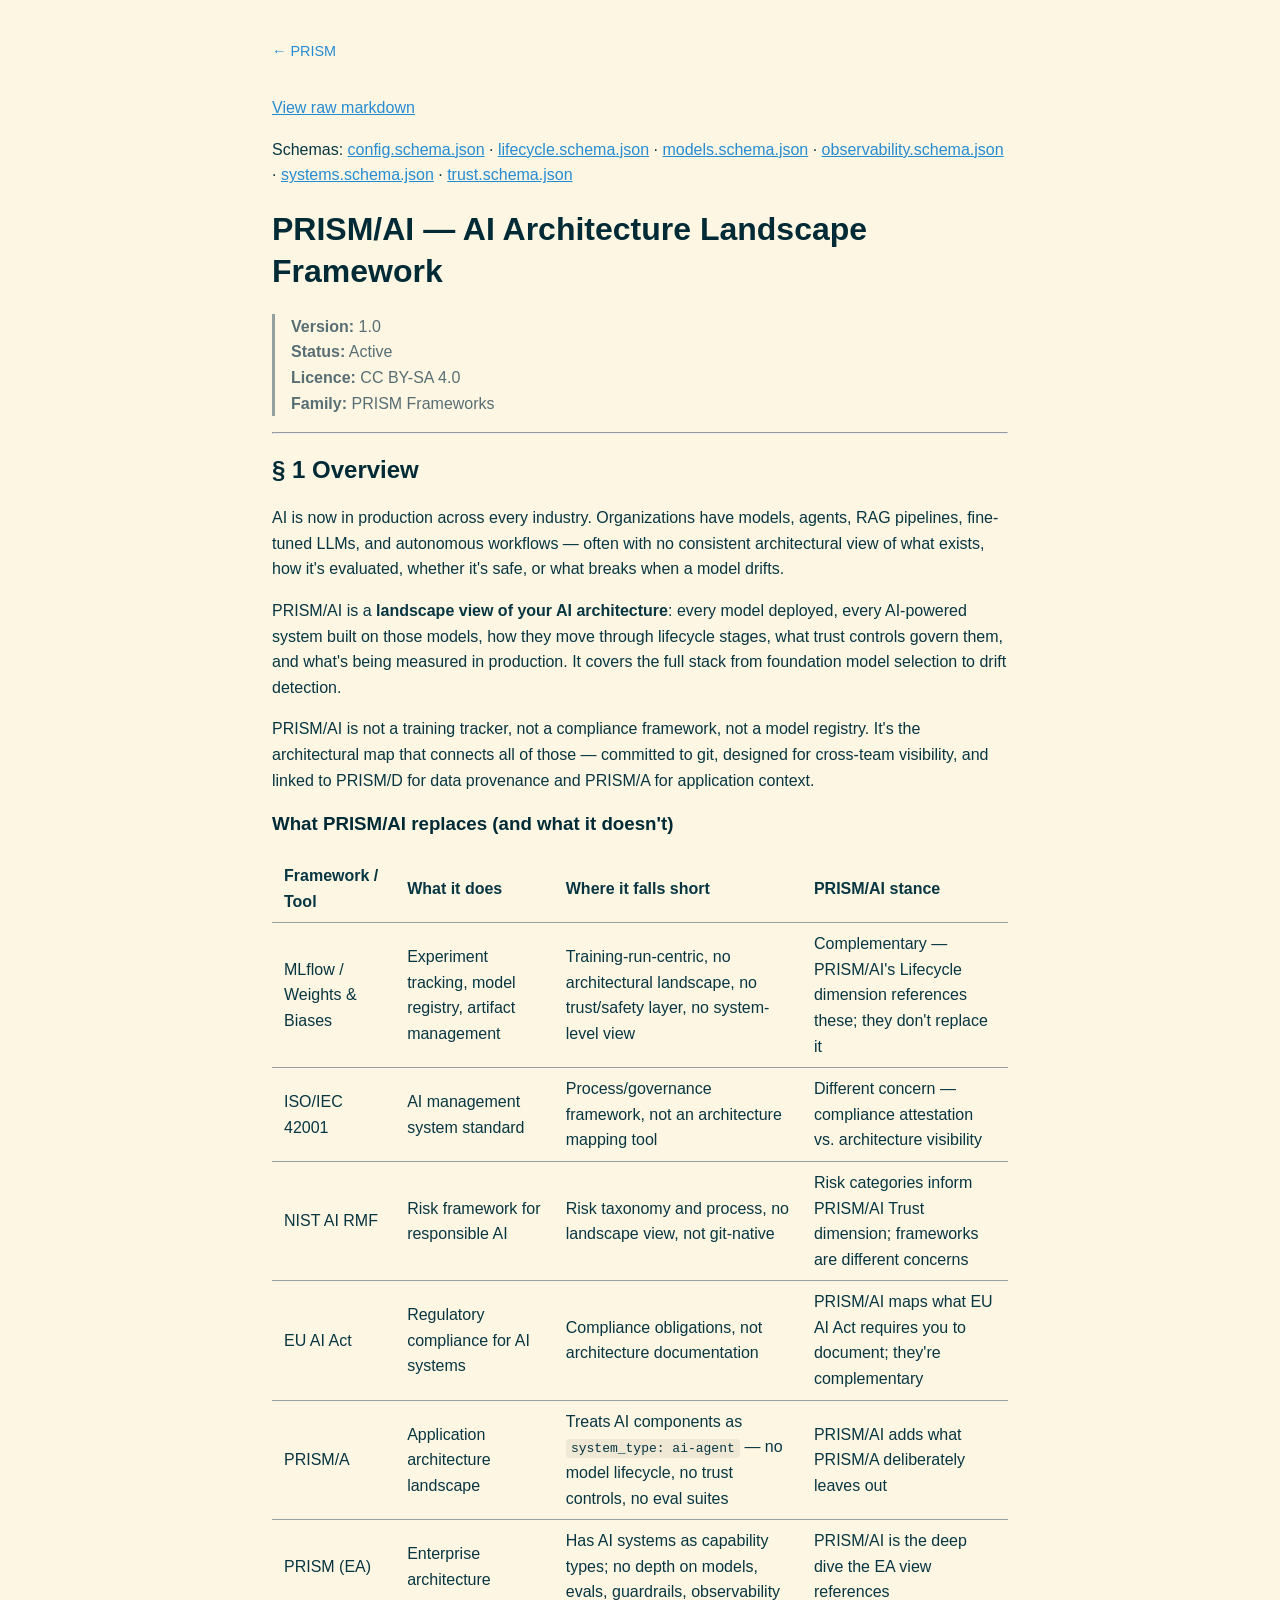
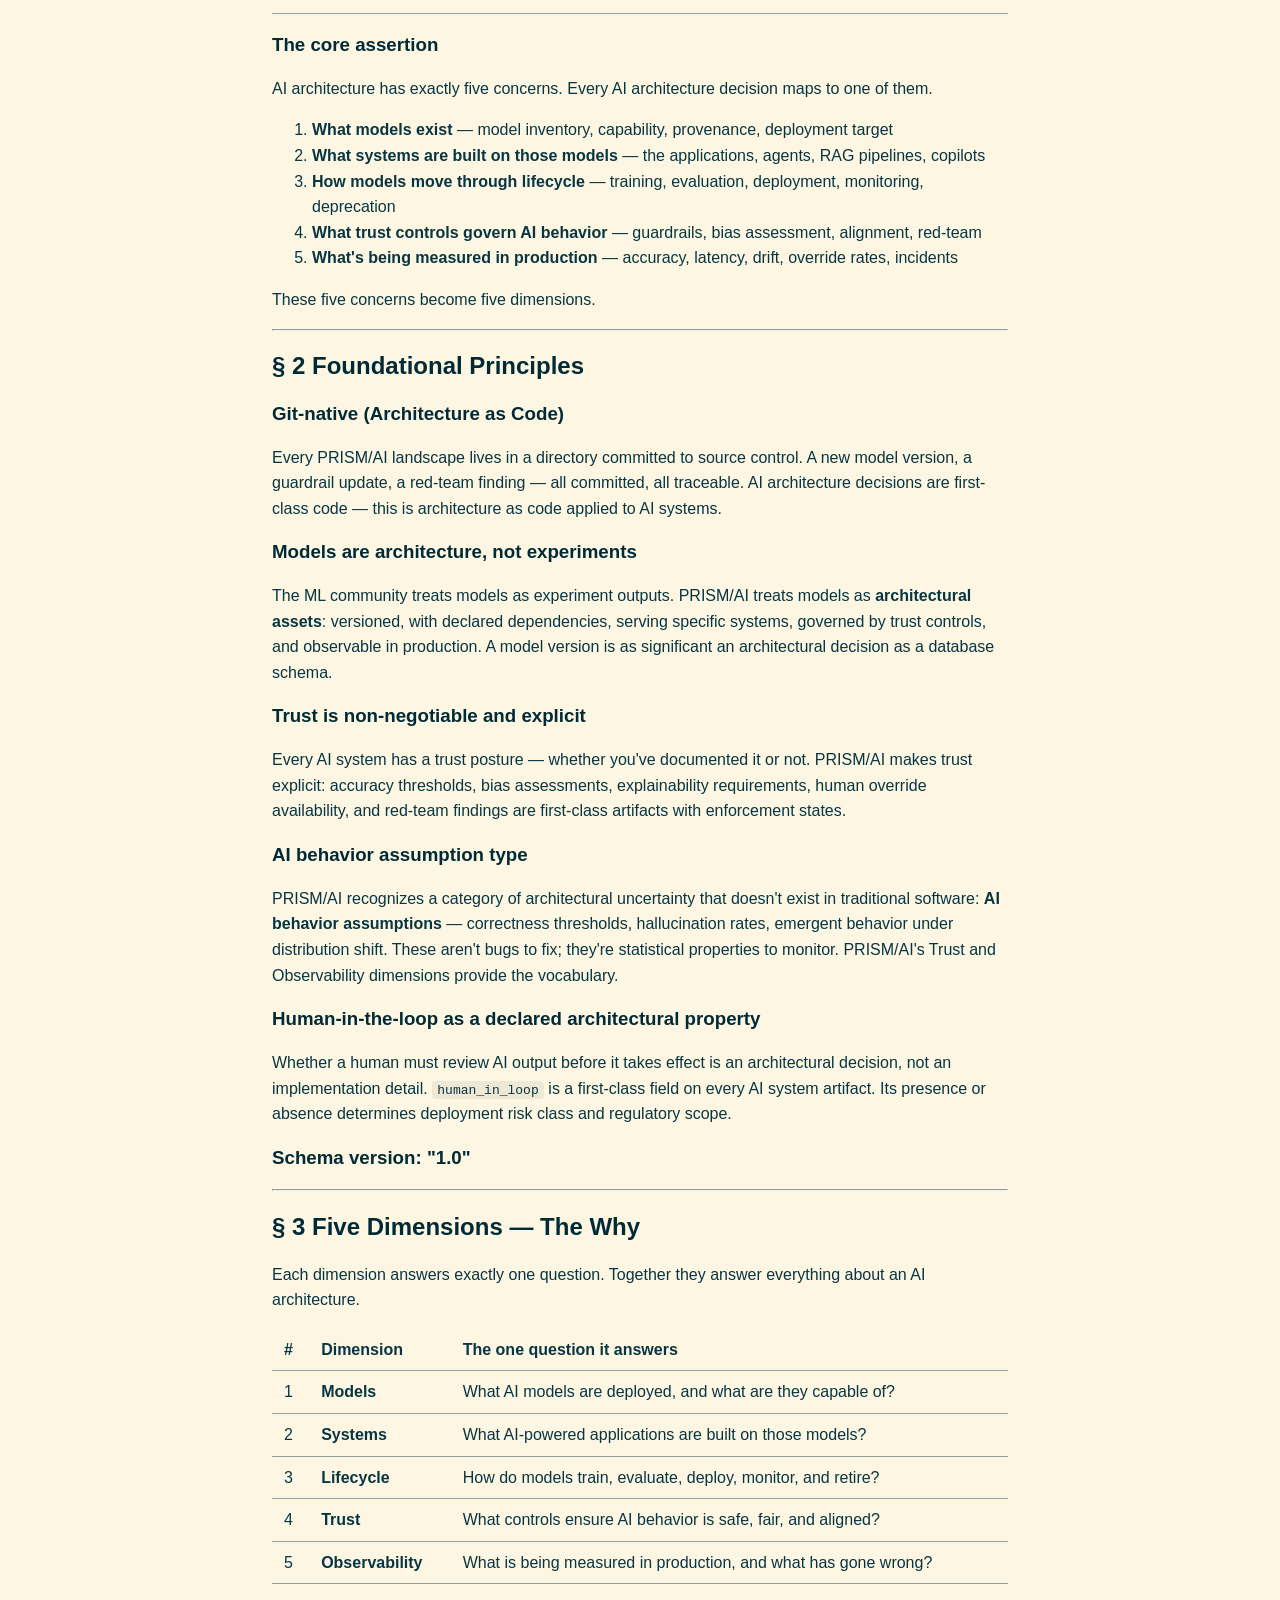
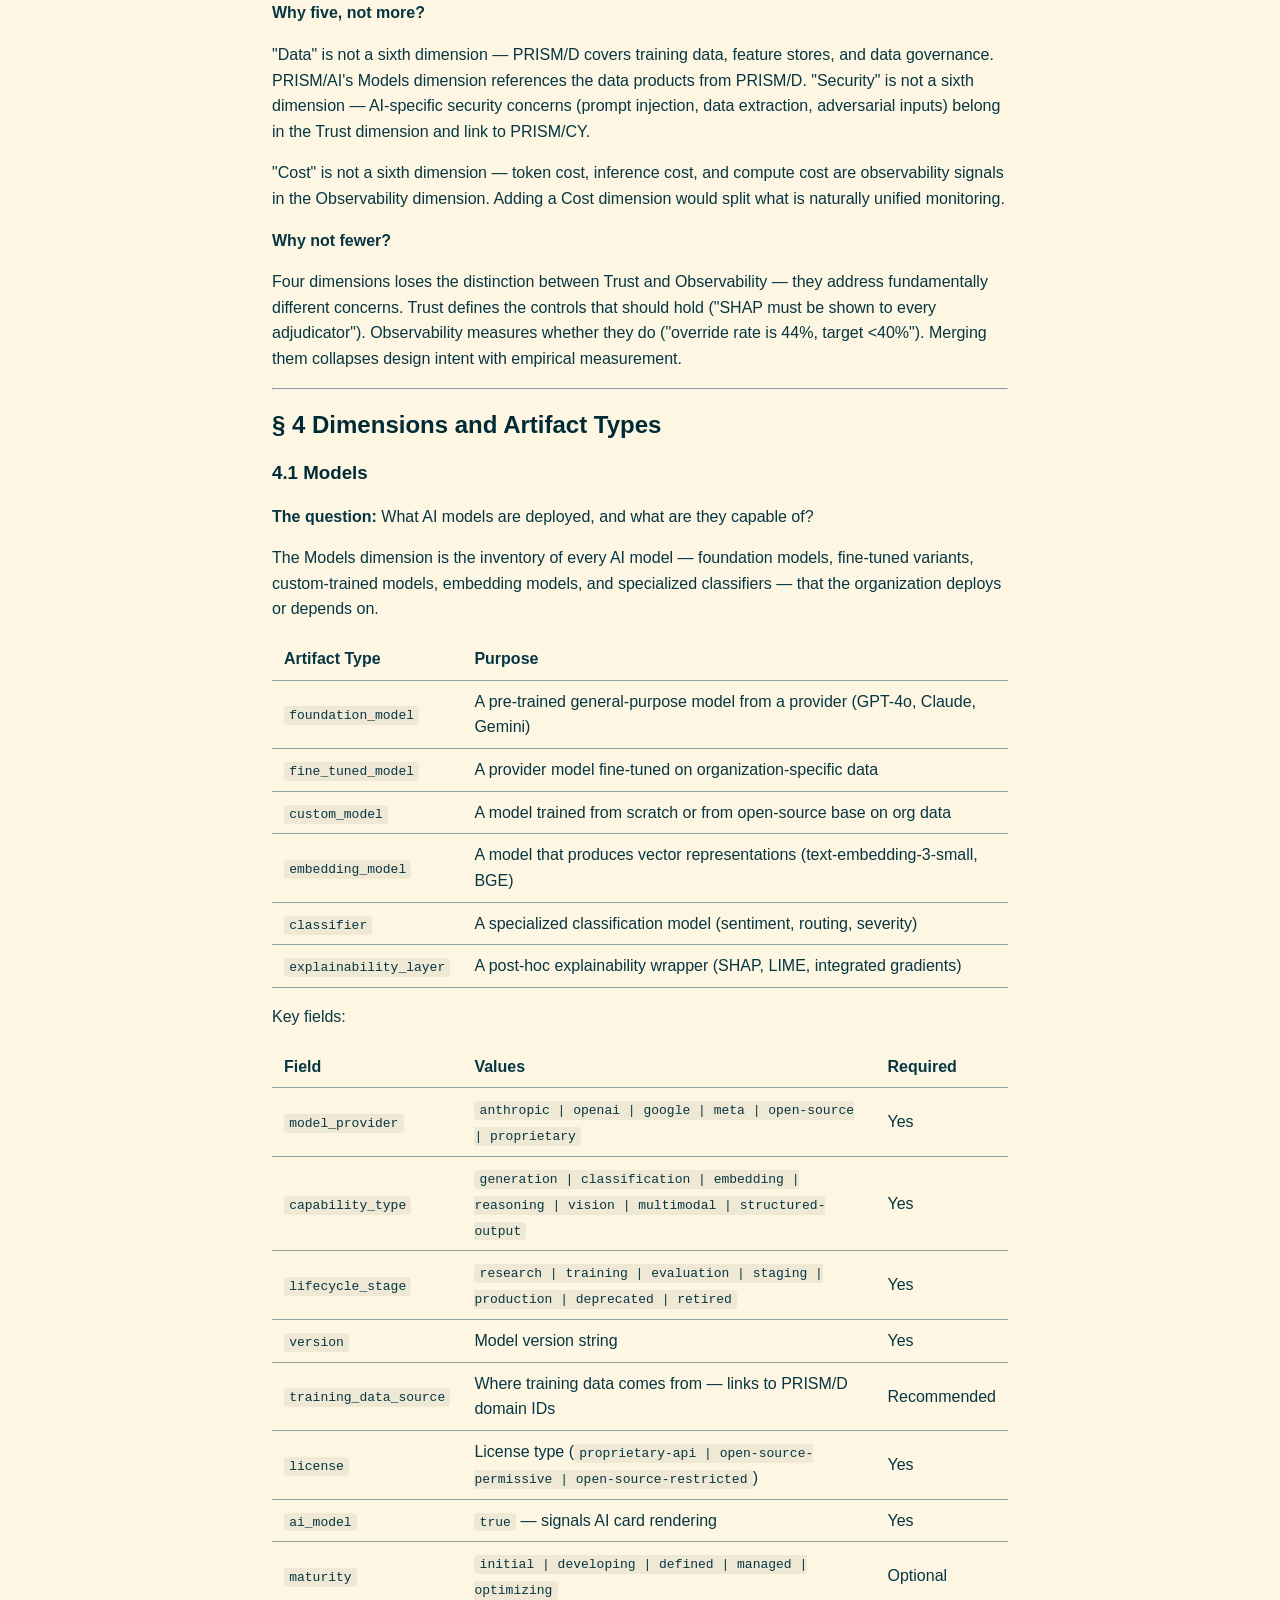
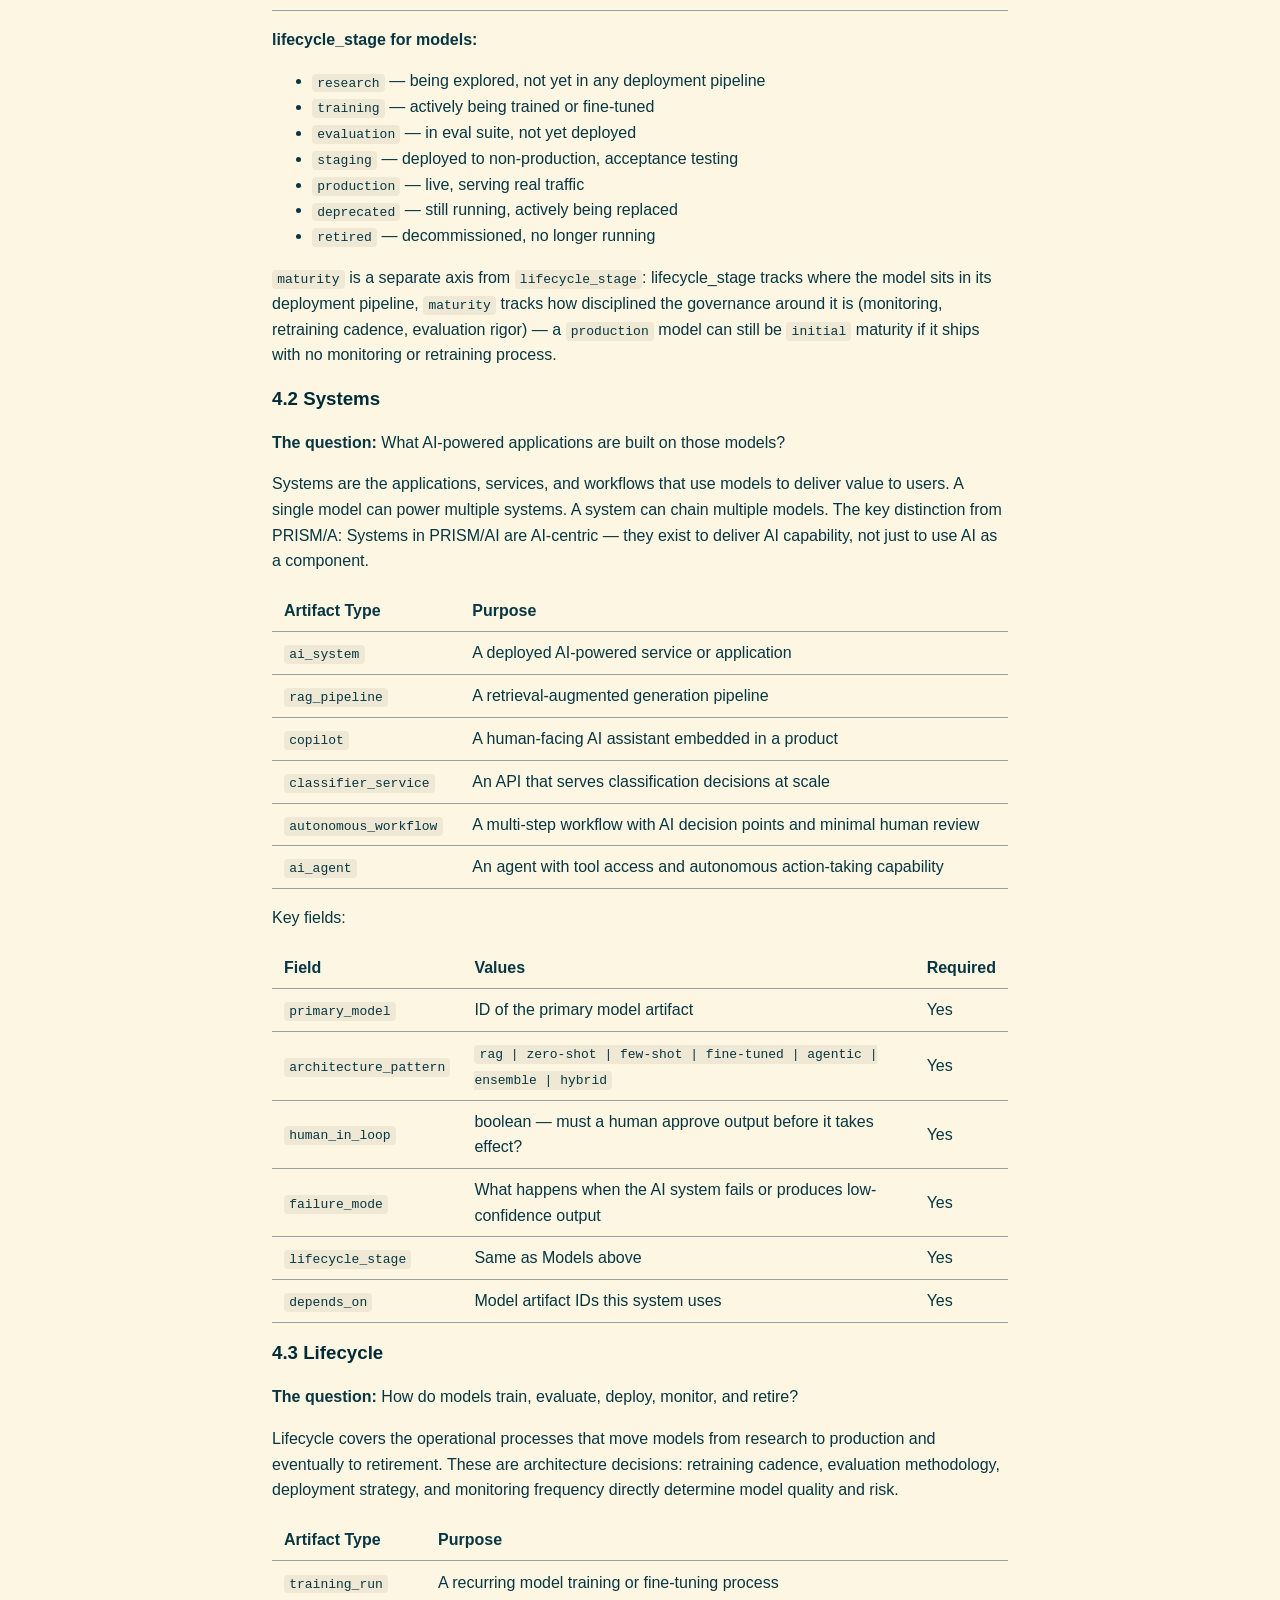
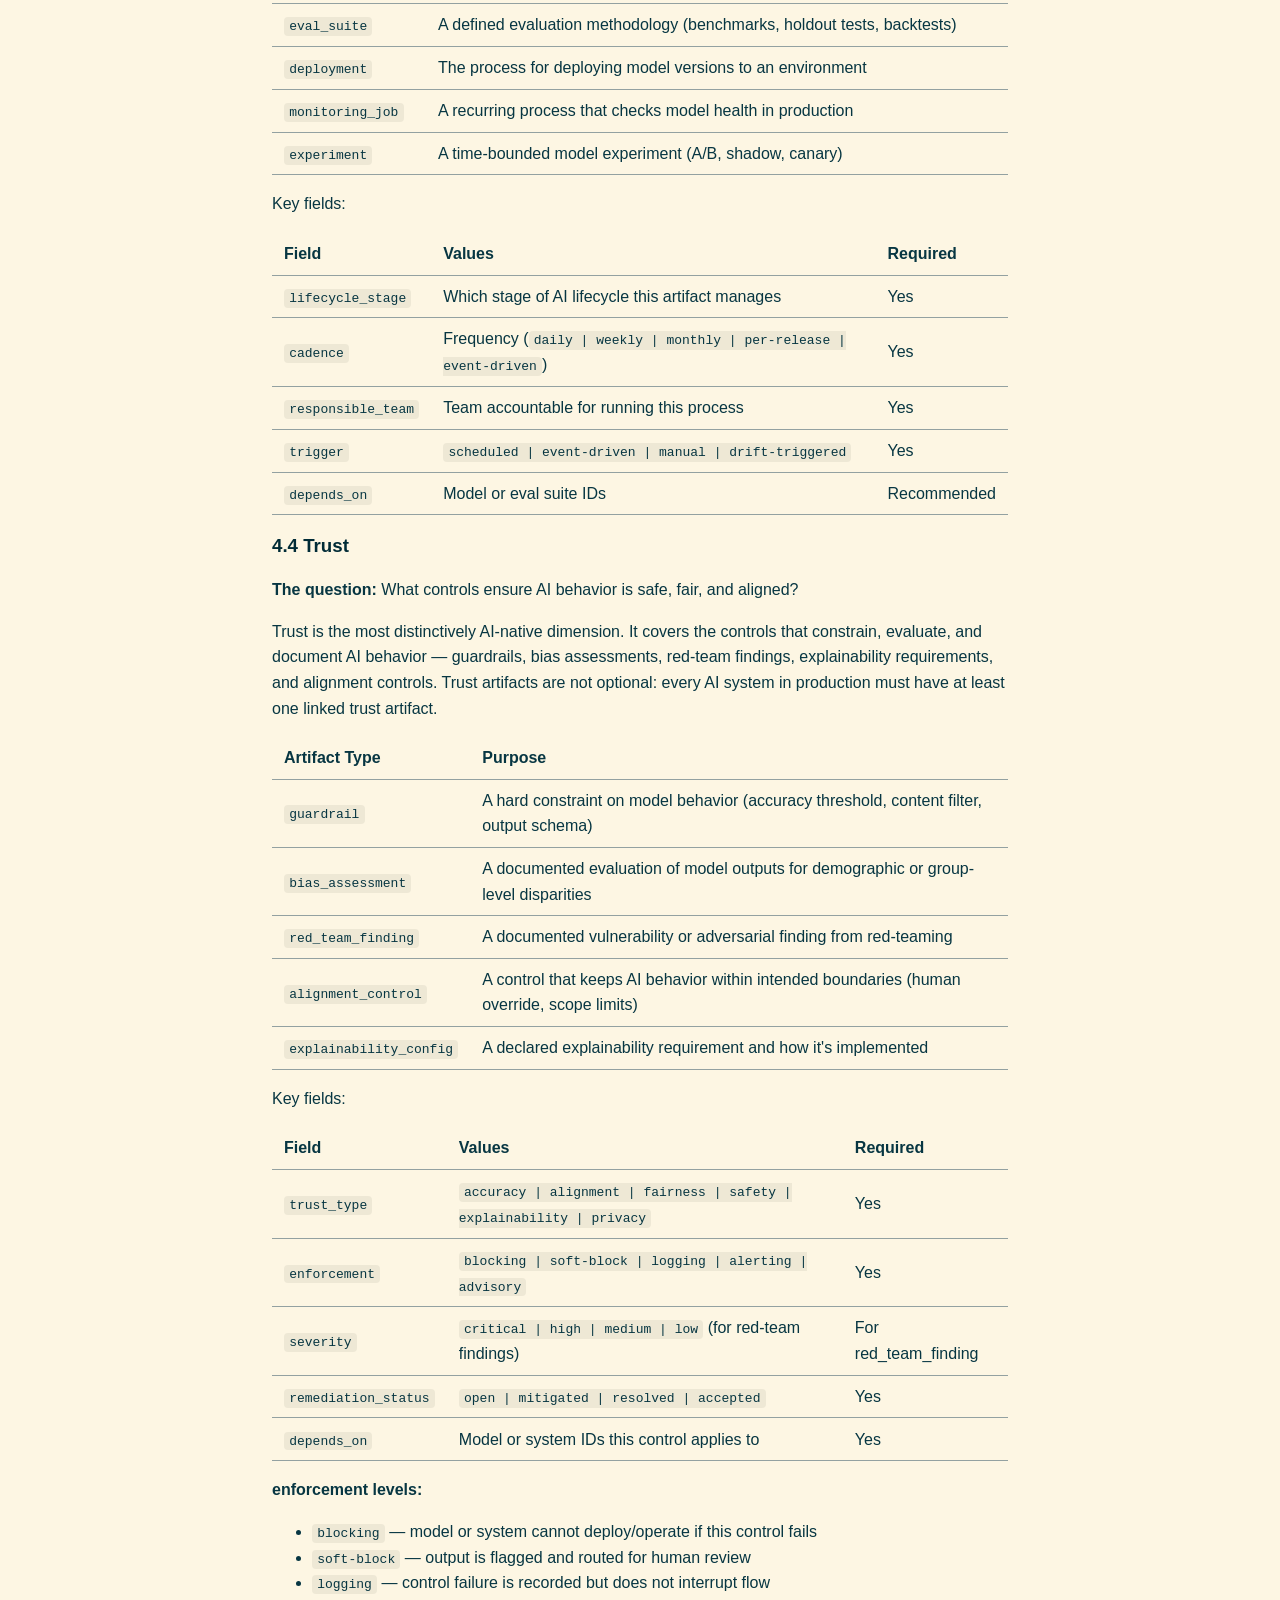
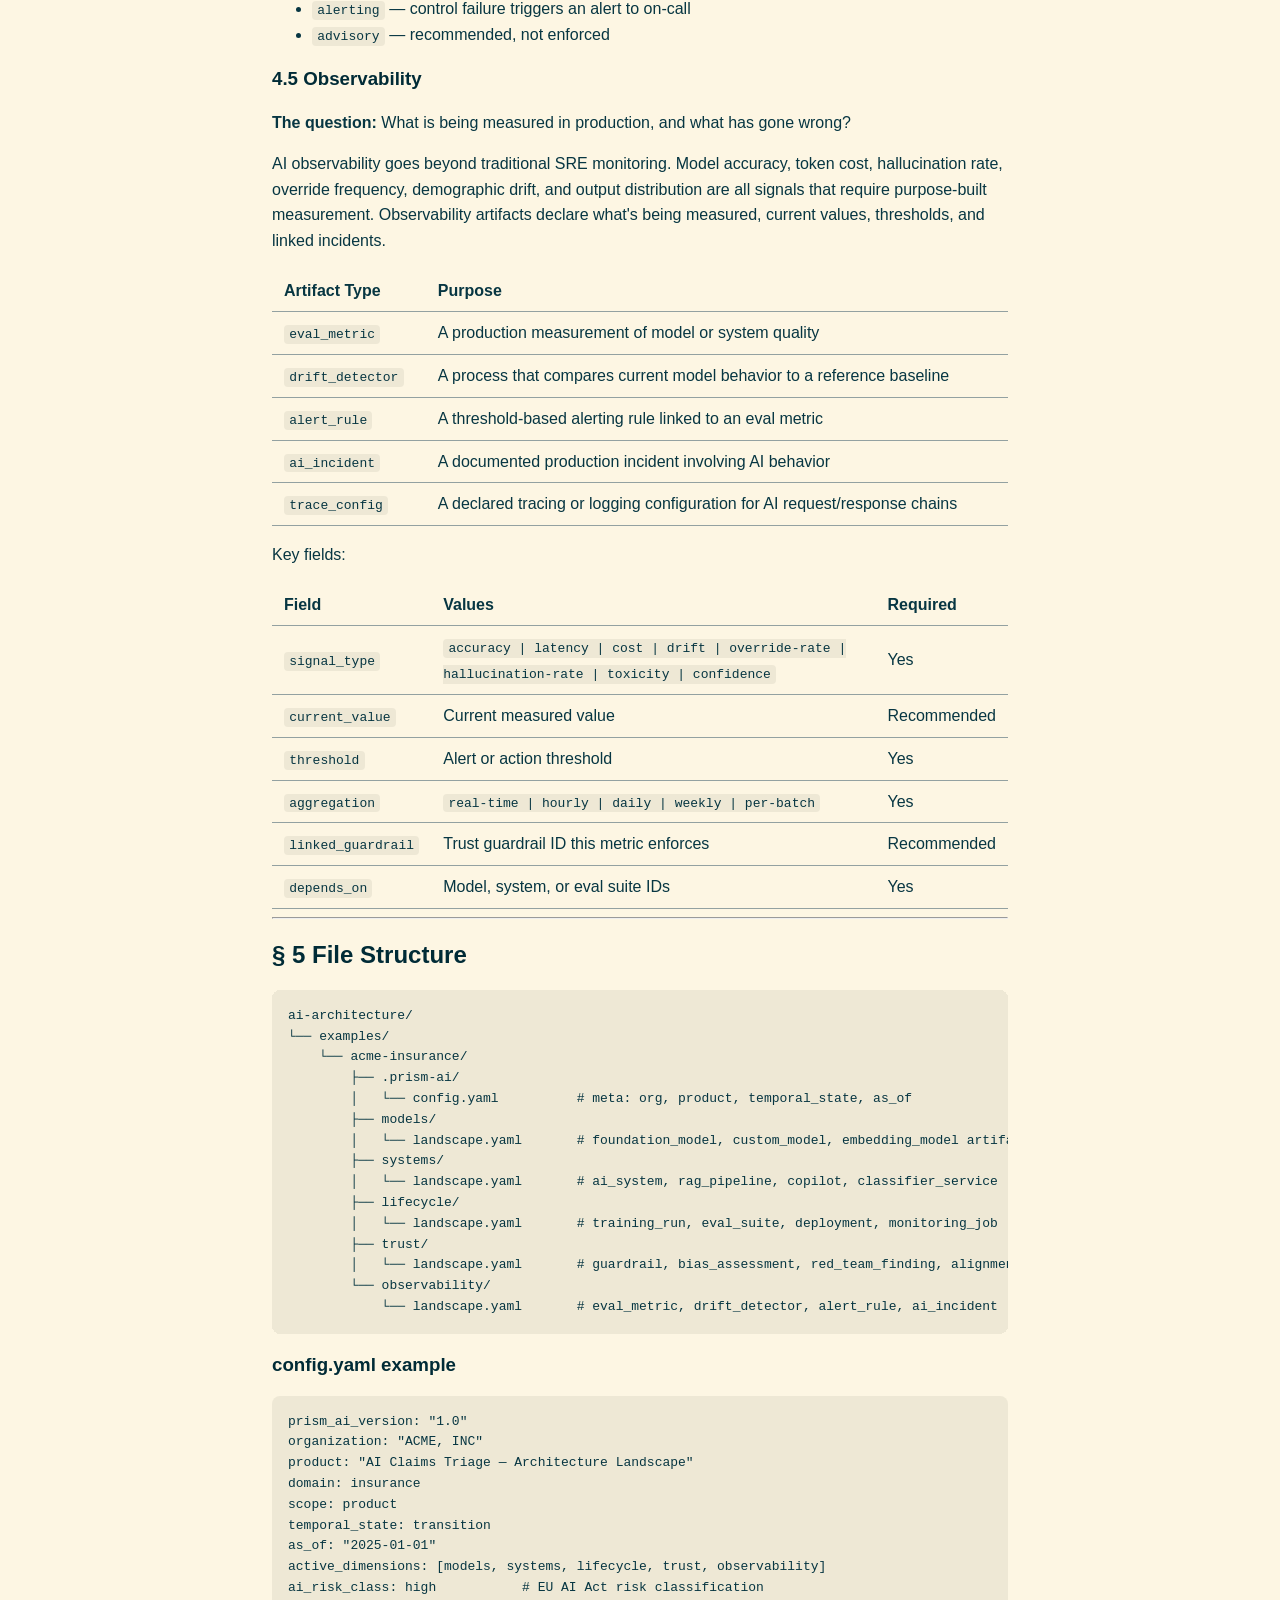
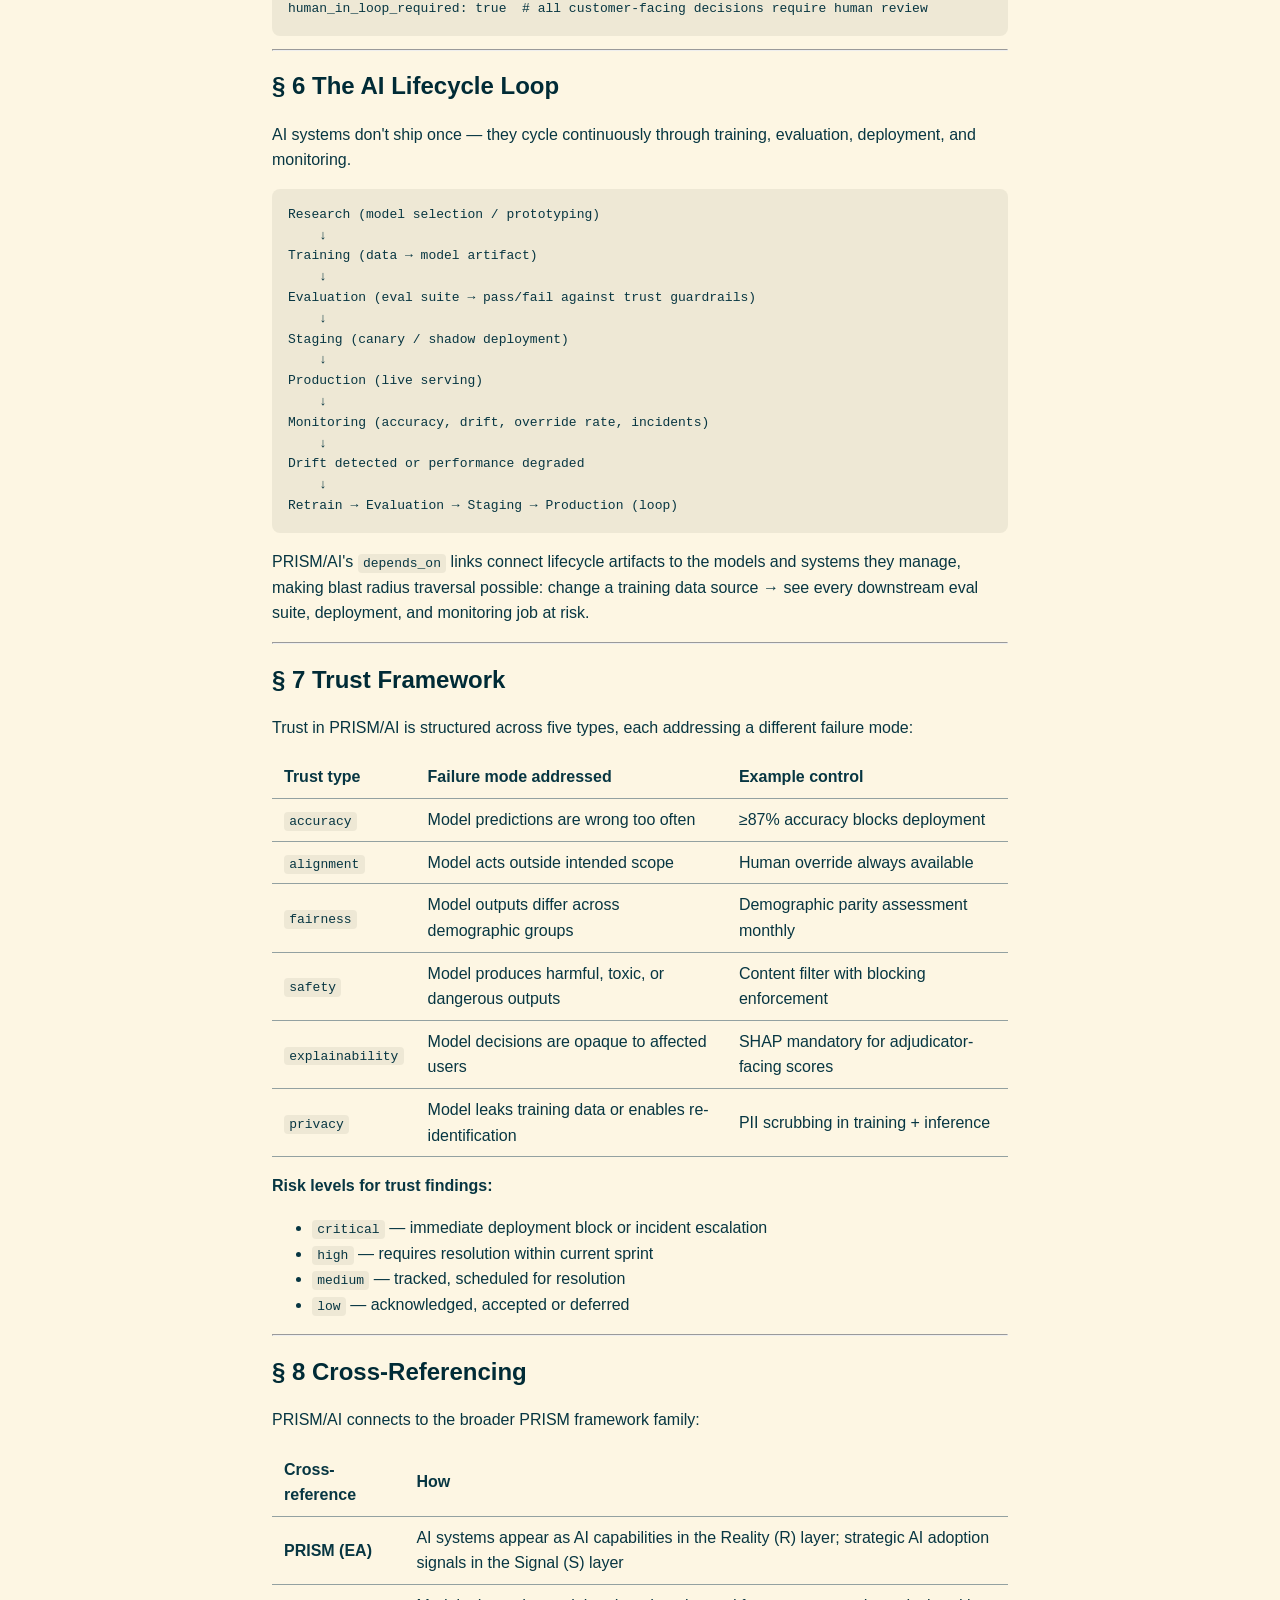
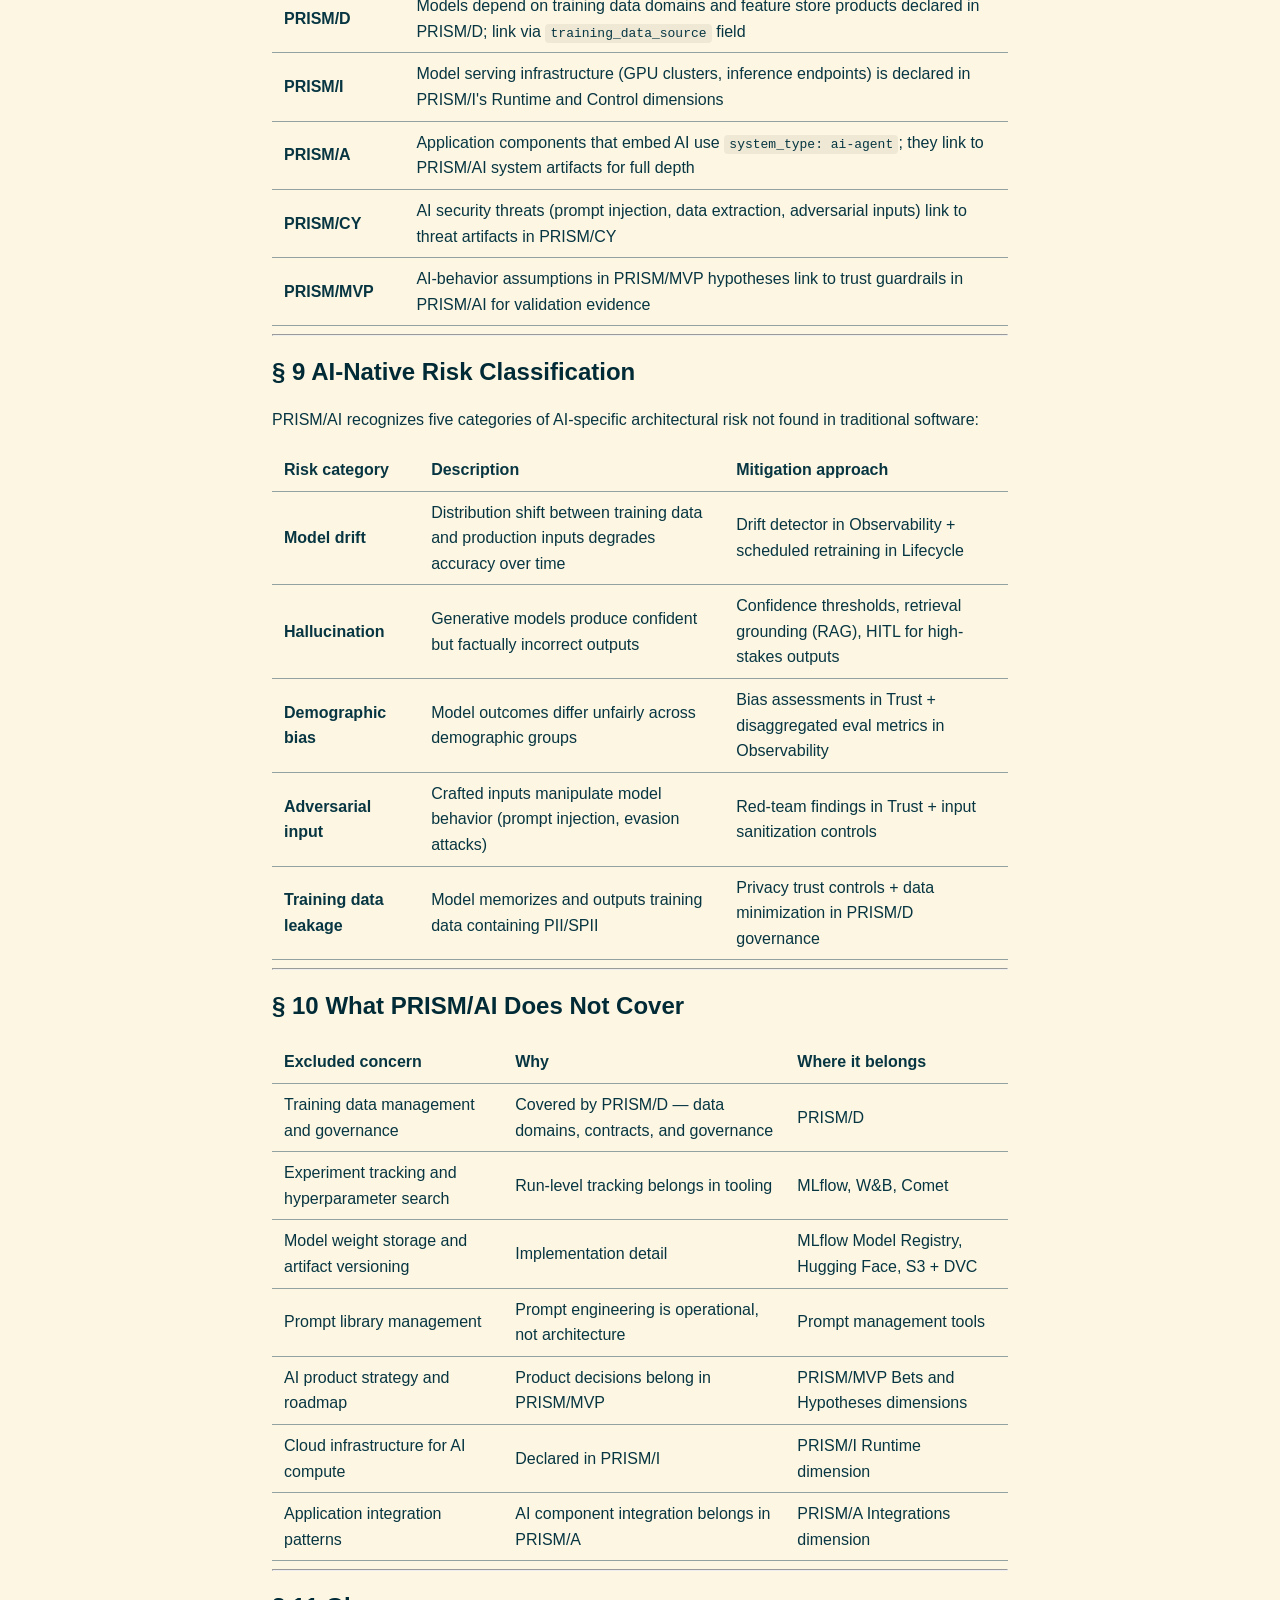
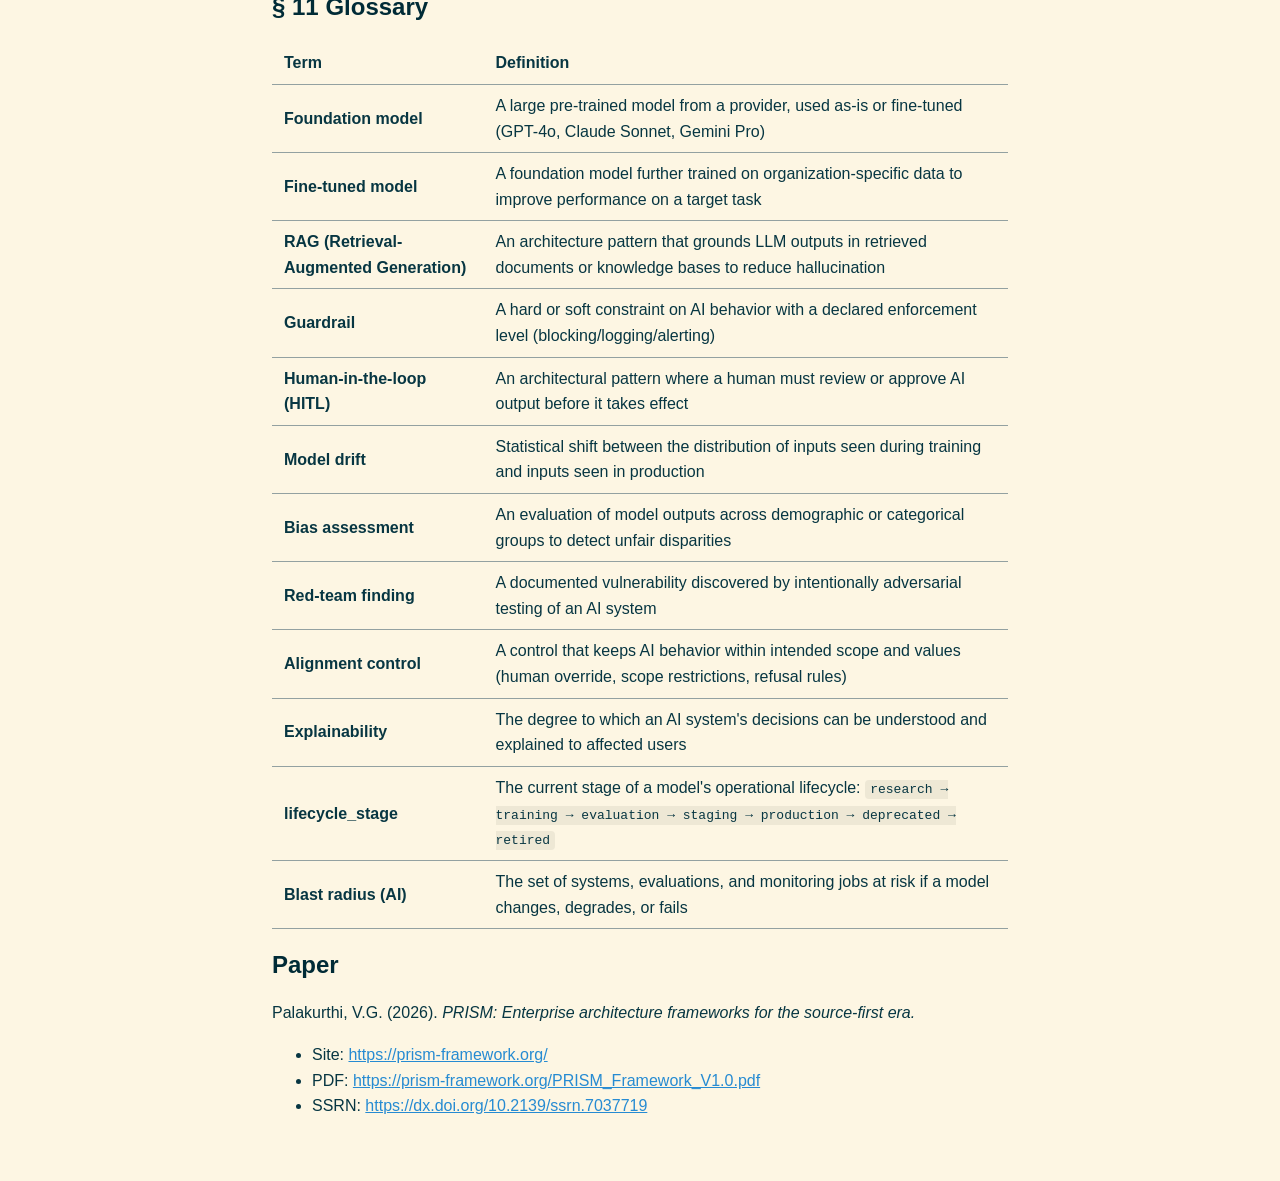
==== commit d0c428fe: "Minor changes and modification and schemas publish Adds end-to-end JSON Schema publishing for each f" ====
--- a/specs/ai-architecture/index.html
+++ b/specs/ai-architecture/index.html
@@ -30,6 +30,7 @@
 <body>
 <nav><a href="https://prism-framework.org/">&larr; PRISM</a></nav>
 <p><a href="https://prism-framework.org/specs/ai-architecture.md">View raw markdown</a></p>
+<p>Schemas: <a href="https://prism-framework.org/specs/ai-architecture/schemas/config.schema.json">config.schema.json</a> &middot; <a href="https://prism-framework.org/specs/ai-architecture/schemas/lifecycle.schema.json">lifecycle.schema.json</a> &middot; <a href="https://prism-framework.org/specs/ai-architecture/schemas/models.schema.json">models.schema.json</a> &middot; <a href="https://prism-framework.org/specs/ai-architecture/schemas/observability.schema.json">observability.schema.json</a> &middot; <a href="https://prism-framework.org/specs/ai-architecture/schemas/systems.schema.json">systems.schema.json</a> &middot; <a href="https://prism-framework.org/specs/ai-architecture/schemas/trust.schema.json">trust.schema.json</a></p>
 <h1>PRISM/AI — AI Architecture Landscape Framework</h1>
 <blockquote>
 <p><strong>Version:</strong> 1.0<br><strong>Status:</strong> Active<br><strong>Licence:</strong> CC BY-SA 4.0<br><strong>Family:</strong> PRISM Frameworks</p>
@@ -815,8 +816,7 @@
 <ul>
 <li>Site: <a href="https://prism-framework.org/">https://prism-framework.org/</a></li>
 <li>PDF: <a href="https://prism-framework.org/PRISM_Framework_V1.0.pdf">https://prism-framework.org/PRISM_Framework_V1.0.pdf</a></li>
-<li>SSRN: <a href="https://ssrn.com/abstract=7037719">https://ssrn.com/abstract=7037719</a></li>
-<li>Zenodo (DOI): <a href="https://doi.org/10.5281/zenodo.21325668">https://doi.org/10.5281/zenodo.21325668</a></li>
+<li>SSRN: <a href="https://dx.doi.org/10.2139/ssrn.7037719">https://dx.doi.org/10.2139/ssrn.7037719</a></li>
 </ul>
 
 </body>
